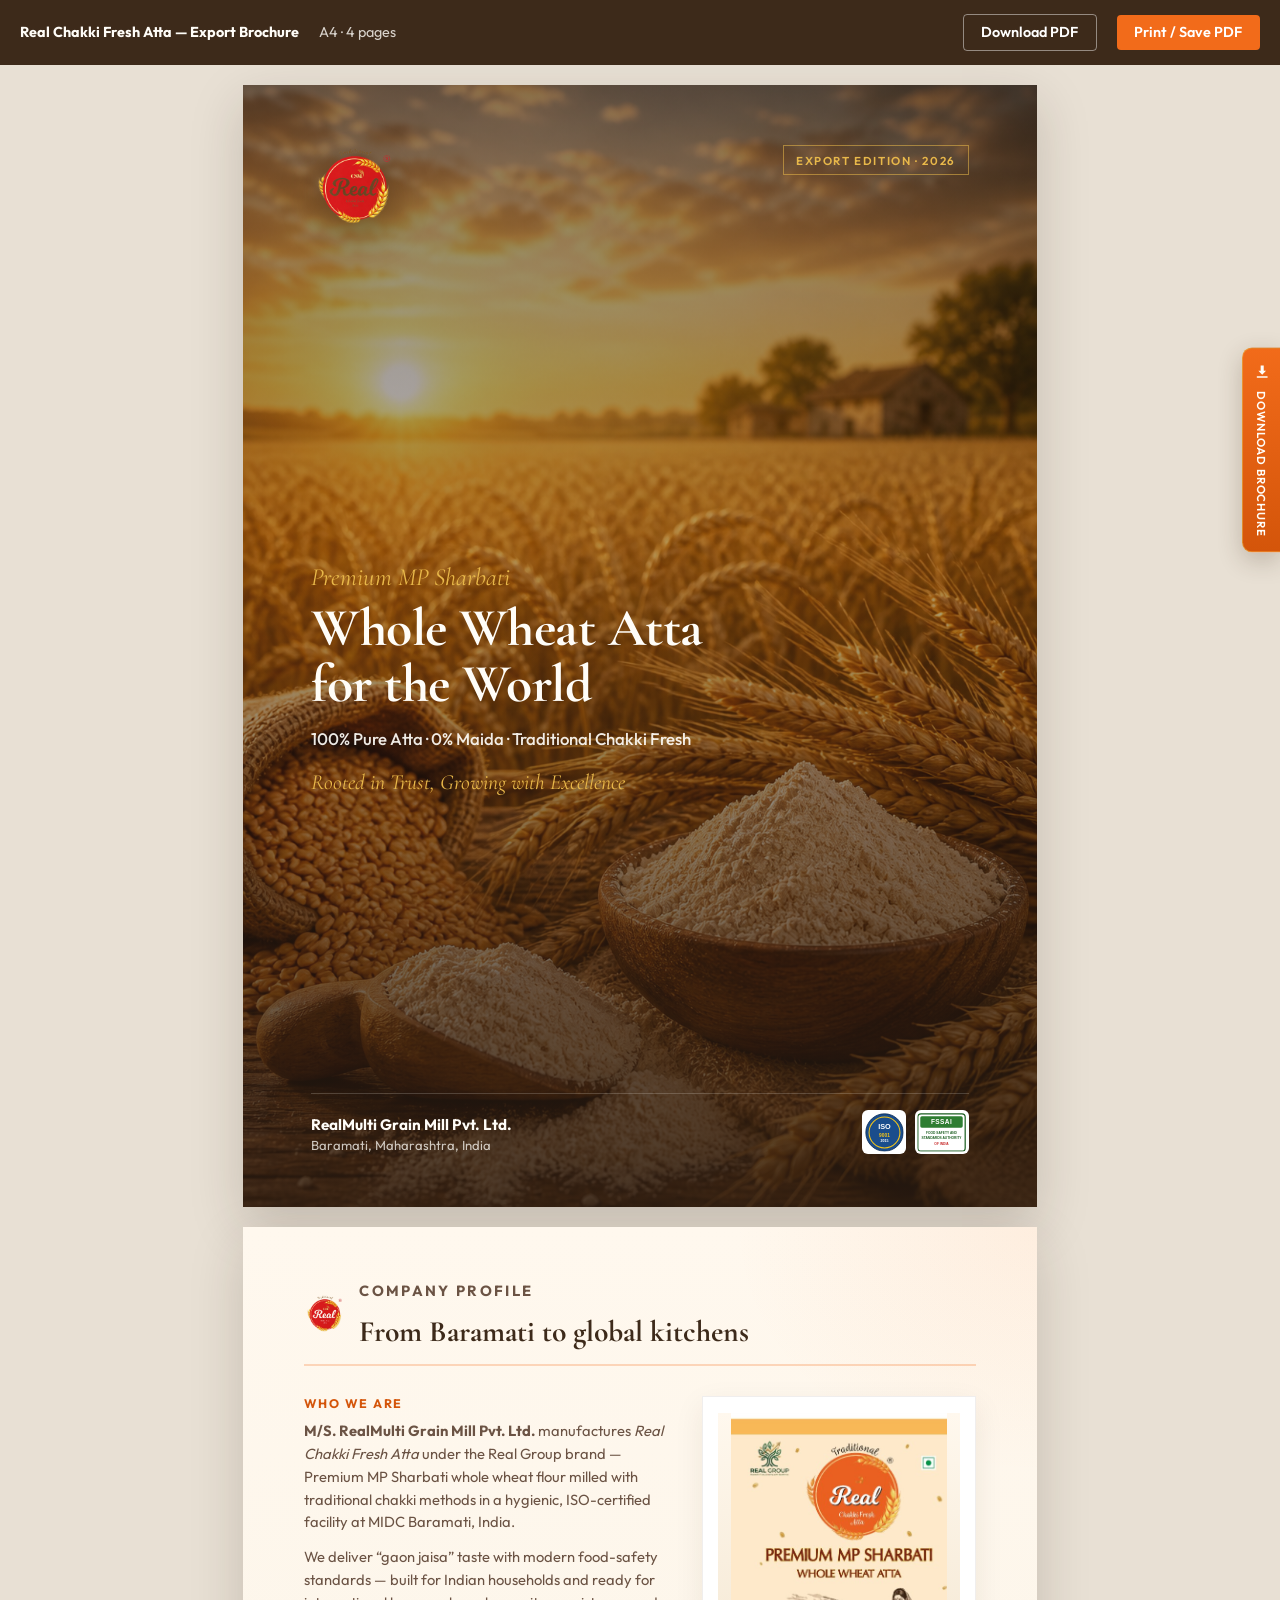
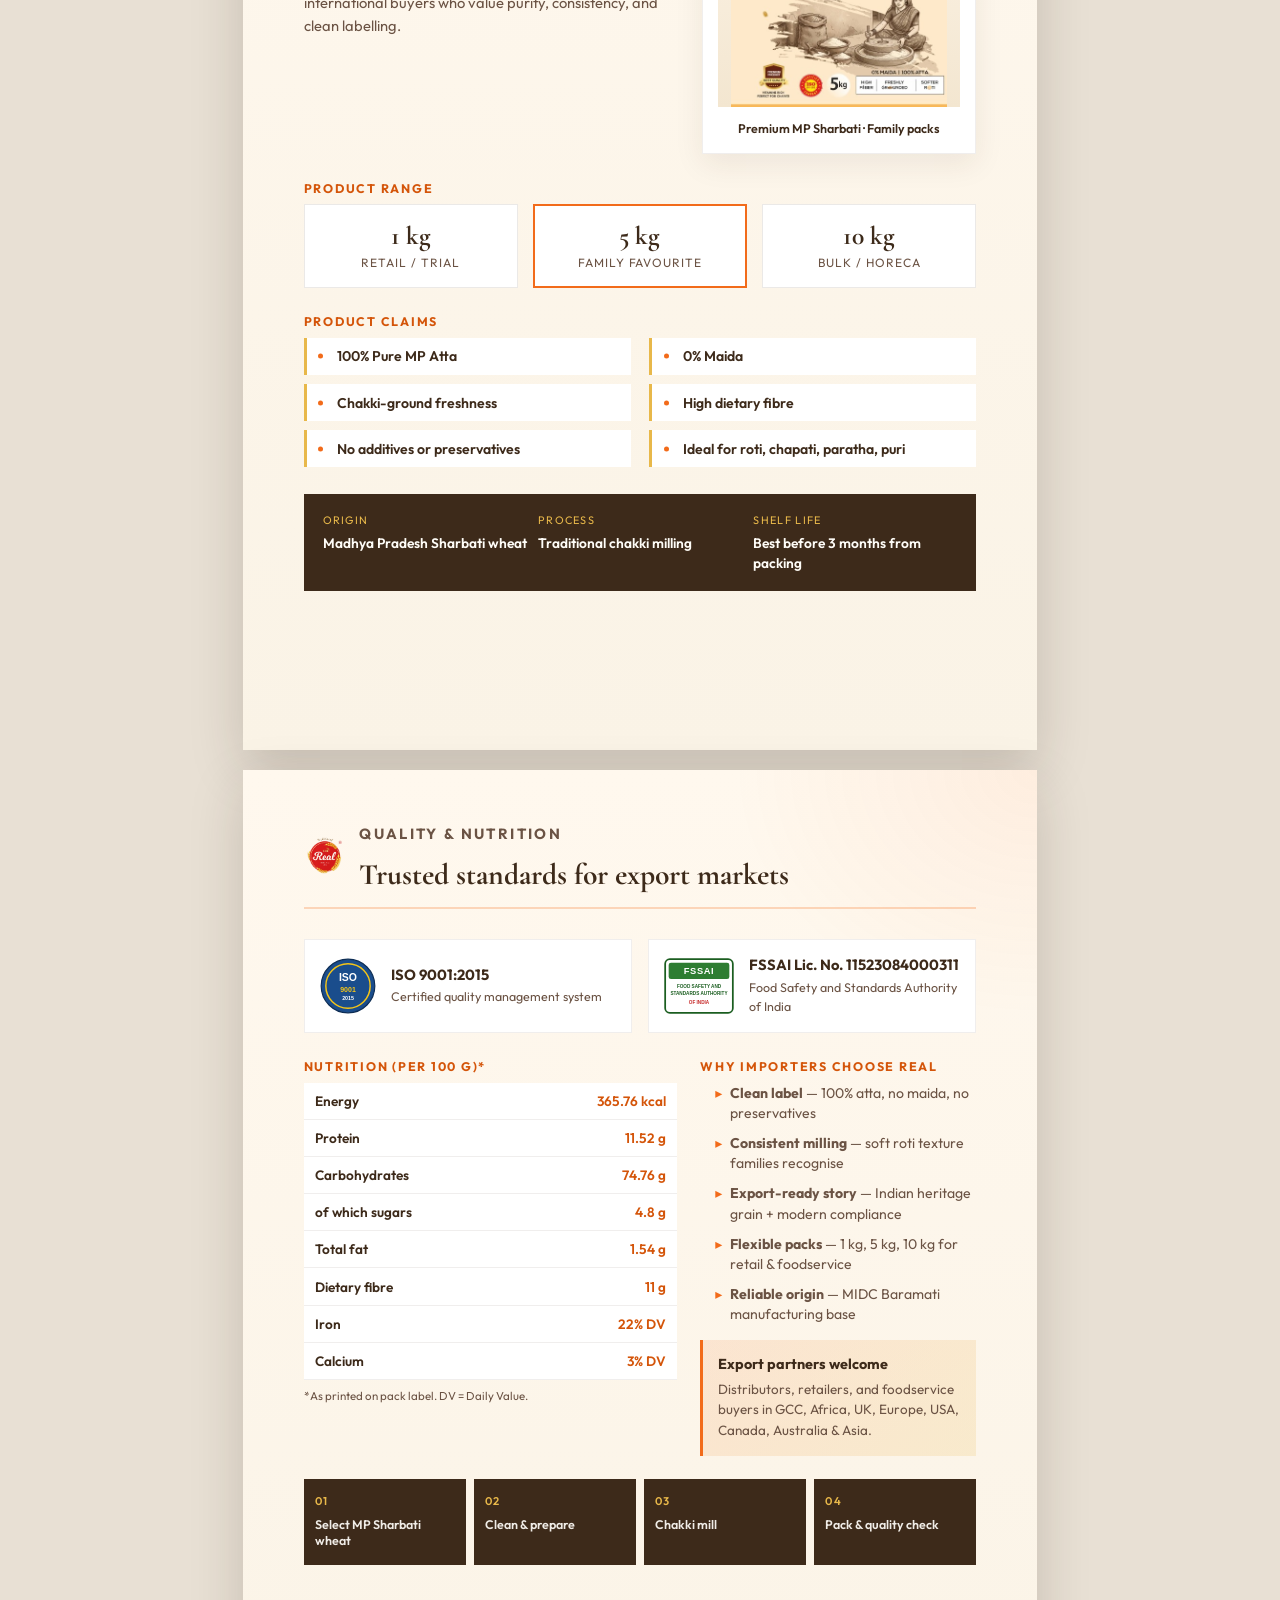
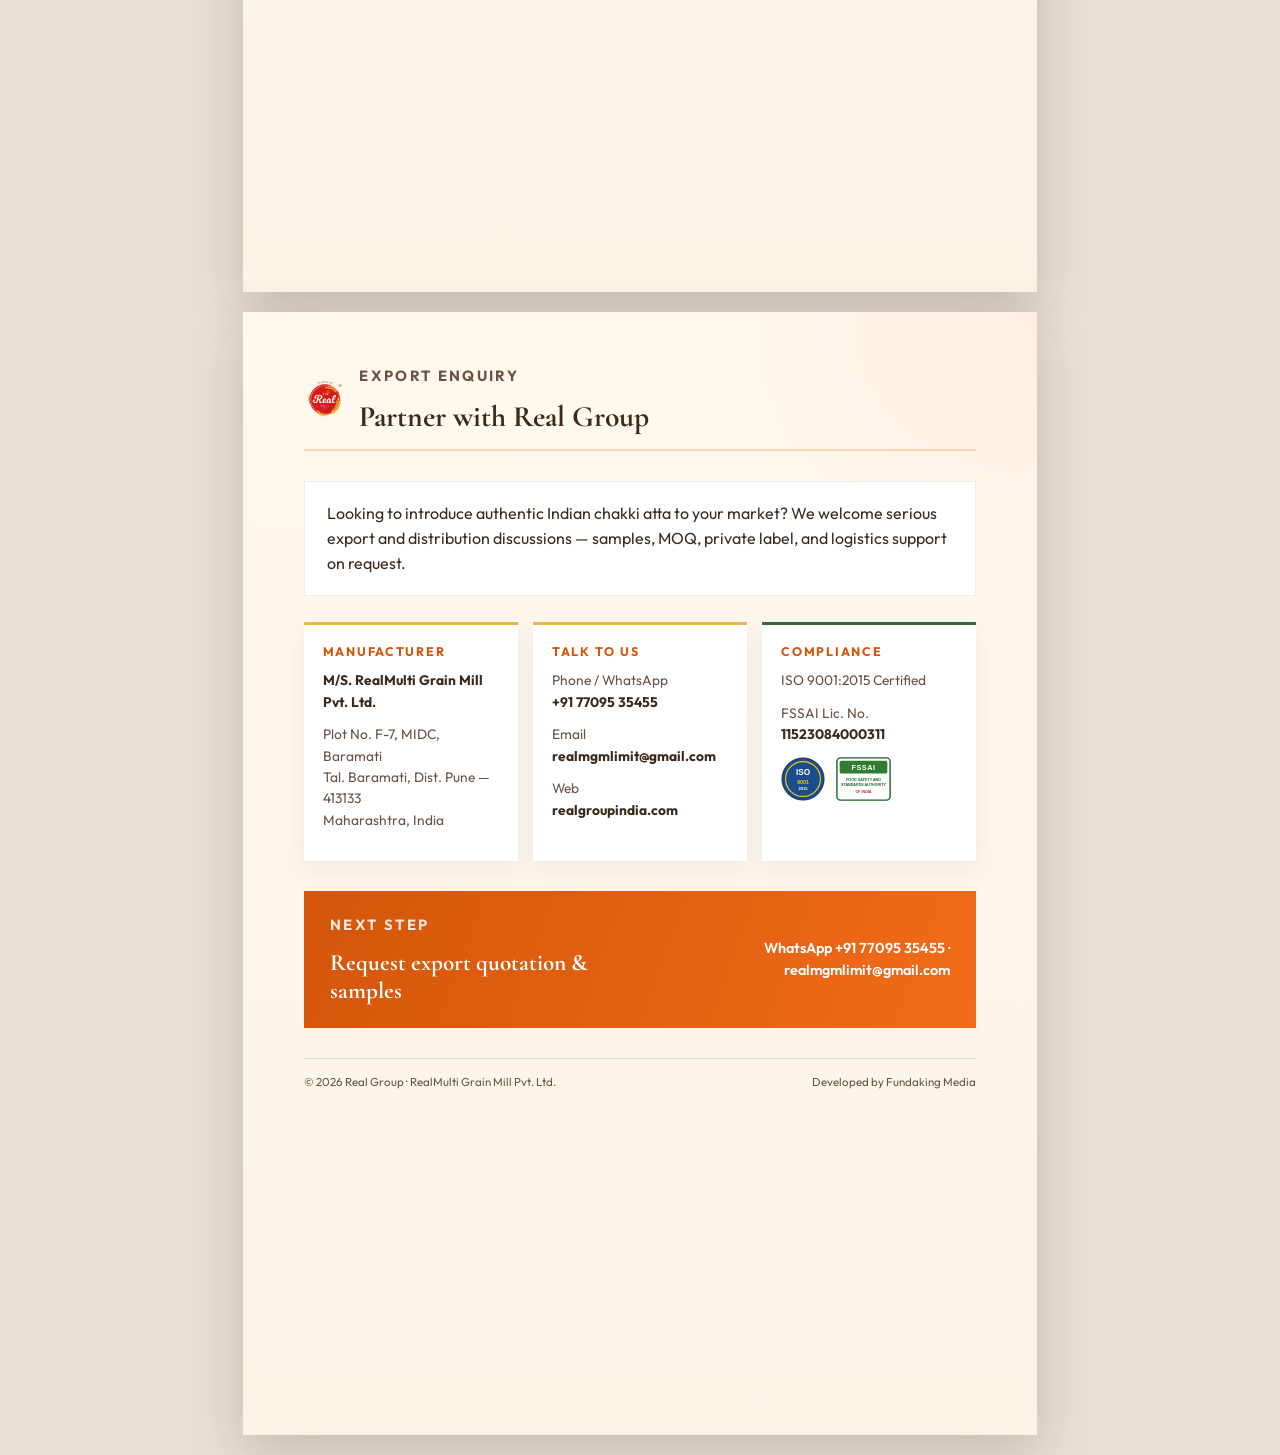
==== brochure/index.html @ 1d9d0958 "Use vertical text on the desktop brochure floater. Rotate the side-tab label so Download brochure re" ====
﻿<!DOCTYPE html>
<html lang="en">
<head>
  <meta charset="UTF-8" />
  <meta name="viewport" content="width=device-width, initial-scale=1" />
  <title>Real Chakki Fresh Atta — Export Brochure</title>
  <link rel="preconnect" href="https://fonts.googleapis.com" />
  <link rel="preconnect" href="https://fonts.gstatic.com" crossorigin />
  <link href="https://fonts.googleapis.com/css2?family=Cormorant+Garamond:ital,wght@0,600;0,700;1,500&family=Outfit:wght@400;500;600;700&display=swap" rel="stylesheet" />
  <link rel="stylesheet" href="brochure.css" />
</head>
<body>
  <div class="print-bar no-print">
    <strong>Real Chakki Fresh Atta — Export Brochure</strong>
    <span>A4 · 4 pages</span>
    <a class="print-bar__download js-brochure-download" href="#" data-brochure-pdf="Real-Chakki-Fresh-Atta-Export-Brochure.pdf">Download PDF</a>
    <button type="button" onclick="window.print()">Print / Save PDF</button>
  </div>

  <!-- PAGE 1 — COVER -->
  <section class="page page-cover">
    <div class="cover-bg" aria-hidden="true"></div>
    <div class="cover-scrim"></div>
    <header class="cover-top">
      <img class="cover-logo" src="../assets/logo-site.png" alt="Real Chakki Fresh Atta" width="88" height="88" />
      <p class="cover-badge">Export Edition · 2026</p>
    </header>
    <div class="cover-center">
      <p class="cover-eyebrow">Premium MP Sharbati</p>
      <h1>Whole Wheat Atta<br />for the World</h1>
      <p class="cover-lead">100% Pure Atta · 0% Maida · Traditional Chakki Fresh</p>
      <p class="cover-tag">Rooted in Trust, Growing with Excellence</p>
    </div>
    <footer class="cover-foot">
      <div>
        <strong>RealMulti Grain Mill Pvt. Ltd.</strong>
        <span>Baramati, Maharashtra, India</span>
      </div>
      <div class="cover-certs">
        <img src="../assets/badge-iso-9001.svg" alt="ISO 9001:2015" width="44" height="44" />
        <img src="../assets/badge-fssai.svg" alt="FSSAI" width="56" height="44" />
      </div>
    </footer>
  </section>

  <!-- PAGE 2 — COMPANY & PRODUCT -->
  <section class="page page-inner">
    <header class="page-head">
      <img src="../assets/logo-site.png" alt="" width="42" height="42" />
      <div>
        <p class="eyebrow">Company Profile</p>
        <h2>From Baramati to global kitchens</h2>
      </div>
    </header>

    <div class="grid-2">
      <article class="card">
        <h3>Who we are</h3>
        <p>
          <strong>M/S. RealMulti Grain Mill Pvt. Ltd.</strong> manufactures
          <em>Real Chakki Fresh Atta</em> under the Real Group brand — Premium MP Sharbati
          whole wheat flour milled with traditional chakki methods in a hygienic,
          ISO-certified facility at MIDC Baramati, India.
        </p>
        <p>
          We deliver “gaon jaisa” taste with modern food-safety standards — built for
          Indian households and ready for international buyers who value purity,
          consistency, and clean labelling.
        </p>
      </article>
      <aside class="pack-panel">
        <img src="../assets/pack-front.png" alt="Real Chakki Fresh Atta pack" />
        <p>Premium MP Sharbati · Family packs</p>
      </aside>
    </div>

    <h3 class="section-label">Product range</h3>
    <div class="pack-row">
      <div class="pack-chip"><strong>1 kg</strong><span>Retail / trial</span></div>
      <div class="pack-chip featured"><strong>5 kg</strong><span>Family favourite</span></div>
      <div class="pack-chip"><strong>10 kg</strong><span>Bulk / HORECA</span></div>
    </div>

    <h3 class="section-label">Product claims</h3>
    <ul class="claim-grid">
      <li>100% Pure MP Atta</li>
      <li>0% Maida</li>
      <li>Chakki-ground freshness</li>
      <li>High dietary fibre</li>
      <li>No additives or preservatives</li>
      <li>Ideal for roti, chapati, paratha, puri</li>
    </ul>

    <div class="spec-bar">
      <div><span>Origin</span><strong>Madhya Pradesh Sharbati wheat</strong></div>
      <div><span>Process</span><strong>Traditional chakki milling</strong></div>
      <div><span>Shelf life</span><strong>Best before 3 months from packing</strong></div>
    </div>
  </section>

  <!-- PAGE 3 — QUALITY, NUTRITION, EXPORT -->
  <section class="page page-inner">
    <header class="page-head">
      <img src="../assets/logo-site.png" alt="" width="42" height="42" />
      <div>
        <p class="eyebrow">Quality &amp; Nutrition</p>
        <h2>Trusted standards for export markets</h2>
      </div>
    </header>

    <div class="cert-banner">
      <div class="cert-item">
        <img src="../assets/badge-iso-9001.svg" alt="ISO 9001:2015" width="64" height="64" />
        <div>
          <strong>ISO 9001:2015</strong>
          <p>Certified quality management system</p>
        </div>
      </div>
      <div class="cert-item">
        <img src="../assets/badge-fssai.svg" alt="FSSAI" width="80" height="64" />
        <div>
          <strong>FSSAI Lic. No. 11523084000311</strong>
          <p>Food Safety and Standards Authority of India</p>
        </div>
      </div>
    </div>

    <div class="grid-2 tight">
      <article>
        <h3>Nutrition (per 100 g)*</h3>
        <table class="nutri">
          <tr><th>Energy</th><td>365.76 kcal</td></tr>
          <tr><th>Protein</th><td>11.52 g</td></tr>
          <tr><th>Carbohydrates</th><td>74.76 g</td></tr>
          <tr><th>of which sugars</th><td>4.8 g</td></tr>
          <tr><th>Total fat</th><td>1.54 g</td></tr>
          <tr><th>Dietary fibre</th><td>11 g</td></tr>
          <tr><th>Iron</th><td>22% DV</td></tr>
          <tr><th>Calcium</th><td>3% DV</td></tr>
        </table>
        <p class="fine">*As printed on pack label. DV = Daily Value.</p>
      </article>
      <article>
        <h3>Why importers choose Real</h3>
        <ul class="bullet-list">
          <li><strong>Clean label</strong> — 100% atta, no maida, no preservatives</li>
          <li><strong>Consistent milling</strong> — soft roti texture families recognise</li>
          <li><strong>Export-ready story</strong> — Indian heritage grain + modern compliance</li>
          <li><strong>Flexible packs</strong> — 1 kg, 5 kg, 10 kg for retail &amp; foodservice</li>
          <li><strong>Reliable origin</strong> — MIDC Baramati manufacturing base</li>
        </ul>
        <div class="callout">
          <strong>Export partners welcome</strong>
          <p>Distributors, retailers, and foodservice buyers in GCC, Africa, UK, Europe, USA, Canada, Australia &amp; Asia.</p>
        </div>
      </article>
    </div>

    <div class="process-strip">
      <div><span>01</span>Select MP Sharbati wheat</div>
      <div><span>02</span>Clean &amp; prepare</div>
      <div><span>03</span>Chakki mill</div>
      <div><span>04</span>Pack &amp; quality check</div>
    </div>
  </section>

  <!-- PAGE 4 — CONTACT / EXPORT -->
  <section class="page page-inner page-contact">
    <header class="page-head">
      <img src="../assets/logo-site.png" alt="" width="42" height="42" />
      <div>
        <p class="eyebrow">Export Enquiry</p>
        <h2>Partner with Real Group</h2>
      </div>
    </header>

    <div class="hero-contact">
      <p>
        Looking to introduce authentic Indian chakki atta to your market?
        We welcome serious export and distribution discussions — samples,
        MOQ, private label, and logistics support on request.
      </p>
    </div>

    <div class="contact-grid">
      <div class="contact-card">
        <h3>Manufacturer</h3>
        <p><strong>M/S. RealMulti Grain Mill Pvt. Ltd.</strong></p>
        <p>Plot No. F-7, MIDC, Baramati<br />
        Tal. Baramati, Dist. Pune — 413133<br />
        Maharashtra, India</p>
      </div>
      <div class="contact-card">
        <h3>Talk to us</h3>
        <p>Phone / WhatsApp<br /><strong>+91 77095 35455</strong></p>
        <p>Email<br /><strong>realmgmlimit@gmail.com</strong></p>
        <p>Web<br /><strong>realgroupindia.com</strong></p>
      </div>
      <div class="contact-card accent">
        <h3>Compliance</h3>
        <p>ISO 9001:2015 Certified</p>
        <p>FSSAI Lic. No.<br /><strong>11523084000311</strong></p>
        <div class="mini-certs">
          <img src="../assets/badge-iso-9001.svg" alt="" width="48" height="48" />
          <img src="../assets/badge-fssai.svg" alt="" width="60" height="48" />
        </div>
      </div>
    </div>

    <div class="cta-band">
      <div>
        <p class="eyebrow">Next step</p>
        <h3>Request export quotation &amp; samples</h3>
      </div>
      <p class="cta-note">WhatsApp +91 77095 35455 · realmgmlimit@gmail.com</p>
    </div>

    <footer class="brochure-footer">
      <span>© 2026 Real Group · RealMulti Grain Mill Pvt. Ltd.</span>
      <span>Developed by Fundaking Media</span>
    </footer>
  </section>
  <script src="../js/brochure-modal.js?v=5"></script>
</body>
</html>
---- brochure/brochure.css ----
/* Real Chakki Fresh Atta — A4 Export Brochure (print to PDF) */
:root {
  --orange: #f26b1a;
  --orange-deep: #d4550a;
  --gold: #e8b84a;
  --brown: #3d2a1a;
  --brown-mid: #6b5344;
  --paper: #faf3e6;
  --cream: #fff8ee;
  --white: #fffdf8;
  --ink: #2a1c12;
  --green: #2f6b3a;
  --font: "Outfit", system-ui, sans-serif;
  --display: "Cormorant Garamond", Georgia, serif;
}

*,
*::before,
*::after {
  box-sizing: border-box;
}

html,
body {
  margin: 0;
  padding: 0;
  font-family: var(--font);
  color: var(--ink);
  background: #e8e0d4;
  -webkit-print-color-adjust: exact;
  print-color-adjust: exact;
}

img {
  max-width: 100%;
  display: block;
}

.print-bar {
  position: sticky;
  top: 0;
  z-index: 50;
  display: flex;
  flex-wrap: wrap;
  align-items: center;
  gap: 0.75rem 1.25rem;
  padding: 0.85rem 1.25rem;
  background: var(--brown);
  color: var(--white);
  font-size: 0.9rem;
}

.print-bar span {
  opacity: 0.8;
  flex: 1;
}

.print-bar button {
  border: 0;
  background: var(--orange);
  color: #fff;
  font: inherit;
  font-weight: 600;
  padding: 0.55rem 1.1rem;
  border-radius: 4px;
  cursor: pointer;
}

.print-bar button:hover {
  background: var(--orange-deep);
}

.print-bar__download {
  padding: 0.55rem 1.1rem;
  border: 1px solid rgba(255, 255, 255, 0.45);
  border-radius: 4px;
  color: #fff;
  font-weight: 600;
  text-decoration: none;
}

.print-bar__download:hover {
  background: rgba(255, 255, 255, 0.12);
}

.page {
  width: 210mm;
  min-height: 297mm;
  margin: 1.25rem auto;
  background: var(--cream);
  position: relative;
  overflow: hidden;
  box-shadow: 0 18px 50px rgba(42, 28, 18, 0.18);
}

/* ——— Cover ——— */
.page-cover {
  background: #2a1c12;
  color: var(--white);
  display: flex;
  flex-direction: column;
  justify-content: space-between;
  padding: 16mm 18mm 14mm;
}

.cover-bg {
  position: absolute;
  inset: 0;
  background:
    url("../assets/brochure-cover-bg.png") center / cover no-repeat,
    linear-gradient(160deg, #3d2a1a, #2a1c12);
}

.cover-scrim {
  position: absolute;
  inset: 0;
  background:
    linear-gradient(180deg, rgba(42, 28, 18, 0.55) 0%, rgba(42, 28, 18, 0.35) 40%, rgba(42, 28, 18, 0.82) 100%);
}

.cover-top,
.cover-center,
.cover-foot {
  position: relative;
  z-index: 2;
}

.cover-top {
  display: flex;
  justify-content: space-between;
  align-items: flex-start;
}

.cover-logo {
  width: 88px;
  height: 88px;
  filter: drop-shadow(0 8px 20px rgba(0, 0, 0, 0.35));
}

.cover-badge {
  margin: 0;
  padding: 0.4rem 0.75rem;
  border: 1px solid rgba(232, 184, 74, 0.55);
  color: var(--gold);
  font-size: 0.72rem;
  letter-spacing: 0.14em;
  text-transform: uppercase;
  font-weight: 600;
}

.cover-center {
  max-width: 150mm;
  margin: 28mm 0 20mm;
}

.cover-eyebrow {
  margin: 0 0 0.5rem;
  font-family: var(--display);
  font-style: italic;
  font-size: 1.55rem;
  color: var(--gold);
}

.cover-center h1 {
  margin: 0 0 1rem;
  font-family: var(--display);
  font-weight: 700;
  font-size: 3.35rem;
  line-height: 1.05;
  letter-spacing: -0.01em;
}

.cover-lead {
  margin: 0 0 1.25rem;
  font-size: 1.05rem;
  font-weight: 500;
  color: rgba(255, 253, 248, 0.92);
}

.cover-tag {
  margin: 0;
  font-family: var(--display);
  font-style: italic;
  font-size: 1.35rem;
  color: var(--gold);
}

.cover-foot {
  display: flex;
  justify-content: space-between;
  align-items: flex-end;
  gap: 1rem;
  border-top: 1px solid rgba(255, 253, 248, 0.18);
  padding-top: 1rem;
}

.cover-foot strong {
  display: block;
  font-size: 0.95rem;
}

.cover-foot span {
  font-size: 0.82rem;
  opacity: 0.75;
}

.cover-certs {
  display: flex;
  gap: 0.55rem;
  align-items: center;
}

.cover-certs img {
  height: 44px;
  width: auto;
  background: #fff;
  border-radius: 6px;
  padding: 0.15rem;
}

/* ——— Inner pages ——— */
.page-inner {
  padding: 14mm 16mm 16mm;
  background:
    radial-gradient(ellipse 70% 40% at 100% 0%, rgba(242, 107, 26, 0.07), transparent 55%),
    linear-gradient(180deg, var(--cream), var(--paper));
}

.page-head {
  display: flex;
  align-items: center;
  gap: 0.85rem;
  margin-bottom: 8mm;
  padding-bottom: 4mm;
  border-bottom: 2px solid rgba(242, 107, 26, 0.25);
}

.page-head img {
  width: 42px;
  height: 42px;
  flex-shrink: 0;
}

.eyebrow {
  margin: 0 0 0.15rem;
  font-size: 0.72rem;
  letter-spacing: 0.16em;
  text-transform: uppercase;
  font-weight: 700;
  color: var(--orange);
}

.page-head h2 {
  margin: 0;
  font-family: var(--display);
  font-size: 1.85rem;
  font-weight: 700;
  color: var(--brown);
  line-height: 1.15;
}

.grid-2 {
  display: grid;
  grid-template-columns: 1.15fr 0.85fr;
  gap: 7mm;
  margin-bottom: 7mm;
}

.grid-2.tight {
  gap: 6mm;
  margin-bottom: 6mm;
}

.card h3,
.page-inner h3,
.section-label {
  margin: 0 0 0.55rem;
  font-size: 0.78rem;
  letter-spacing: 0.14em;
  text-transform: uppercase;
  font-weight: 700;
  color: var(--orange-deep);
}

.card p,
.page-inner p {
  margin: 0 0 0.75rem;
  font-size: 0.92rem;
  line-height: 1.55;
  color: var(--brown-mid);
}

.pack-panel {
  background: #fff;
  border: 1px solid rgba(61, 42, 26, 0.08);
  box-shadow: 0 10px 28px rgba(61, 42, 26, 0.08);
  padding: 4mm;
  display: flex;
  flex-direction: column;
  justify-content: center;
}

.pack-panel img {
  width: 100%;
  height: 78mm;
  object-fit: contain;
  background: linear-gradient(180deg, #fff8ee, #f3e6d0);
}

.pack-panel p {
  margin: 3mm 0 0;
  text-align: center;
  font-size: 0.78rem;
  font-weight: 600;
  color: var(--brown);
}

.section-label {
  margin-top: 2mm;
}

.pack-row {
  display: grid;
  grid-template-columns: repeat(3, 1fr);
  gap: 4mm;
  margin: 0 0 7mm;
}

.pack-chip {
  background: #fff;
  border: 1px solid rgba(61, 42, 26, 0.1);
  padding: 4mm;
  text-align: center;
}

.pack-chip.featured {
  border-color: var(--orange);
  box-shadow: inset 0 0 0 1px var(--orange);
}

.pack-chip strong {
  display: block;
  font-family: var(--display);
  font-size: 1.6rem;
  color: var(--brown);
}

.pack-chip span {
  font-size: 0.75rem;
  color: var(--brown-mid);
  text-transform: uppercase;
  letter-spacing: 0.08em;
}

.claim-grid {
  list-style: none;
  margin: 0 0 7mm;
  padding: 0;
  display: grid;
  grid-template-columns: 1fr 1fr;
  gap: 2.5mm 5mm;
}

.claim-grid li {
  position: relative;
  padding: 2.5mm 3mm 2.5mm 8mm;
  background: #fff;
  border-left: 3px solid var(--gold);
  font-size: 0.88rem;
  font-weight: 600;
  color: var(--brown);
}

.claim-grid li::before {
  content: "";
  position: absolute;
  left: 3mm;
  top: 50%;
  width: 5px;
  height: 5px;
  border-radius: 50%;
  background: var(--orange);
  transform: translateY(-50%);
}

.spec-bar {
  display: grid;
  grid-template-columns: repeat(3, 1fr);
  gap: 3mm;
  background: var(--brown);
  color: var(--white);
  padding: 5mm;
}

.spec-bar span {
  display: block;
  font-size: 0.68rem;
  letter-spacing: 0.12em;
  text-transform: uppercase;
  color: var(--gold);
  margin-bottom: 1.5mm;
}

.spec-bar strong {
  font-size: 0.86rem;
  font-weight: 600;
}

/* Page 3 */
.cert-banner {
  display: grid;
  grid-template-columns: 1fr 1fr;
  gap: 4mm;
  margin-bottom: 7mm;
}

.cert-item {
  display: flex;
  gap: 4mm;
  align-items: center;
  background: #fff;
  border: 1px solid rgba(61, 42, 26, 0.08);
  padding: 4mm;
}

.cert-item img {
  height: 56px;
  width: auto;
  flex-shrink: 0;
}

.cert-item strong {
  display: block;
  font-size: 0.92rem;
  color: var(--brown);
  margin-bottom: 1mm;
}

.cert-item p {
  margin: 0;
  font-size: 0.78rem;
}

.nutri {
  width: 100%;
  border-collapse: collapse;
  background: #fff;
  font-size: 0.85rem;
}

.nutri th,
.nutri td {
  padding: 2.4mm 3mm;
  border-bottom: 1px solid rgba(61, 42, 26, 0.08);
  text-align: left;
}

.nutri th {
  color: var(--brown);
  font-weight: 600;
  width: 55%;
}

.nutri td {
  text-align: right;
  font-weight: 600;
  color: var(--orange-deep);
}

.fine {
  font-size: 0.72rem !important;
  margin-top: 2mm !important;
}

.bullet-list {
  margin: 0 0 4mm;
  padding: 0 0 0 4mm;
  list-style: none;
}

.bullet-list li {
  position: relative;
  margin-bottom: 2.5mm;
  padding-left: 4mm;
  font-size: 0.88rem;
  line-height: 1.45;
  color: var(--brown-mid);
}

.bullet-list li::before {
  content: "▸";
  position: absolute;
  left: 0;
  color: var(--orange);
  font-weight: 700;
}

.callout {
  background: linear-gradient(135deg, rgba(242, 107, 26, 0.12), rgba(232, 184, 74, 0.18));
  border-left: 3px solid var(--orange);
  padding: 4mm;
}

.callout strong {
  display: block;
  color: var(--brown);
  margin-bottom: 1.5mm;
  font-size: 0.9rem;
}

.callout p {
  margin: 0;
  font-size: 0.84rem;
}

.process-strip {
  display: grid;
  grid-template-columns: repeat(4, 1fr);
  gap: 2mm;
  margin-top: 2mm;
}

.process-strip div {
  background: var(--brown);
  color: rgba(255, 253, 248, 0.92);
  padding: 4mm 3mm;
  font-size: 0.78rem;
  font-weight: 600;
  line-height: 1.35;
}

.process-strip span {
  display: block;
  color: var(--gold);
  font-size: 0.7rem;
  letter-spacing: 0.12em;
  margin-bottom: 2mm;
}

/* Page 4 */
.hero-contact {
  background: #fff;
  border: 1px solid rgba(61, 42, 26, 0.08);
  padding: 5mm 6mm;
  margin-bottom: 7mm;
}

.hero-contact p {
  margin: 0;
  font-size: 1rem;
  line-height: 1.55;
  color: var(--brown);
}

.contact-grid {
  display: grid;
  grid-template-columns: repeat(3, 1fr);
  gap: 4mm;
  margin-bottom: 8mm;
}

.contact-card {
  background: #fff;
  border-top: 3px solid var(--gold);
  padding: 5mm;
  box-shadow: 0 8px 22px rgba(61, 42, 26, 0.06);
}

.contact-card.accent {
  border-top-color: var(--green);
}

.contact-card h3 {
  margin-bottom: 3mm;
}

.contact-card p {
  margin-bottom: 3mm;
  font-size: 0.86rem;
}

.contact-card strong {
  color: var(--brown);
}

.mini-certs {
  display: flex;
  gap: 3mm;
  margin-top: 3mm;
}

.mini-certs img {
  height: 44px;
  width: auto;
  background: #fff;
}

.cta-band {
  display: flex;
  justify-content: space-between;
  align-items: center;
  gap: 5mm;
  background: linear-gradient(110deg, var(--orange-deep), var(--orange));
  color: #fff;
  padding: 6mm 7mm;
  margin-bottom: 8mm;
}

.cta-band .eyebrow {
  color: rgba(255, 255, 255, 0.85);
}

.cta-band h3 {
  margin: 0;
  color: #fff;
  font-family: var(--display);
  font-size: 1.45rem;
  letter-spacing: 0;
  text-transform: none;
  font-weight: 700;
}

.cta-note {
  margin: 0 !important;
  font-size: 0.9rem !important;
  font-weight: 600;
  color: #fff !important;
  text-align: right;
}

.brochure-footer {
  display: flex;
  justify-content: space-between;
  gap: 1rem;
  padding-top: 4mm;
  border-top: 1px solid rgba(61, 42, 26, 0.12);
  font-size: 0.72rem;
  color: var(--brown-mid);
}

/* Screen preview on small devices */
@media screen and (max-width: 900px) {
  .page {
    width: min(100% - 1.5rem, 210mm);
    min-height: auto;
    margin: 1rem auto;
  }

  .page-cover {
    min-height: 100vw;
  }

  .cover-center h1 {
    font-size: 2.4rem;
  }

  .grid-2,
  .cert-banner,
  .contact-grid,
  .process-strip,
  .pack-row,
  .spec-bar {
    grid-template-columns: 1fr;
  }

  .cta-band {
    flex-direction: column;
    align-items: flex-start;
  }

  .cta-note {
    text-align: left !important;
  }
}

@page {
  size: A4;
  margin: 0;
}

@media print {
  .no-print {
    display: none !important;
  }

  html,
  body {
    background: #fff;
  }

  .page {
    margin: 0;
    box-shadow: none;
    width: 210mm;
    height: 297mm;
    min-height: 297mm;
    page-break-after: always;
    break-after: page;
  }

  .page:last-child {
    page-break-after: auto;
    break-after: auto;
  }
}
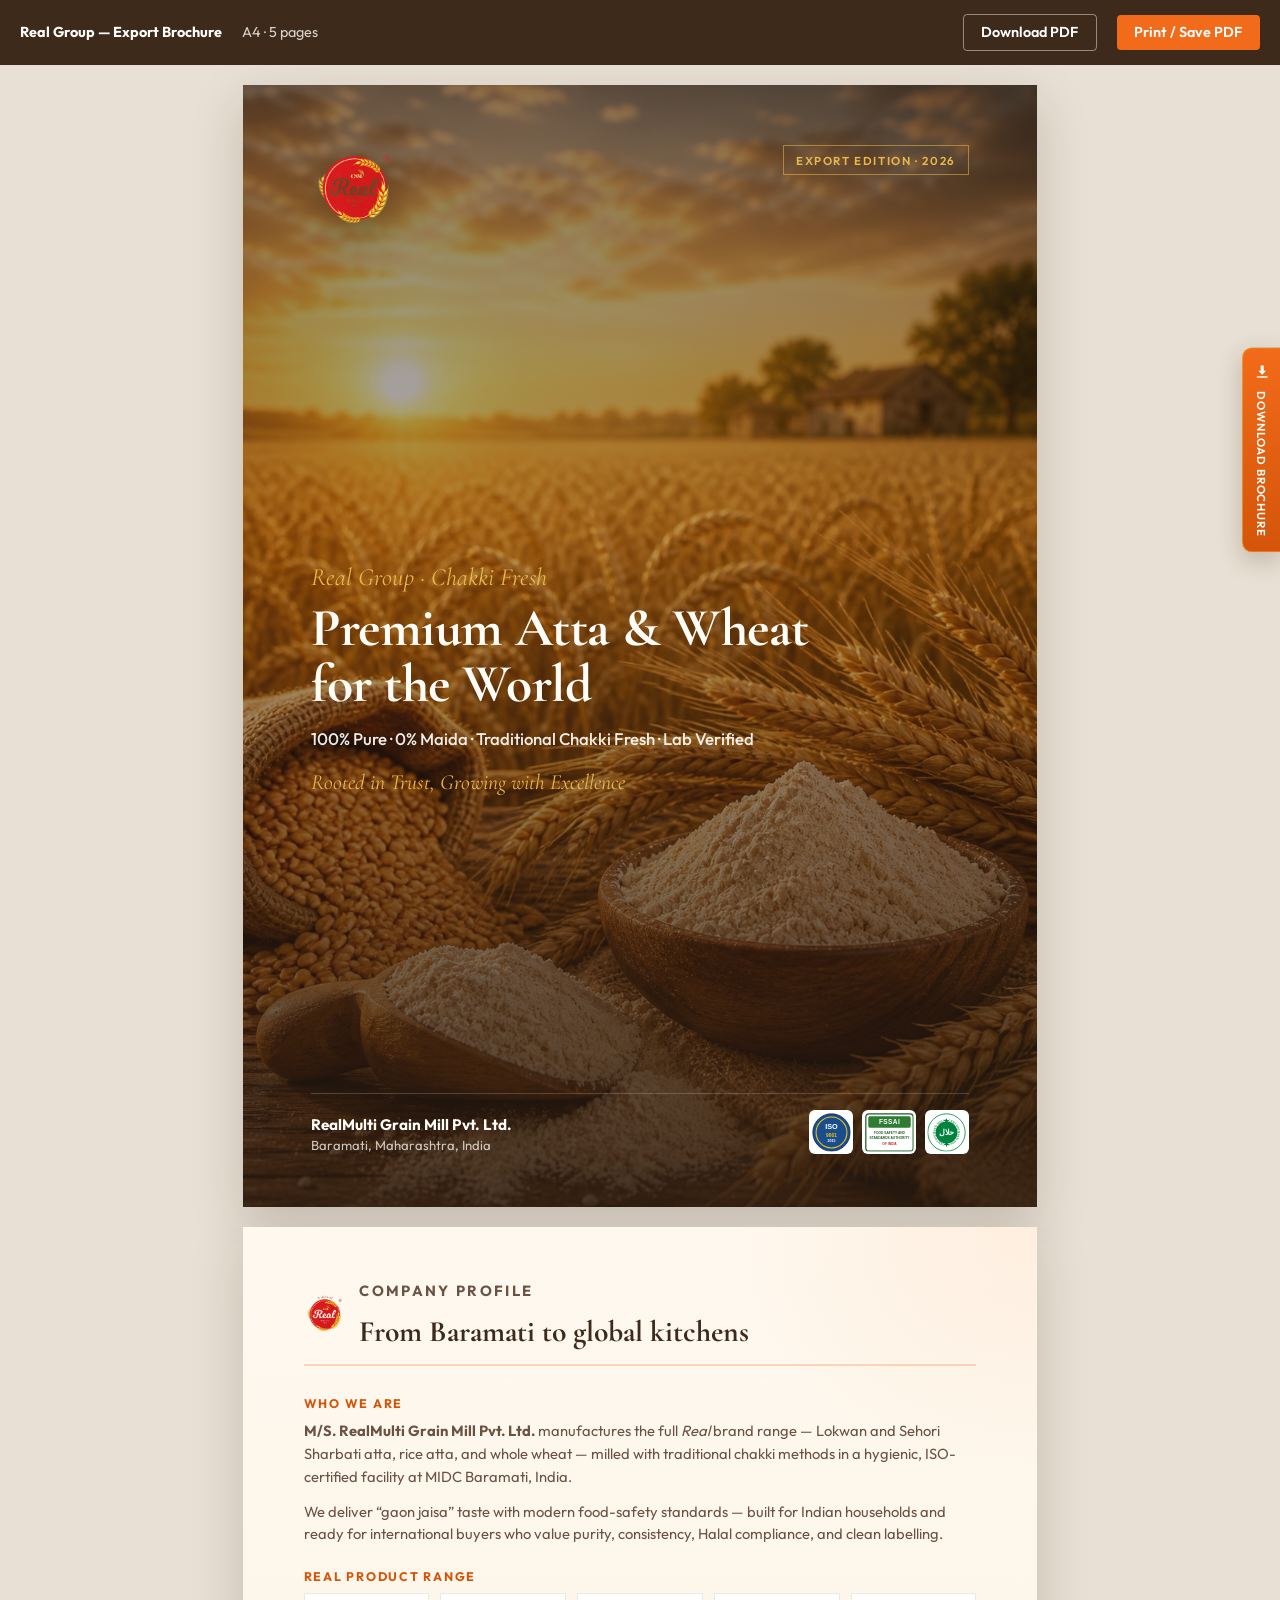
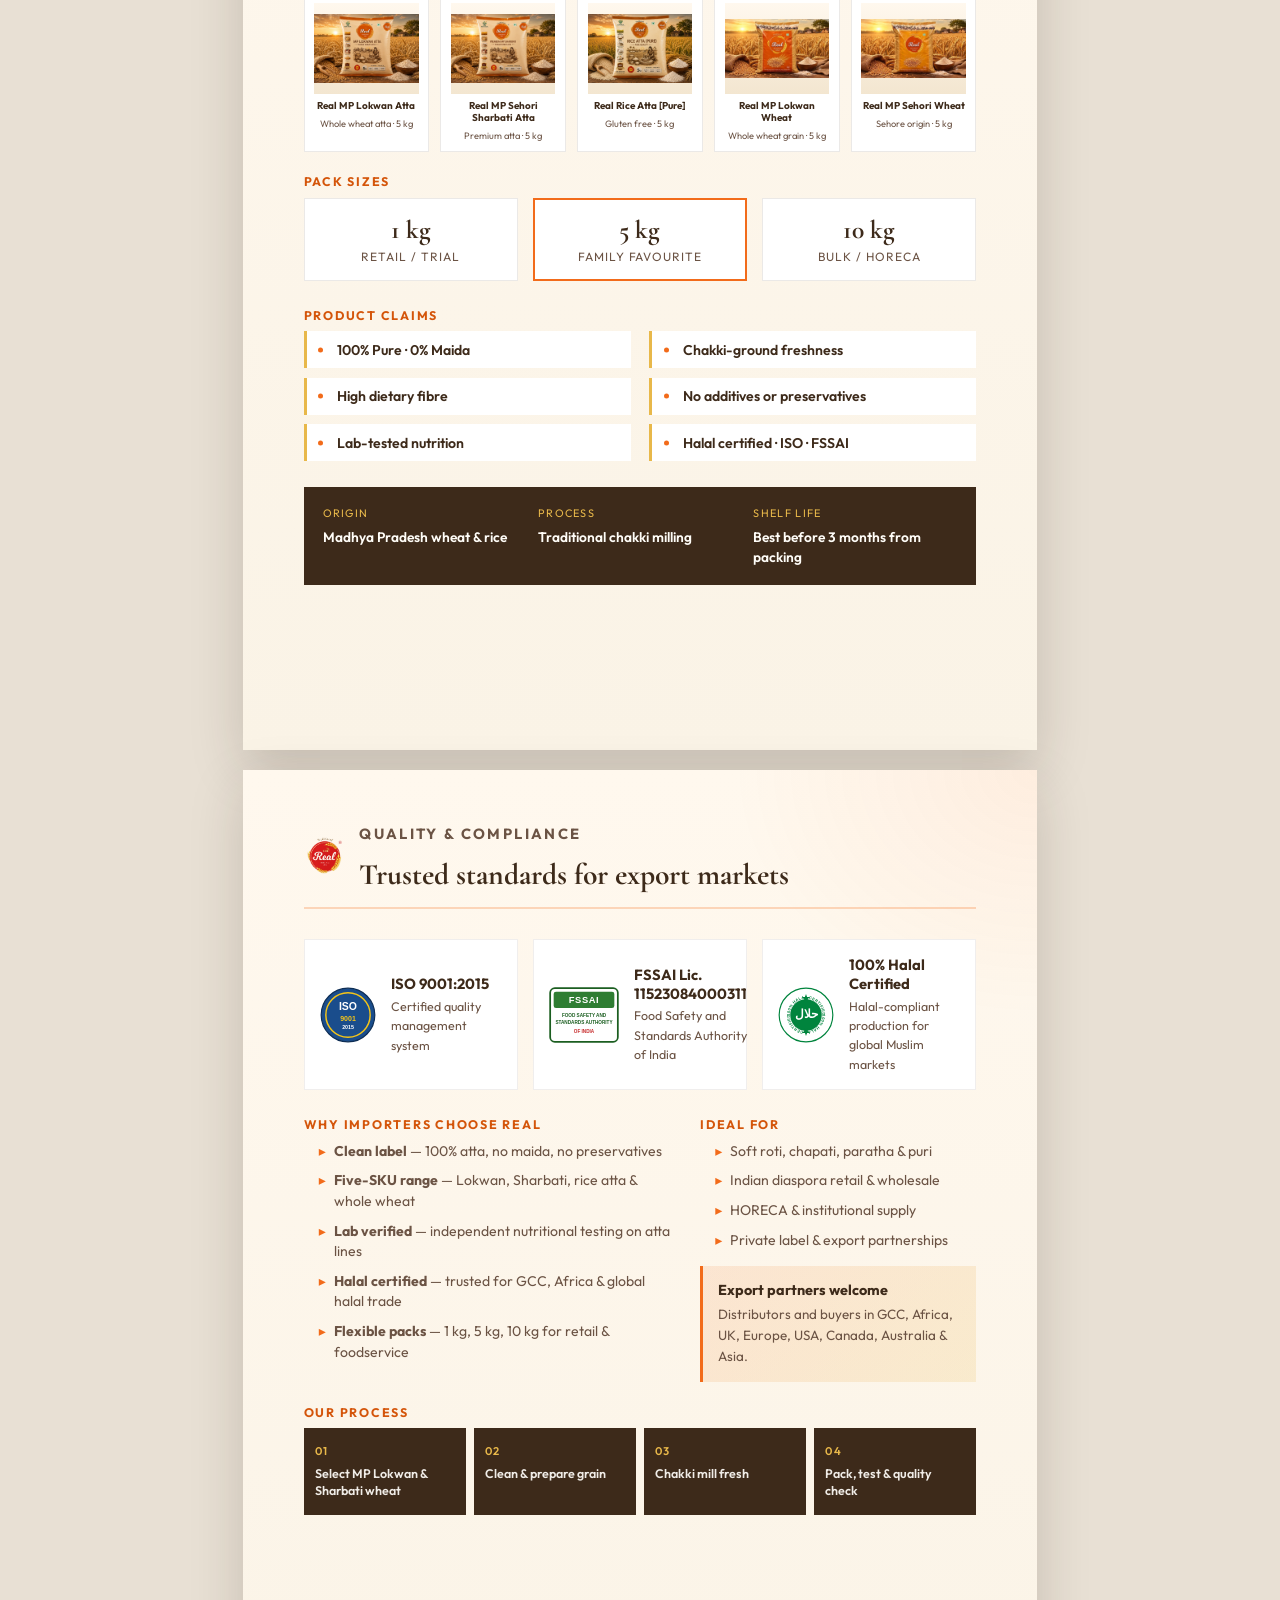
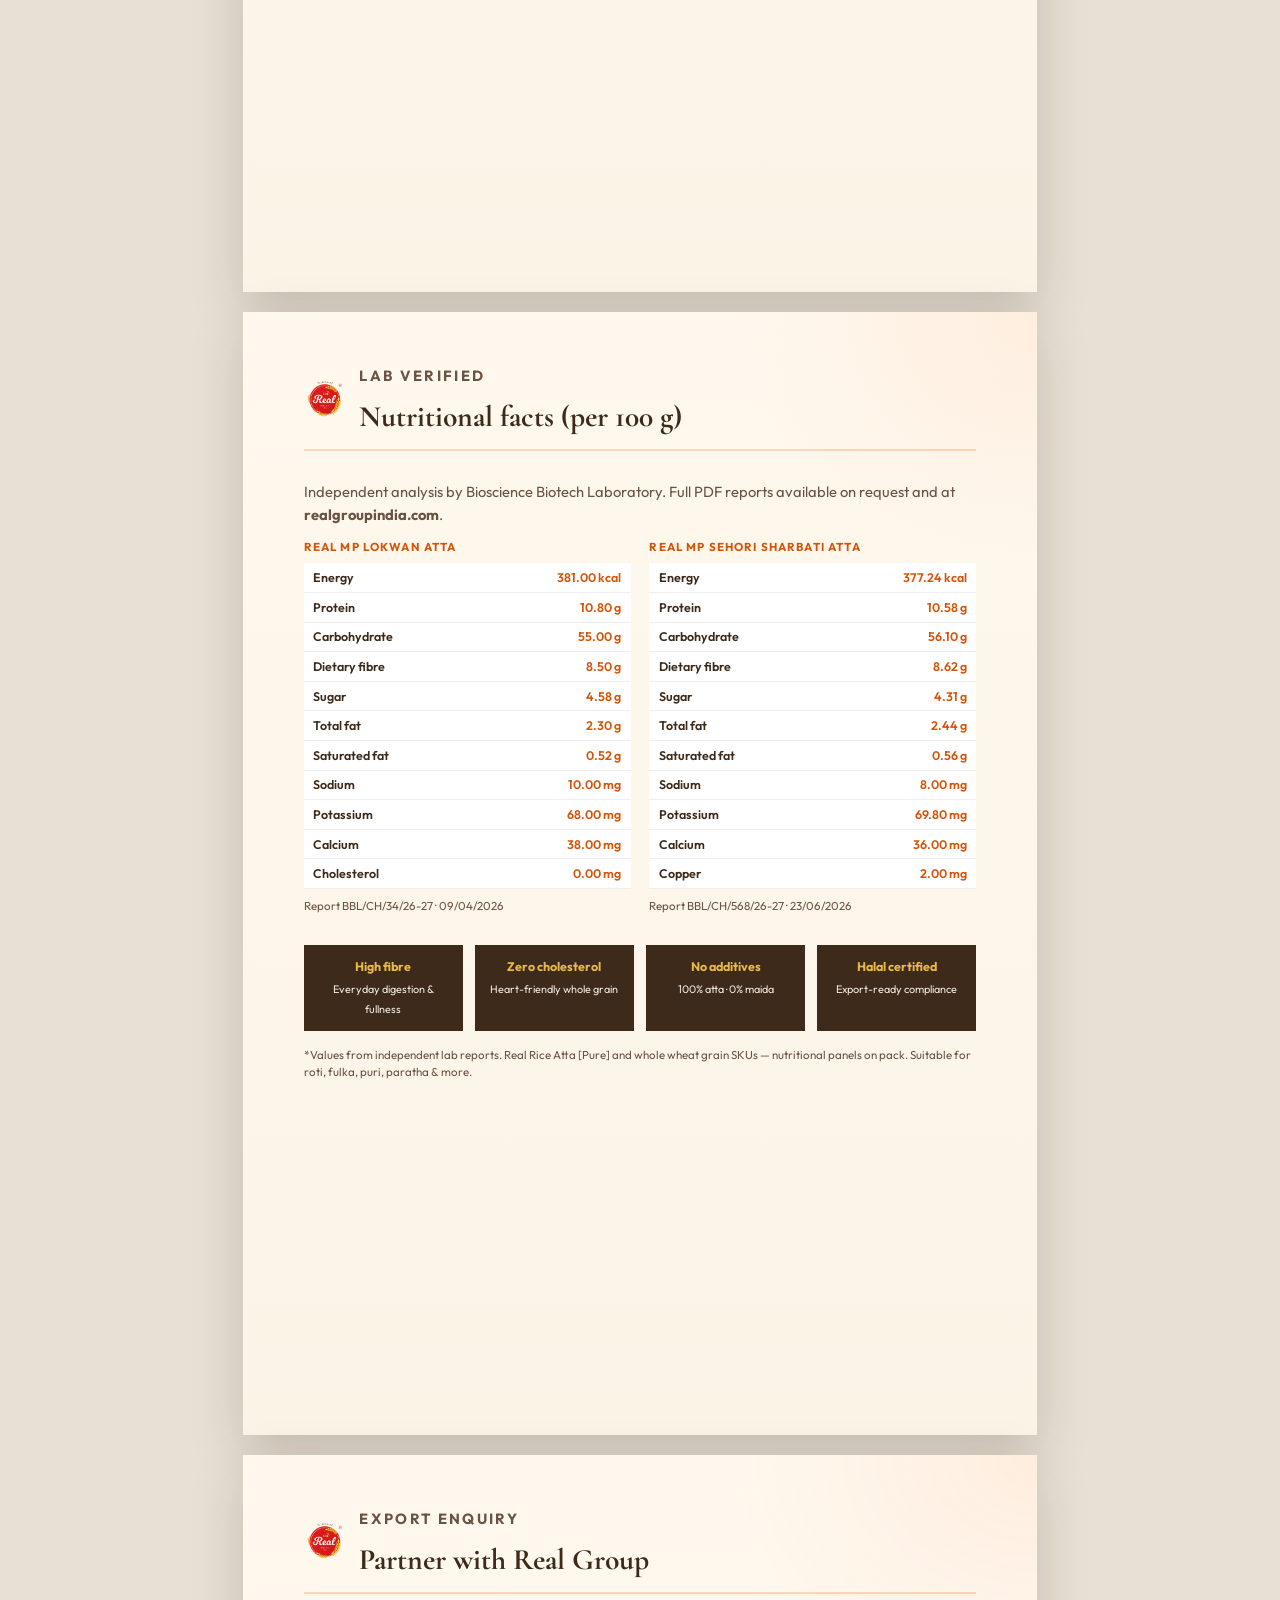
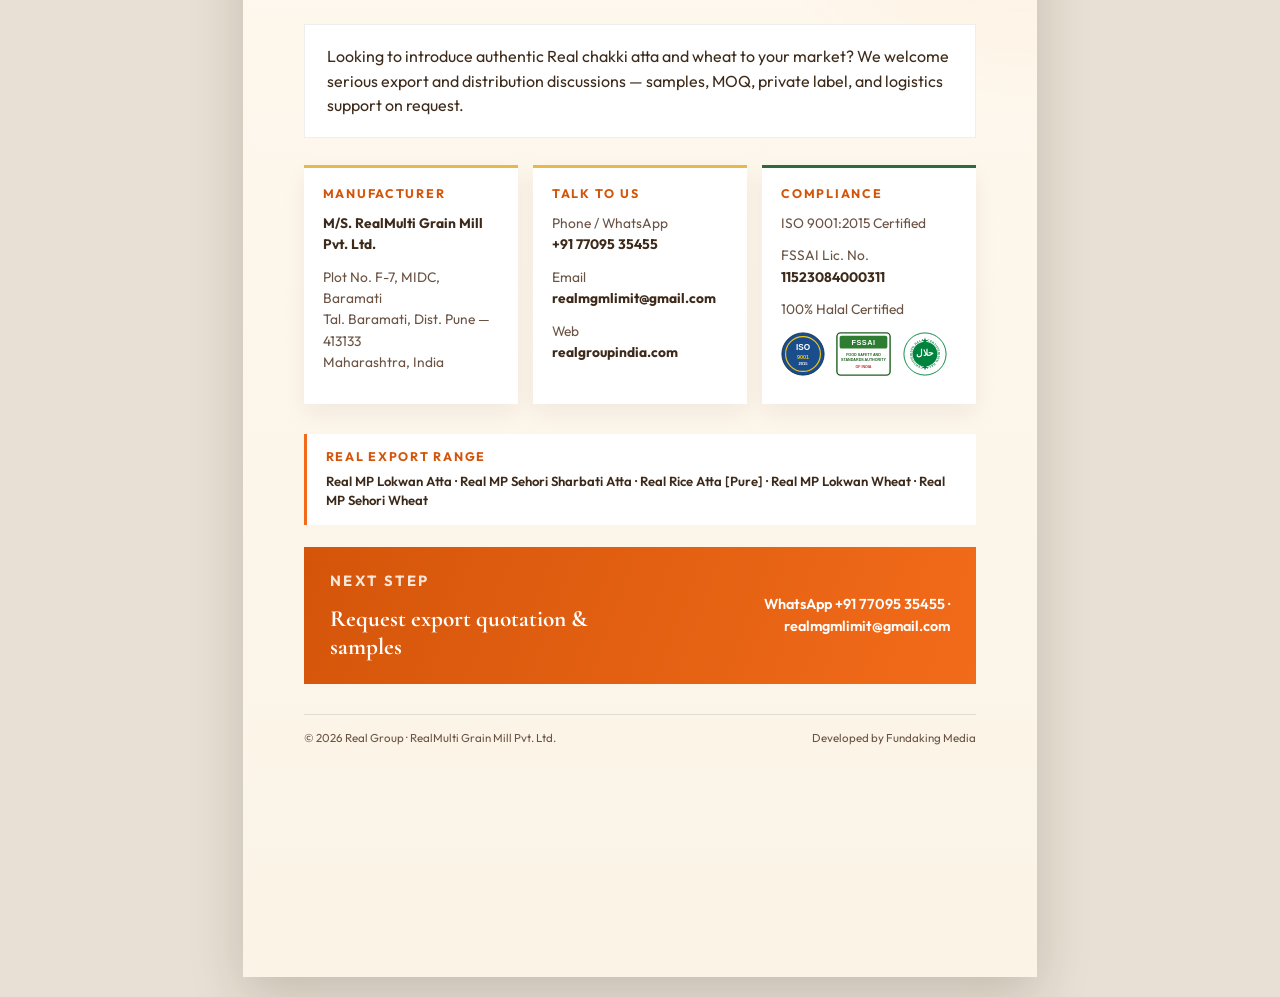
==== commit c66d9d1d: "Add Halal certification, Real product branding, and refresh export brochure. Introduce the Halal bad" ====
--- a/brochure/index.html
+++ b/brochure/index.html
@@ -3,16 +3,16 @@
 <head>
   <meta charset="UTF-8" />
   <meta name="viewport" content="width=device-width, initial-scale=1" />
-  <title>Real Chakki Fresh Atta — Export Brochure</title>
+  <title>Real Group — Export Brochure</title>
   <link rel="preconnect" href="https://fonts.googleapis.com" />
   <link rel="preconnect" href="https://fonts.gstatic.com" crossorigin />
   <link href="https://fonts.googleapis.com/css2?family=Cormorant+Garamond:ital,wght@0,600;0,700;1,500&family=Outfit:wght@400;500;600;700&display=swap" rel="stylesheet" />
-  <link rel="stylesheet" href="brochure.css" />
+  <link rel="stylesheet" href="brochure.css?v=2" />
 </head>
 <body>
   <div class="print-bar no-print">
-    <strong>Real Chakki Fresh Atta — Export Brochure</strong>
-    <span>A4 · 4 pages</span>
+    <strong>Real Group — Export Brochure</strong>
+    <span>A4 · 5 pages</span>
     <a class="print-bar__download js-brochure-download" href="#" data-brochure-pdf="Real-Chakki-Fresh-Atta-Export-Brochure.pdf">Download PDF</a>
     <button type="button" onclick="window.print()">Print / Save PDF</button>
   </div>
@@ -22,13 +22,13 @@
     <div class="cover-bg" aria-hidden="true"></div>
     <div class="cover-scrim"></div>
     <header class="cover-top">
-      <img class="cover-logo" src="../assets/logo-site.png" alt="Real Chakki Fresh Atta" width="88" height="88" />
+      <img class="cover-logo" src="../assets/logo-site.png" alt="Real Group" width="88" height="88" />
       <p class="cover-badge">Export Edition · 2026</p>
     </header>
     <div class="cover-center">
-      <p class="cover-eyebrow">Premium MP Sharbati</p>
-      <h1>Whole Wheat Atta<br />for the World</h1>
-      <p class="cover-lead">100% Pure Atta · 0% Maida · Traditional Chakki Fresh</p>
+      <p class="cover-eyebrow">Real Group · Chakki Fresh</p>
+      <h1>Premium Atta &amp; Wheat<br />for the World</h1>
+      <p class="cover-lead">100% Pure · 0% Maida · Traditional Chakki Fresh · Lab Verified</p>
       <p class="cover-tag">Rooted in Trust, Growing with Excellence</p>
     </div>
     <footer class="cover-foot">
@@ -39,11 +39,12 @@
       <div class="cover-certs">
         <img src="../assets/badge-iso-9001.svg" alt="ISO 9001:2015" width="44" height="44" />
         <img src="../assets/badge-fssai.svg" alt="FSSAI" width="56" height="44" />
+        <img src="../assets/badge-halal.svg" alt="100% Halal Certified" width="44" height="44" />
       </div>
     </footer>
   </section>
 
-  <!-- PAGE 2 — COMPANY & PRODUCT -->
+  <!-- PAGE 2 — COMPANY & PRODUCTS -->
   <section class="page page-inner">
     <header class="page-head">
       <img src="../assets/logo-site.png" alt="" width="42" height="42" />
@@ -53,28 +54,51 @@
       </div>
     </header>
 
-    <div class="grid-2">
-      <article class="card">
-        <h3>Who we are</h3>
-        <p>
-          <strong>M/S. RealMulti Grain Mill Pvt. Ltd.</strong> manufactures
-          <em>Real Chakki Fresh Atta</em> under the Real Group brand — Premium MP Sharbati
-          whole wheat flour milled with traditional chakki methods in a hygienic,
-          ISO-certified facility at MIDC Baramati, India.
-        </p>
-        <p>
-          We deliver “gaon jaisa” taste with modern food-safety standards — built for
-          Indian households and ready for international buyers who value purity,
-          consistency, and clean labelling.
-        </p>
-      </article>
-      <aside class="pack-panel">
-        <img src="../assets/pack-front.png" alt="Real Chakki Fresh Atta pack" />
-        <p>Premium MP Sharbati · Family packs</p>
-      </aside>
-    </div>
-
-    <h3 class="section-label">Product range</h3>
+    <article class="card card-intro">
+      <h3>Who we are</h3>
+      <p>
+        <strong>M/S. RealMulti Grain Mill Pvt. Ltd.</strong> manufactures the full
+        <em>Real</em> brand range — Lokwan and Sehori Sharbati atta, rice atta, and whole
+        wheat — milled with traditional chakki methods in a hygienic, ISO-certified
+        facility at MIDC Baramati, India.
+      </p>
+      <p>
+        We deliver “gaon jaisa” taste with modern food-safety standards — built for
+        Indian households and ready for international buyers who value purity,
+        consistency, Halal compliance, and clean labelling.
+      </p>
+    </article>
+
+    <h3 class="section-label">Real product range</h3>
+    <div class="product-grid">
+      <article class="product-mini">
+        <img src="../assets/products/mp-lokwan-atta.png?v=3" alt="Real MP Lokwan Atta" />
+        <strong>Real MP Lokwan Atta</strong>
+        <span>Whole wheat atta · 5 kg</span>
+      </article>
+      <article class="product-mini">
+        <img src="../assets/products/mp-sehori-sharbati-atta.png?v=3" alt="Real MP Sehori Sharbati Atta" />
+        <strong>Real MP Sehori Sharbati Atta</strong>
+        <span>Premium atta · 5 kg</span>
+      </article>
+      <article class="product-mini">
+        <img src="../assets/products/rice-atta-pure.png?v=3" alt="Real Rice Atta Pure" />
+        <strong>Real Rice Atta [Pure]</strong>
+        <span>Gluten free · 5 kg</span>
+      </article>
+      <article class="product-mini">
+        <img src="../assets/products/mp-lokwan-wheat.png?v=3" alt="Real MP Lokwan Wheat" />
+        <strong>Real MP Lokwan Wheat</strong>
+        <span>Whole wheat grain · 5 kg</span>
+      </article>
+      <article class="product-mini">
+        <img src="../assets/products/mp-sehori-wheat.png?v=3" alt="Real MP Sehori Wheat" />
+        <strong>Real MP Sehori Wheat</strong>
+        <span>Sehore origin · 5 kg</span>
+      </article>
+    </div>
+
+    <h3 class="section-label">Pack sizes</h3>
     <div class="pack-row">
       <div class="pack-chip"><strong>1 kg</strong><span>Retail / trial</span></div>
       <div class="pack-chip featured"><strong>5 kg</strong><span>Family favourite</span></div>
@@ -83,88 +107,156 @@
 
     <h3 class="section-label">Product claims</h3>
     <ul class="claim-grid">
-      <li>100% Pure MP Atta</li>
-      <li>0% Maida</li>
+      <li>100% Pure · 0% Maida</li>
       <li>Chakki-ground freshness</li>
       <li>High dietary fibre</li>
       <li>No additives or preservatives</li>
-      <li>Ideal for roti, chapati, paratha, puri</li>
+      <li>Lab-tested nutrition</li>
+      <li>Halal certified · ISO · FSSAI</li>
     </ul>
 
     <div class="spec-bar">
-      <div><span>Origin</span><strong>Madhya Pradesh Sharbati wheat</strong></div>
+      <div><span>Origin</span><strong>Madhya Pradesh wheat &amp; rice</strong></div>
       <div><span>Process</span><strong>Traditional chakki milling</strong></div>
       <div><span>Shelf life</span><strong>Best before 3 months from packing</strong></div>
     </div>
   </section>
 
-  <!-- PAGE 3 — QUALITY, NUTRITION, EXPORT -->
+  <!-- PAGE 3 — CERTIFICATIONS & QUALITY -->
   <section class="page page-inner">
     <header class="page-head">
       <img src="../assets/logo-site.png" alt="" width="42" height="42" />
       <div>
-        <p class="eyebrow">Quality &amp; Nutrition</p>
+        <p class="eyebrow">Quality &amp; Compliance</p>
         <h2>Trusted standards for export markets</h2>
       </div>
     </header>
 
-    <div class="cert-banner">
+    <div class="cert-banner cert-banner--3">
       <div class="cert-item">
-        <img src="../assets/badge-iso-9001.svg" alt="ISO 9001:2015" width="64" height="64" />
+        <img src="../assets/badge-iso-9001.svg" alt="ISO 9001:2015" width="56" height="56" />
         <div>
           <strong>ISO 9001:2015</strong>
           <p>Certified quality management system</p>
         </div>
       </div>
       <div class="cert-item">
-        <img src="../assets/badge-fssai.svg" alt="FSSAI" width="80" height="64" />
+        <img src="../assets/badge-fssai.svg" alt="FSSAI" width="70" height="56" />
         <div>
-          <strong>FSSAI Lic. No. 11523084000311</strong>
+          <strong>FSSAI Lic. 11523084000311</strong>
           <p>Food Safety and Standards Authority of India</p>
         </div>
       </div>
+      <div class="cert-item cert-item--halal">
+        <img src="../assets/badge-halal.svg" alt="100% Halal Certified" width="56" height="56" />
+        <div>
+          <strong>100% Halal Certified</strong>
+          <p>Halal-compliant production for global Muslim markets</p>
+        </div>
+      </div>
     </div>
 
     <div class="grid-2 tight">
-      <article>
-        <h3>Nutrition (per 100 g)*</h3>
-        <table class="nutri">
-          <tr><th>Energy</th><td>365.76 kcal</td></tr>
-          <tr><th>Protein</th><td>11.52 g</td></tr>
-          <tr><th>Carbohydrates</th><td>74.76 g</td></tr>
-          <tr><th>of which sugars</th><td>4.8 g</td></tr>
-          <tr><th>Total fat</th><td>1.54 g</td></tr>
-          <tr><th>Dietary fibre</th><td>11 g</td></tr>
-          <tr><th>Iron</th><td>22% DV</td></tr>
-          <tr><th>Calcium</th><td>3% DV</td></tr>
-        </table>
-        <p class="fine">*As printed on pack label. DV = Daily Value.</p>
-      </article>
       <article>
         <h3>Why importers choose Real</h3>
         <ul class="bullet-list">
           <li><strong>Clean label</strong> — 100% atta, no maida, no preservatives</li>
-          <li><strong>Consistent milling</strong> — soft roti texture families recognise</li>
-          <li><strong>Export-ready story</strong> — Indian heritage grain + modern compliance</li>
+          <li><strong>Five-SKU range</strong> — Lokwan, Sharbati, rice atta &amp; whole wheat</li>
+          <li><strong>Lab verified</strong> — independent nutritional testing on atta lines</li>
+          <li><strong>Halal certified</strong> — trusted for GCC, Africa &amp; global halal trade</li>
           <li><strong>Flexible packs</strong> — 1 kg, 5 kg, 10 kg for retail &amp; foodservice</li>
-          <li><strong>Reliable origin</strong> — MIDC Baramati manufacturing base</li>
+        </ul>
+      </article>
+      <article>
+        <h3>Ideal for</h3>
+        <ul class="bullet-list">
+          <li>Soft roti, chapati, paratha &amp; puri</li>
+          <li>Indian diaspora retail &amp; wholesale</li>
+          <li>HORECA &amp; institutional supply</li>
+          <li>Private label &amp; export partnerships</li>
         </ul>
         <div class="callout">
           <strong>Export partners welcome</strong>
-          <p>Distributors, retailers, and foodservice buyers in GCC, Africa, UK, Europe, USA, Canada, Australia &amp; Asia.</p>
-        </div>
-      </article>
-    </div>
-
+          <p>Distributors and buyers in GCC, Africa, UK, Europe, USA, Canada, Australia &amp; Asia.</p>
+        </div>
+      </article>
+    </div>
+
+    <h3 class="section-label">Our process</h3>
     <div class="process-strip">
-      <div><span>01</span>Select MP Sharbati wheat</div>
-      <div><span>02</span>Clean &amp; prepare</div>
-      <div><span>03</span>Chakki mill</div>
-      <div><span>04</span>Pack &amp; quality check</div>
-    </div>
-  </section>
-
-  <!-- PAGE 4 — CONTACT / EXPORT -->
+      <div><span>01</span>Select MP Lokwan &amp; Sharbati wheat</div>
+      <div><span>02</span>Clean &amp; prepare grain</div>
+      <div><span>03</span>Chakki mill fresh</div>
+      <div><span>04</span>Pack, test &amp; quality check</div>
+    </div>
+  </section>
+
+  <!-- PAGE 4 — LAB-VERIFIED NUTRITION -->
+  <section class="page page-inner">
+    <header class="page-head">
+      <img src="../assets/logo-site.png" alt="" width="42" height="42" />
+      <div>
+        <p class="eyebrow">Lab Verified</p>
+        <h2>Nutritional facts (per 100 g)</h2>
+      </div>
+    </header>
+
+    <p class="nutri-intro">
+      Independent analysis by Bioscience Biotech Laboratory. Full PDF reports available on request
+      and at <strong>realgroupindia.com</strong>.
+    </p>
+
+    <div class="nutri-grid">
+      <article>
+        <h3 class="nutri-title">Real MP Lokwan Atta</h3>
+        <table class="nutri nutri-compact">
+          <tr><th>Energy</th><td>381.00 kcal</td></tr>
+          <tr><th>Protein</th><td>10.80 g</td></tr>
+          <tr><th>Carbohydrate</th><td>55.00 g</td></tr>
+          <tr><th>Dietary fibre</th><td>8.50 g</td></tr>
+          <tr><th>Sugar</th><td>4.58 g</td></tr>
+          <tr><th>Total fat</th><td>2.30 g</td></tr>
+          <tr><th>Saturated fat</th><td>0.52 g</td></tr>
+          <tr><th>Sodium</th><td>10.00 mg</td></tr>
+          <tr><th>Potassium</th><td>68.00 mg</td></tr>
+          <tr><th>Calcium</th><td>38.00 mg</td></tr>
+          <tr><th>Cholesterol</th><td>0.00 mg</td></tr>
+        </table>
+        <p class="fine">Report BBL/CH/34/26-27 · 09/04/2026</p>
+      </article>
+      <article>
+        <h3 class="nutri-title">Real MP Sehori Sharbati Atta</h3>
+        <table class="nutri nutri-compact">
+          <tr><th>Energy</th><td>377.24 kcal</td></tr>
+          <tr><th>Protein</th><td>10.58 g</td></tr>
+          <tr><th>Carbohydrate</th><td>56.10 g</td></tr>
+          <tr><th>Dietary fibre</th><td>8.62 g</td></tr>
+          <tr><th>Sugar</th><td>4.31 g</td></tr>
+          <tr><th>Total fat</th><td>2.44 g</td></tr>
+          <tr><th>Saturated fat</th><td>0.56 g</td></tr>
+          <tr><th>Sodium</th><td>8.00 mg</td></tr>
+          <tr><th>Potassium</th><td>69.80 mg</td></tr>
+          <tr><th>Calcium</th><td>36.00 mg</td></tr>
+          <tr><th>Copper</th><td>2.00 mg</td></tr>
+        </table>
+        <p class="fine">Report BBL/CH/568/26-27 · 23/06/2026</p>
+      </article>
+    </div>
+
+    <div class="benefits-strip">
+      <div><strong>High fibre</strong><span>Everyday digestion &amp; fullness</span></div>
+      <div><strong>Zero cholesterol</strong><span>Heart-friendly whole grain</span></div>
+      <div><strong>No additives</strong><span>100% atta · 0% maida</span></div>
+      <div><strong>Halal certified</strong><span>Export-ready compliance</span></div>
+    </div>
+
+    <p class="fine nutri-footnote">
+      *Values from independent lab reports. Real Rice Atta [Pure] and whole wheat grain SKUs —
+      nutritional panels on pack. Suitable for roti, fulka, puri, paratha &amp; more.
+    </p>
+  </section>
+
+  <!-- PAGE 5 — CONTACT / EXPORT -->
   <section class="page page-inner page-contact">
     <header class="page-head">
       <img src="../assets/logo-site.png" alt="" width="42" height="42" />
@@ -176,7 +268,7 @@
 
     <div class="hero-contact">
       <p>
-        Looking to introduce authentic Indian chakki atta to your market?
+        Looking to introduce authentic Real chakki atta and wheat to your market?
         We welcome serious export and distribution discussions — samples,
         MOQ, private label, and logistics support on request.
       </p>
@@ -200,11 +292,18 @@
         <h3>Compliance</h3>
         <p>ISO 9001:2015 Certified</p>
         <p>FSSAI Lic. No.<br /><strong>11523084000311</strong></p>
+        <p>100% Halal Certified</p>
         <div class="mini-certs">
           <img src="../assets/badge-iso-9001.svg" alt="" width="48" height="48" />
           <img src="../assets/badge-fssai.svg" alt="" width="60" height="48" />
-        </div>
-      </div>
+          <img src="../assets/badge-halal.svg" alt="" width="48" height="48" />
+        </div>
+      </div>
+    </div>
+
+    <div class="product-recap">
+      <h3>Real export range</h3>
+      <p>Real MP Lokwan Atta · Real MP Sehori Sharbati Atta · Real Rice Atta [Pure] · Real MP Lokwan Wheat · Real MP Sehori Wheat</p>
     </div>
 
     <div class="cta-band">
--- a/brochure/brochure.css
+++ b/brochure/brochure.css
@@ -414,6 +414,14 @@
   margin-bottom: 7mm;
 }
 
+.cert-banner--3 {
+  grid-template-columns: repeat(3, 1fr);
+}
+
+.cert-item--halal {
+  border-color: rgba(0, 132, 61, 0.2);
+}
+
 .cert-item {
   display: flex;
   gap: 4mm;
@@ -638,6 +646,124 @@
   color: var(--brown-mid);
 }
 
+.card-intro {
+  margin-bottom: 6mm;
+}
+
+.product-grid {
+  display: grid;
+  grid-template-columns: repeat(5, 1fr);
+  gap: 3mm;
+  margin: 0 0 6mm;
+}
+
+.product-mini {
+  background: #fff;
+  border: 1px solid rgba(61, 42, 26, 0.1);
+  padding: 2.5mm;
+  text-align: center;
+  display: flex;
+  flex-direction: column;
+  align-items: center;
+  gap: 1.5mm;
+}
+
+.product-mini img {
+  width: 100%;
+  height: 24mm;
+  object-fit: contain;
+  background: linear-gradient(180deg, #fff8ee, #f3e6d0);
+}
+
+.product-mini strong {
+  font-size: 0.62rem;
+  line-height: 1.25;
+  color: var(--brown);
+  font-weight: 700;
+}
+
+.product-mini span {
+  font-size: 0.58rem;
+  color: var(--brown-mid);
+  line-height: 1.2;
+}
+
+.nutri-intro {
+  margin: 0 0 5mm;
+  font-size: 0.88rem;
+  line-height: 1.5;
+  color: var(--brown-mid);
+}
+
+.nutri-grid {
+  display: grid;
+  grid-template-columns: 1fr 1fr;
+  gap: 5mm;
+  margin-bottom: 5mm;
+}
+
+.nutri-title {
+  margin: 0 0 2.5mm !important;
+  font-size: 0.72rem !important;
+  letter-spacing: 0.1em !important;
+}
+
+.nutri-compact th,
+.nutri-compact td {
+  padding: 1.8mm 2.5mm;
+  font-size: 0.78rem;
+}
+
+.benefits-strip {
+  display: grid;
+  grid-template-columns: repeat(4, 1fr);
+  gap: 3mm;
+  margin-bottom: 4mm;
+}
+
+.benefits-strip div {
+  background: var(--brown);
+  color: var(--white);
+  padding: 3.5mm;
+  text-align: center;
+}
+
+.benefits-strip strong {
+  display: block;
+  font-size: 0.78rem;
+  color: var(--gold);
+  margin-bottom: 1mm;
+}
+
+.benefits-strip span {
+  font-size: 0.68rem;
+  line-height: 1.35;
+  opacity: 0.9;
+}
+
+.nutri-footnote {
+  margin: 0 !important;
+}
+
+.product-recap {
+  background: #fff;
+  border-left: 3px solid var(--orange);
+  padding: 4mm 5mm;
+  margin-bottom: 6mm;
+}
+
+.product-recap h3 {
+  margin-bottom: 2mm !important;
+}
+
+.product-recap p {
+  margin: 0;
+  font-size: 0.82rem;
+  line-height: 1.45;
+  color: var(--brown);
+  font-weight: 600;
+}
+
 /* Screen preview on small devices */
 @media screen and (max-width: 900px) {
   .page {
@@ -659,7 +785,14 @@
   .contact-grid,
   .process-strip,
   .pack-row,
-  .spec-bar {
+  .spec-bar,
+  .product-grid,
+  .nutri-grid,
+  .benefits-strip {
+    grid-template-columns: 1fr;
+  }
+
+  .cert-banner--3 {
     grid-template-columns: 1fr;
   }
 
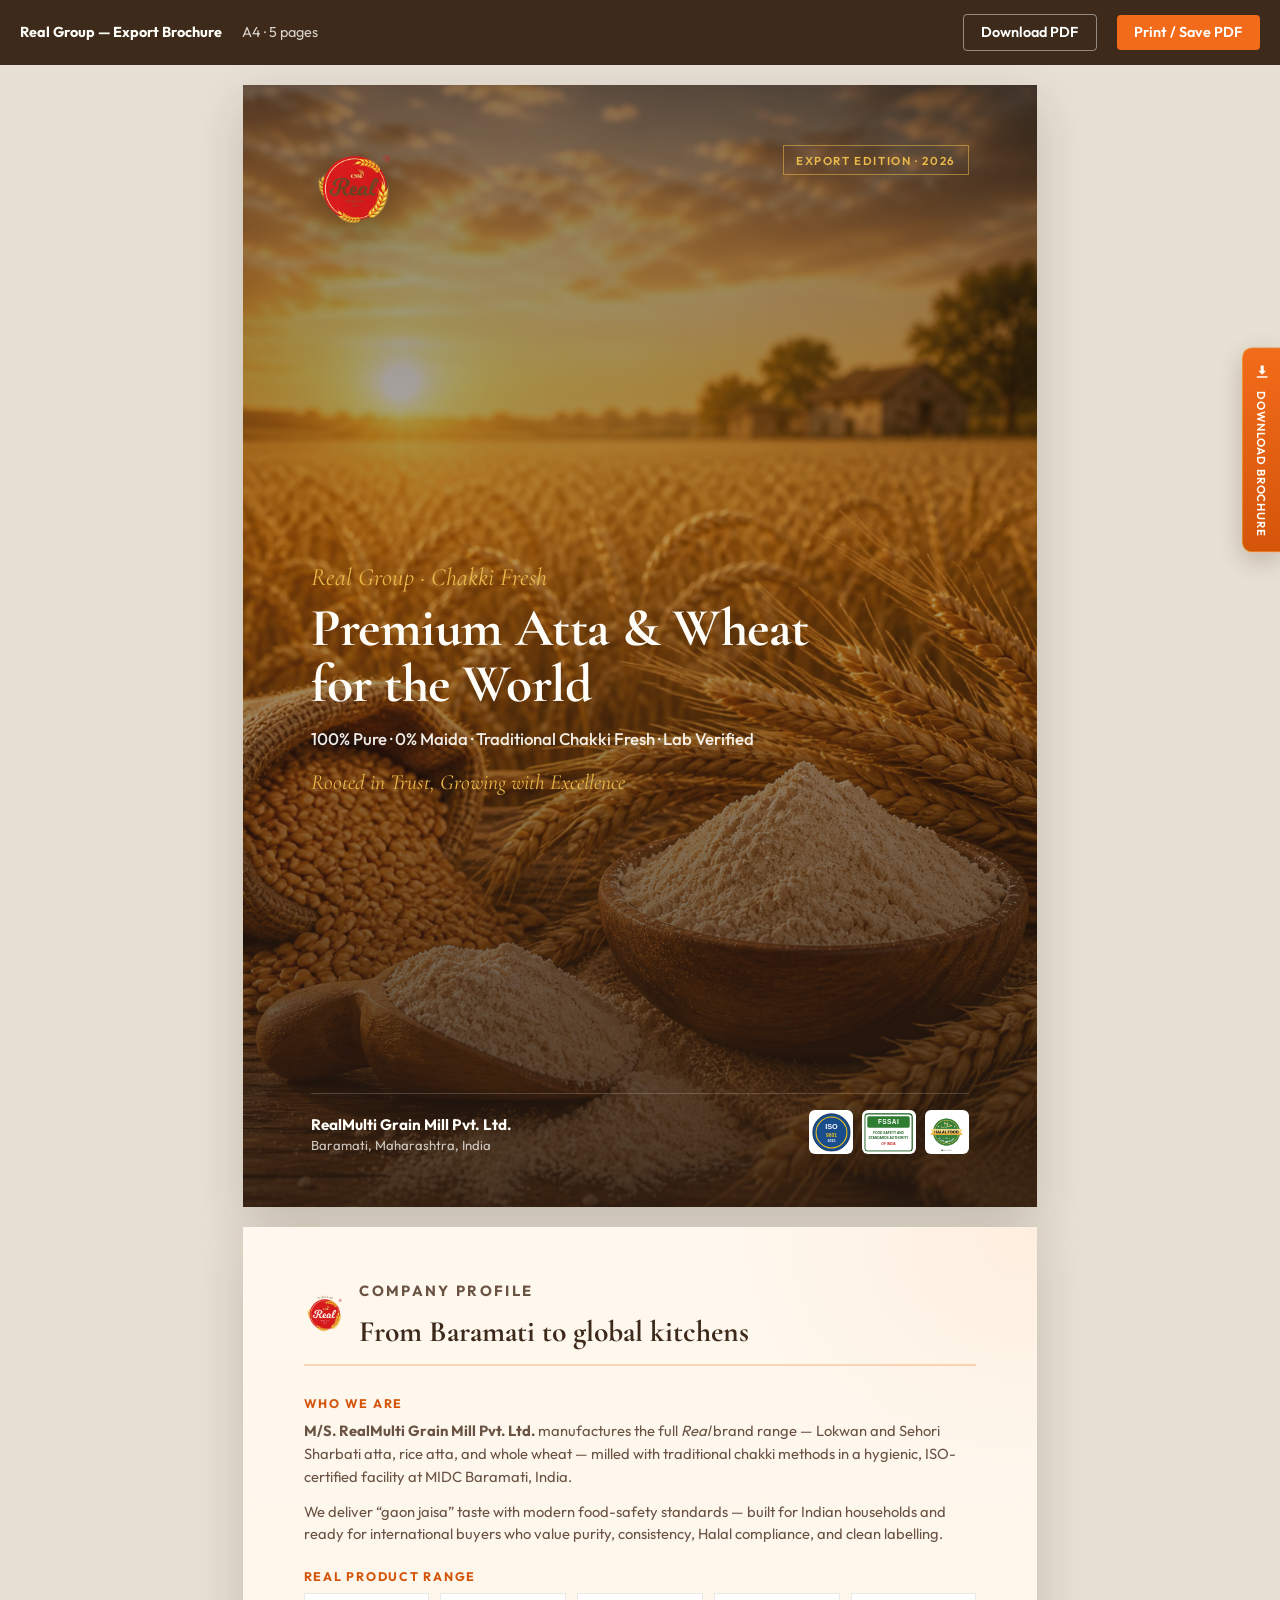
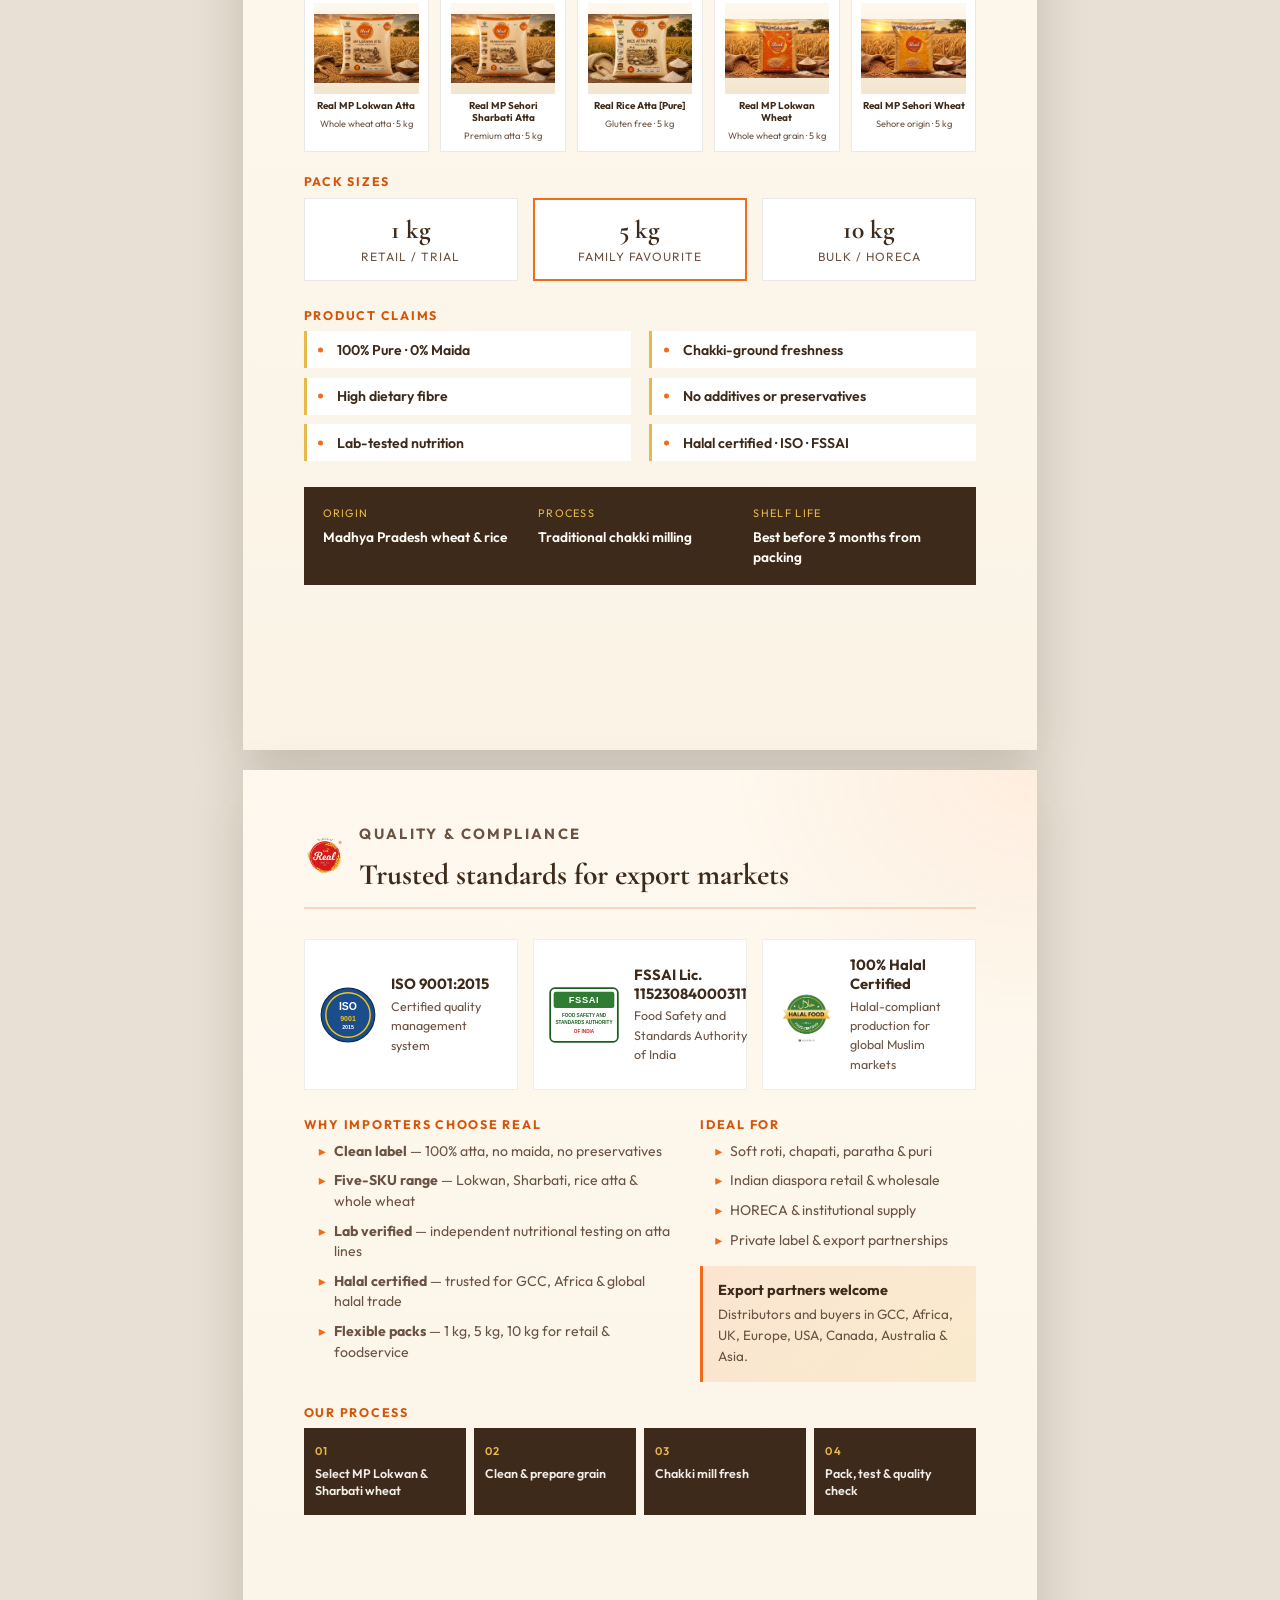
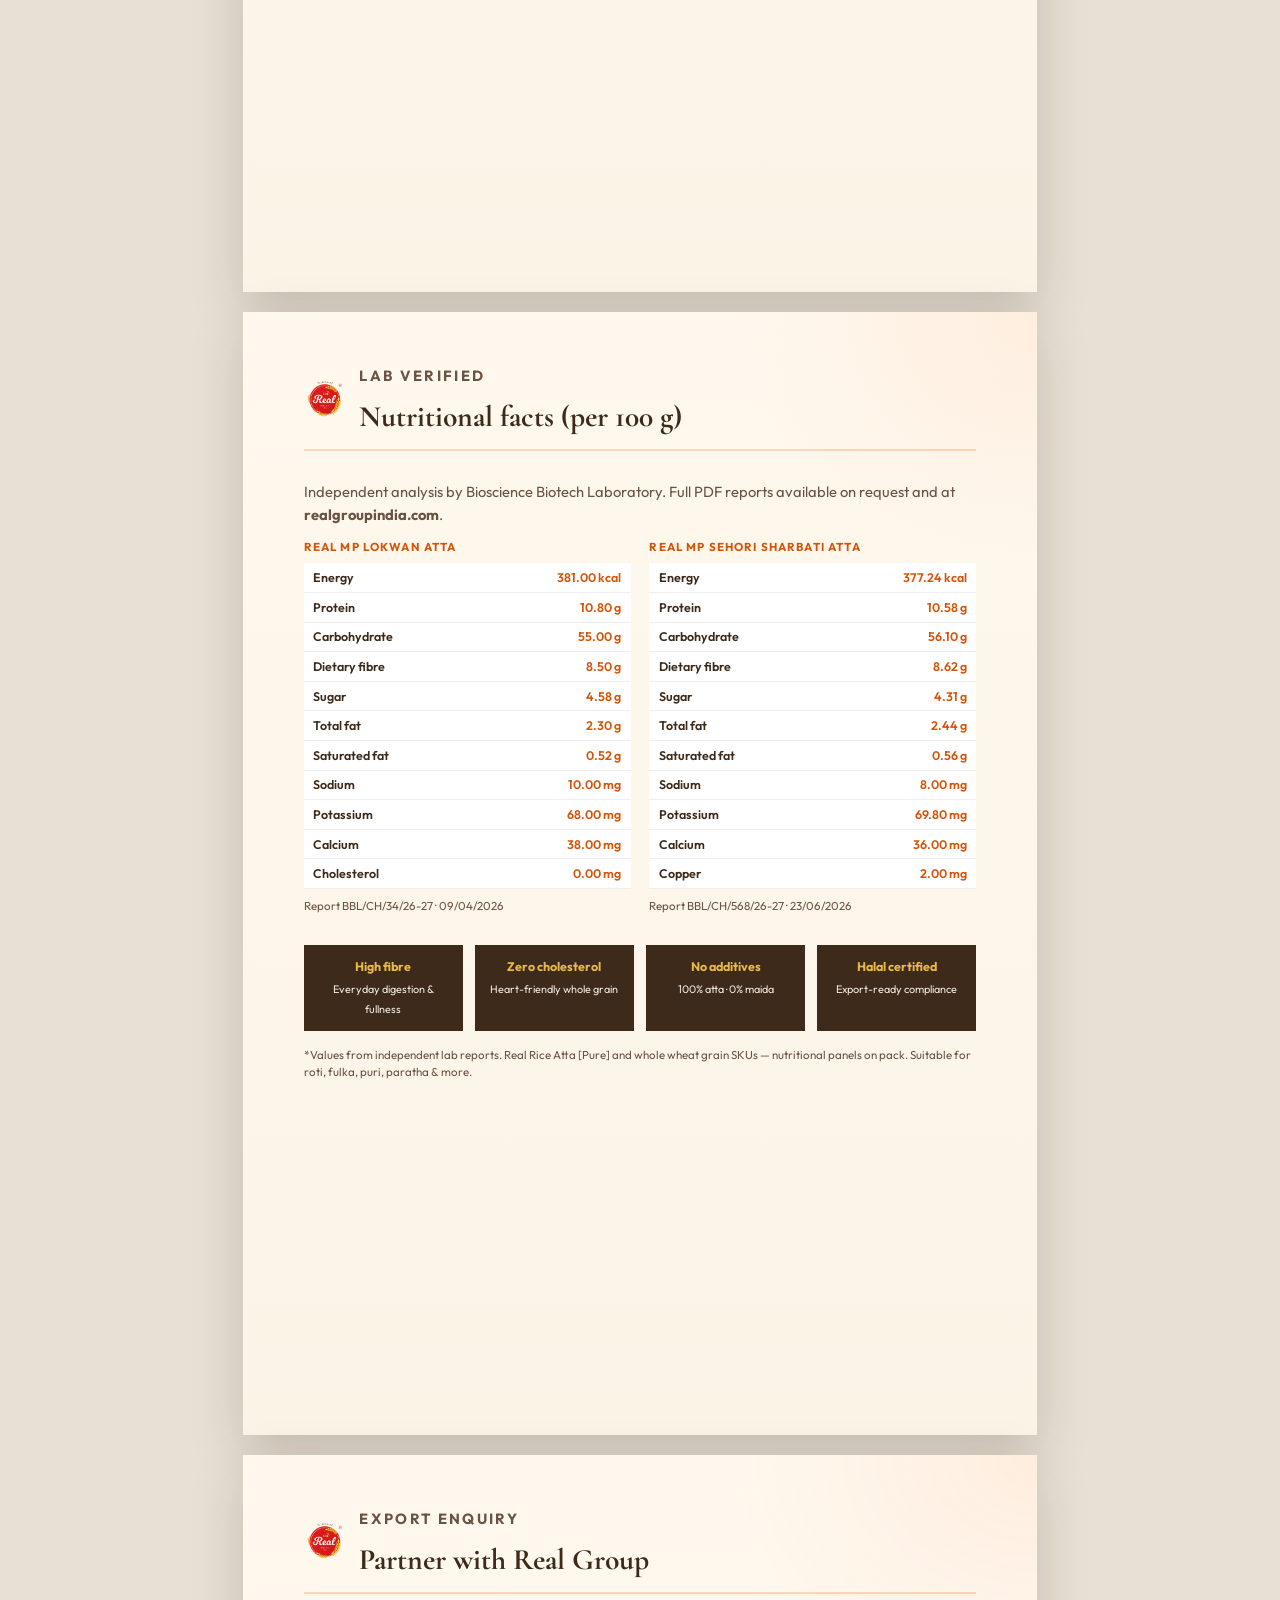
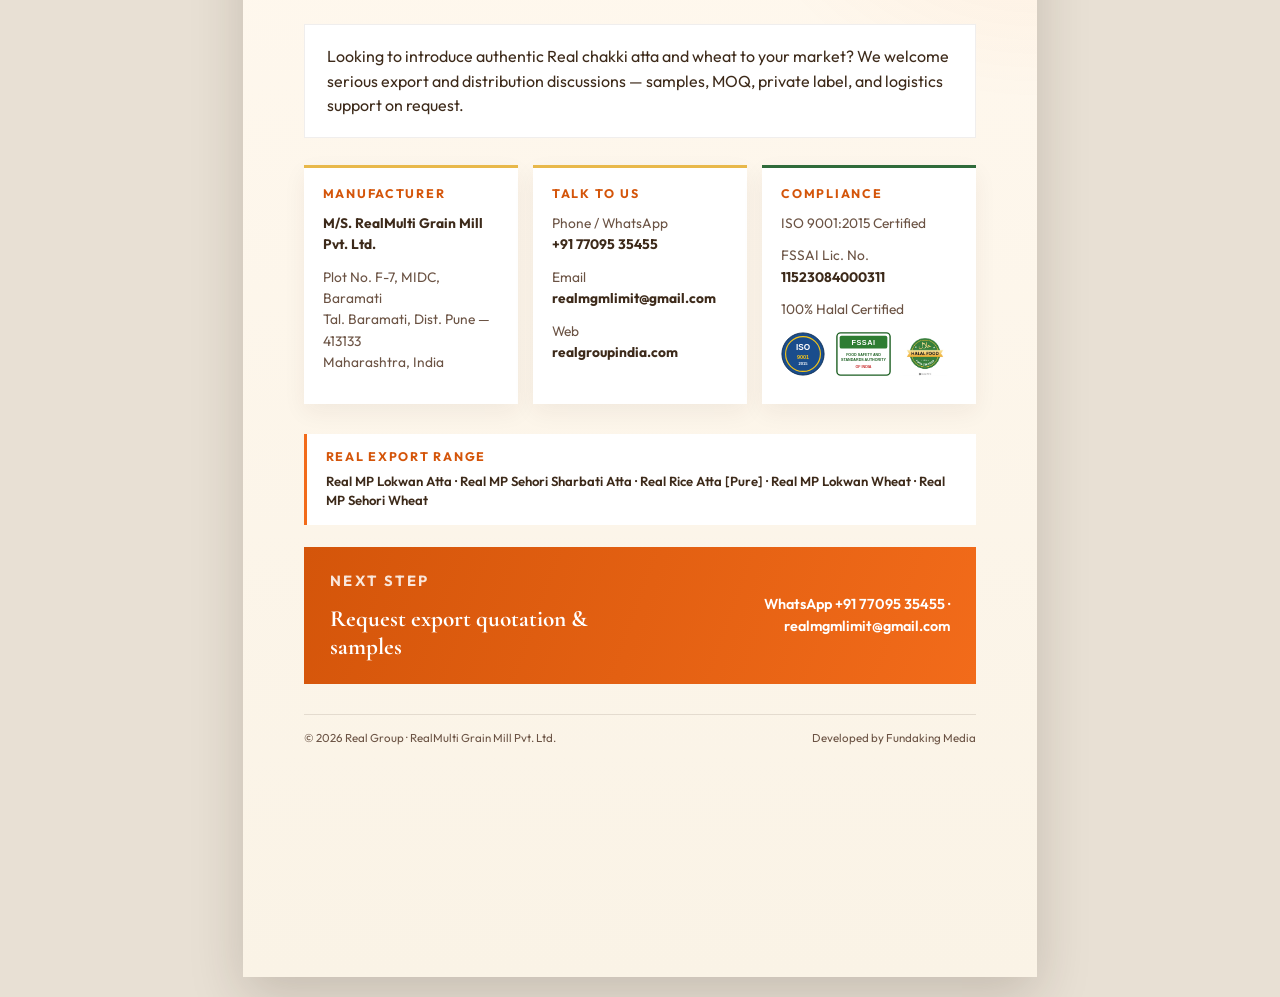
==== commit 09644278: "Replace custom Halal SVG with the Halal Food badge image. Co-authored-by: Cursor <cursoragent@cursor" ====
--- a/brochure/index.html
+++ b/brochure/index.html
@@ -39,7 +39,7 @@
       <div class="cover-certs">
         <img src="../assets/badge-iso-9001.svg" alt="ISO 9001:2015" width="44" height="44" />
         <img src="../assets/badge-fssai.svg" alt="FSSAI" width="56" height="44" />
-        <img src="../assets/badge-halal.svg" alt="100% Halal Certified" width="44" height="44" />
+        <img src="../assets/badge-halal.png" alt="100% Halal Certified" width="44" height="44" />
       </div>
     </footer>
   </section>
@@ -148,7 +148,7 @@
         </div>
       </div>
       <div class="cert-item cert-item--halal">
-        <img src="../assets/badge-halal.svg" alt="100% Halal Certified" width="56" height="56" />
+        <img src="../assets/badge-halal.png" alt="100% Halal Certified" width="56" height="56" />
         <div>
           <strong>100% Halal Certified</strong>
           <p>Halal-compliant production for global Muslim markets</p>
@@ -296,7 +296,7 @@
         <div class="mini-certs">
           <img src="../assets/badge-iso-9001.svg" alt="" width="48" height="48" />
           <img src="../assets/badge-fssai.svg" alt="" width="60" height="48" />
-          <img src="../assets/badge-halal.svg" alt="" width="48" height="48" />
+          <img src="../assets/badge-halal.png" alt="" width="48" height="48" />
         </div>
       </div>
     </div>
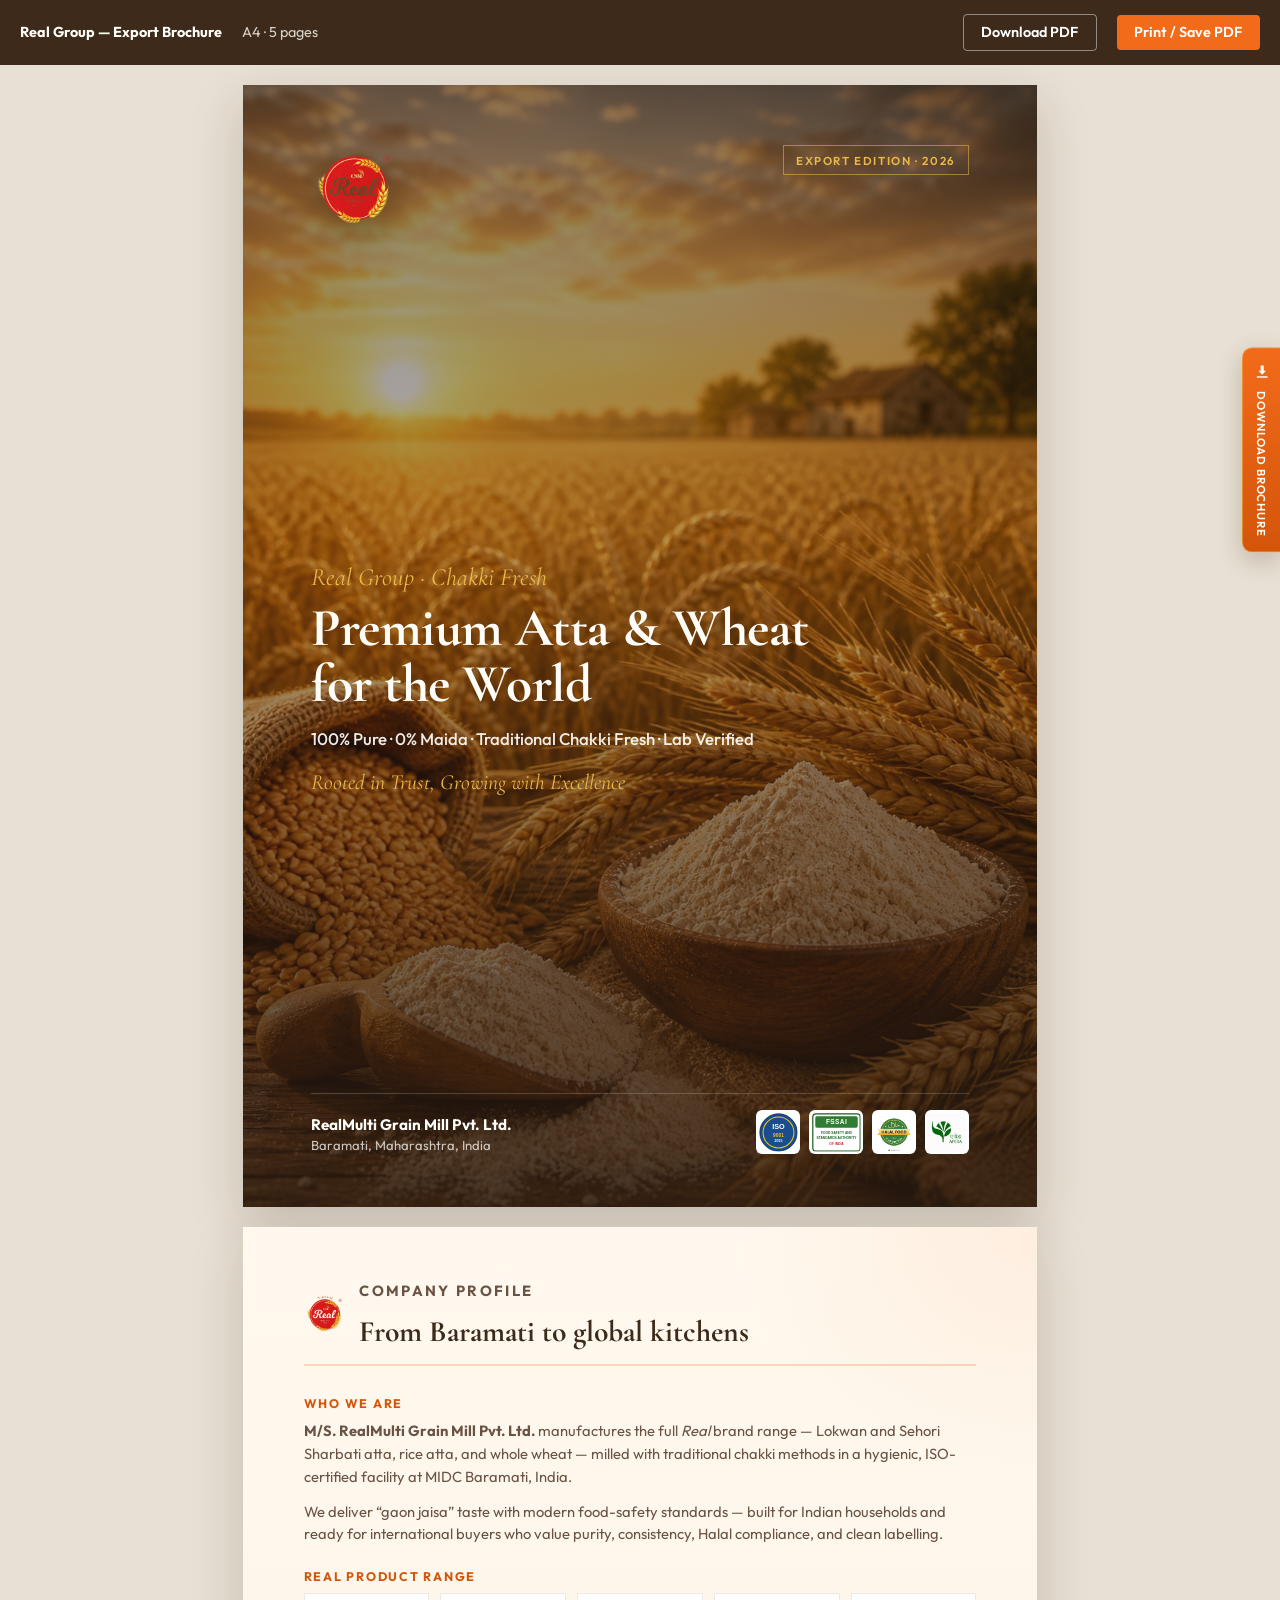
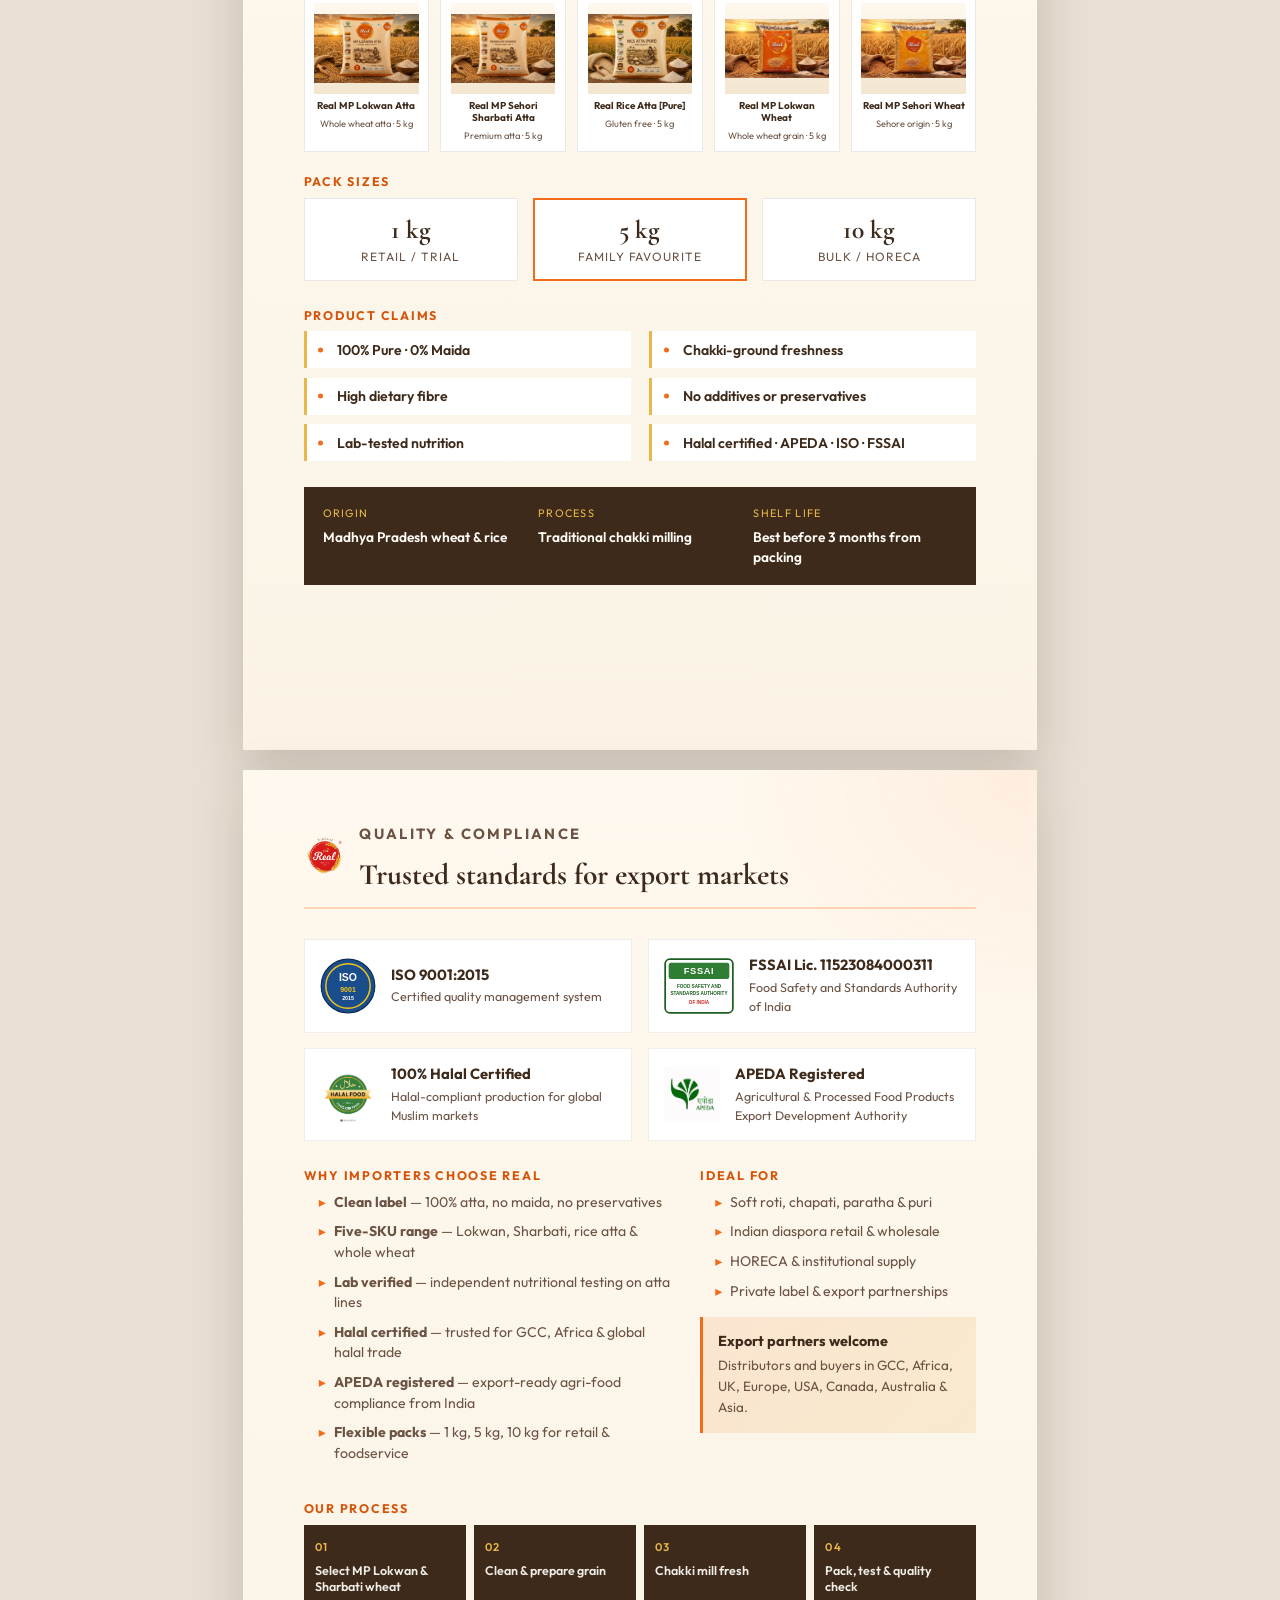
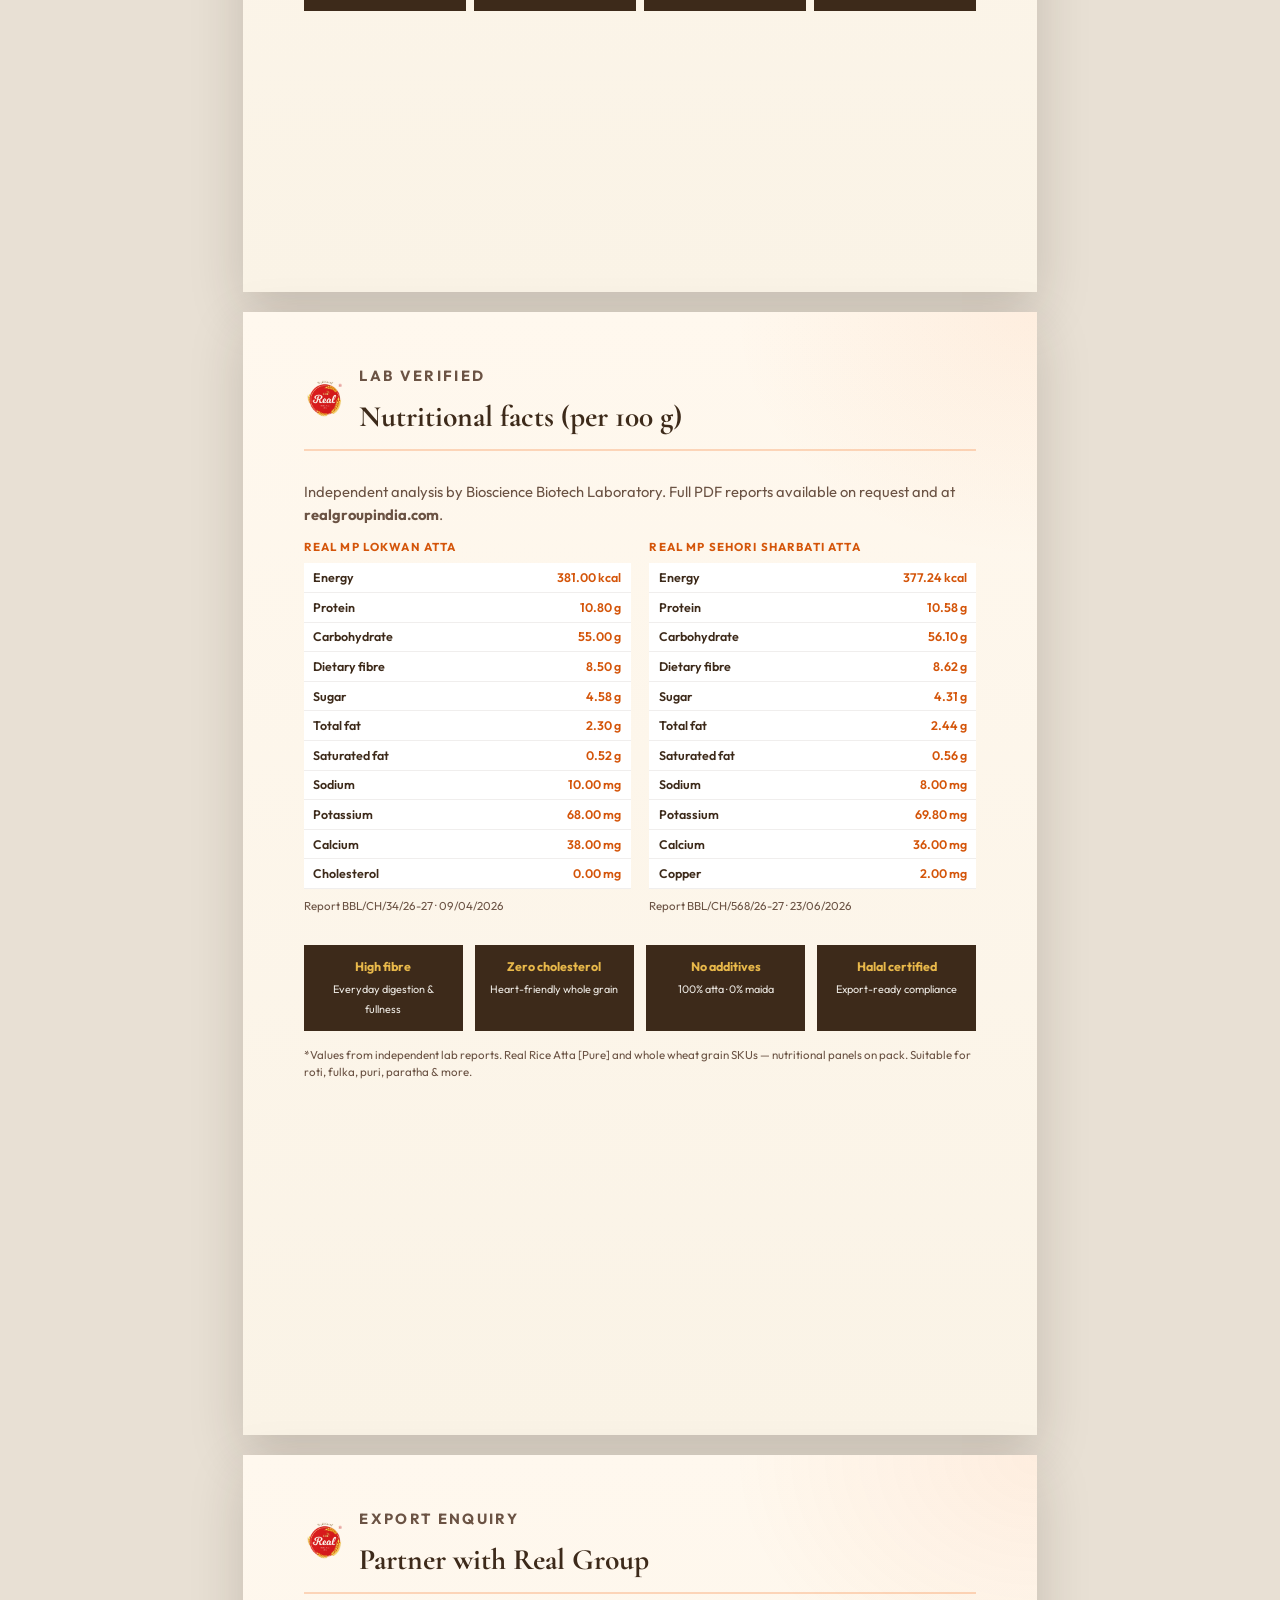
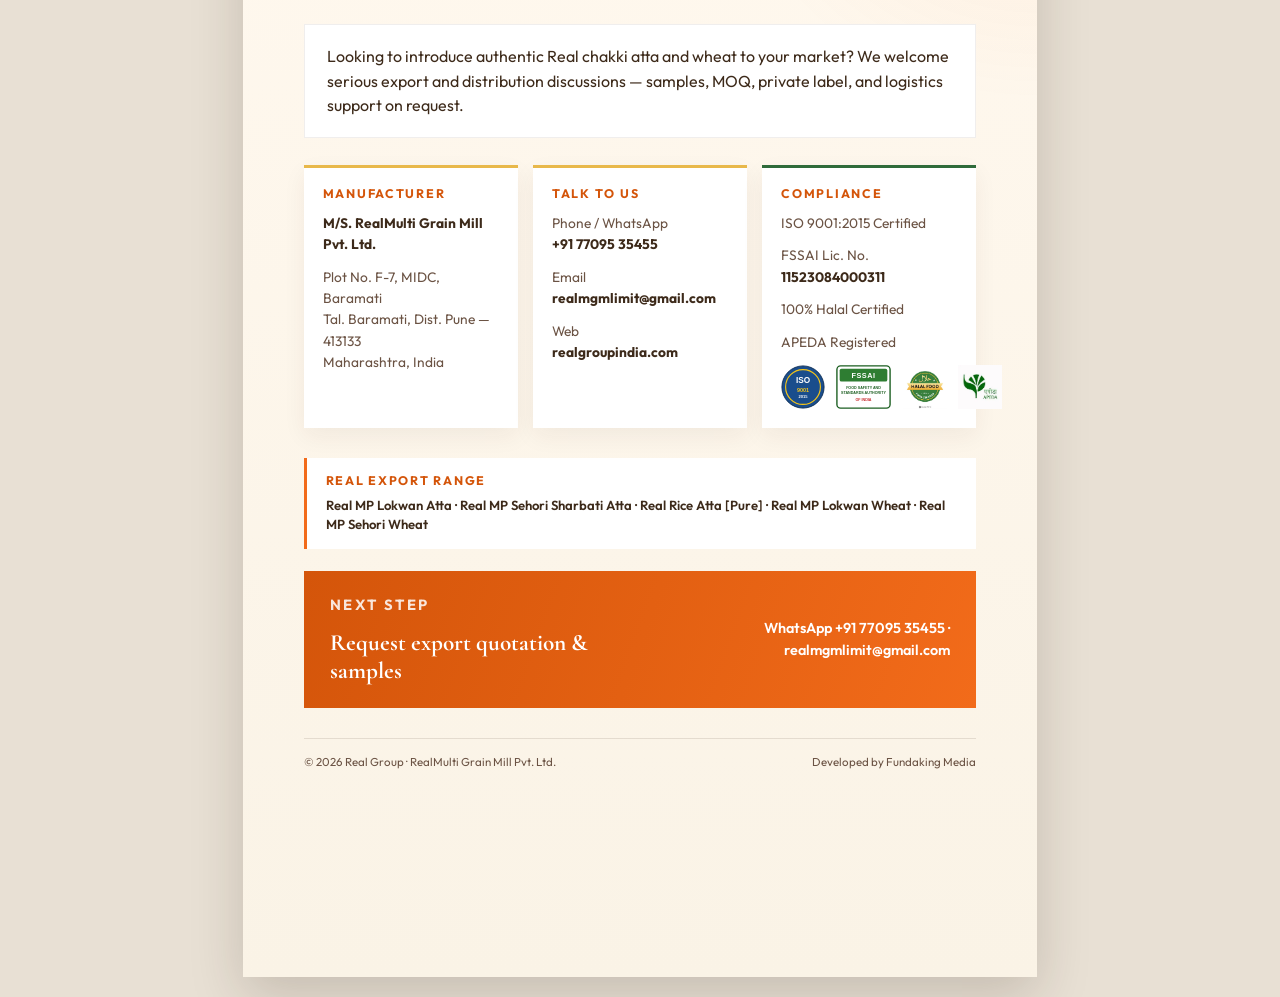
==== commit a45f6b29: "Add APEDA registration and a wheat-exporter homepage section. Co-authored-by: Cursor <cursoragent@cu" ====
--- a/brochure/index.html
+++ b/brochure/index.html
@@ -40,6 +40,7 @@
         <img src="../assets/badge-iso-9001.svg" alt="ISO 9001:2015" width="44" height="44" />
         <img src="../assets/badge-fssai.svg" alt="FSSAI" width="56" height="44" />
         <img src="../assets/badge-halal.png" alt="100% Halal Certified" width="44" height="44" />
+        <img src="../assets/badge-apeda.png" alt="APEDA - Agricultural and Processed Food Products Export Development Authority" width="64" height="44" />
       </div>
     </footer>
   </section>
@@ -112,7 +113,7 @@
       <li>High dietary fibre</li>
       <li>No additives or preservatives</li>
       <li>Lab-tested nutrition</li>
-      <li>Halal certified · ISO · FSSAI</li>
+      <li>Halal certified · APEDA · ISO · FSSAI</li>
     </ul>
 
     <div class="spec-bar">
@@ -132,7 +133,7 @@
       </div>
     </header>
 
-    <div class="cert-banner cert-banner--3">
+    <div class="cert-banner cert-banner--4">
       <div class="cert-item">
         <img src="../assets/badge-iso-9001.svg" alt="ISO 9001:2015" width="56" height="56" />
         <div>
@@ -152,6 +153,13 @@
         <div>
           <strong>100% Halal Certified</strong>
           <p>Halal-compliant production for global Muslim markets</p>
+        </div>
+      </div>
+      <div class="cert-item">
+        <img src="../assets/badge-apeda.png" alt="APEDA - Agricultural and Processed Food Products Export Development Authority" width="72" height="56" />
+        <div>
+          <strong>APEDA Registered</strong>
+          <p>Agricultural &amp; Processed Food Products Export Development Authority</p>
         </div>
       </div>
     </div>
@@ -164,6 +172,7 @@
           <li><strong>Five-SKU range</strong> — Lokwan, Sharbati, rice atta &amp; whole wheat</li>
           <li><strong>Lab verified</strong> — independent nutritional testing on atta lines</li>
           <li><strong>Halal certified</strong> — trusted for GCC, Africa &amp; global halal trade</li>
+          <li><strong>APEDA registered</strong> — export-ready agri-food compliance from India</li>
           <li><strong>Flexible packs</strong> — 1 kg, 5 kg, 10 kg for retail &amp; foodservice</li>
         </ul>
       </article>
@@ -293,10 +302,12 @@
         <p>ISO 9001:2015 Certified</p>
         <p>FSSAI Lic. No.<br /><strong>11523084000311</strong></p>
         <p>100% Halal Certified</p>
+        <p>APEDA Registered</p>
         <div class="mini-certs">
           <img src="../assets/badge-iso-9001.svg" alt="" width="48" height="48" />
           <img src="../assets/badge-fssai.svg" alt="" width="60" height="48" />
           <img src="../assets/badge-halal.png" alt="" width="48" height="48" />
+          <img src="../assets/badge-apeda.png" alt="" width="64" height="48" />
         </div>
       </div>
     </div>
--- a/brochure/brochure.css
+++ b/brochure/brochure.css
@@ -414,8 +414,9 @@
   margin-bottom: 7mm;
 }
 
-.cert-banner--3 {
-  grid-template-columns: repeat(3, 1fr);
+.cert-banner--3,
+.cert-banner--4 {
+  grid-template-columns: 1fr 1fr;
 }
 
 .cert-item--halal {
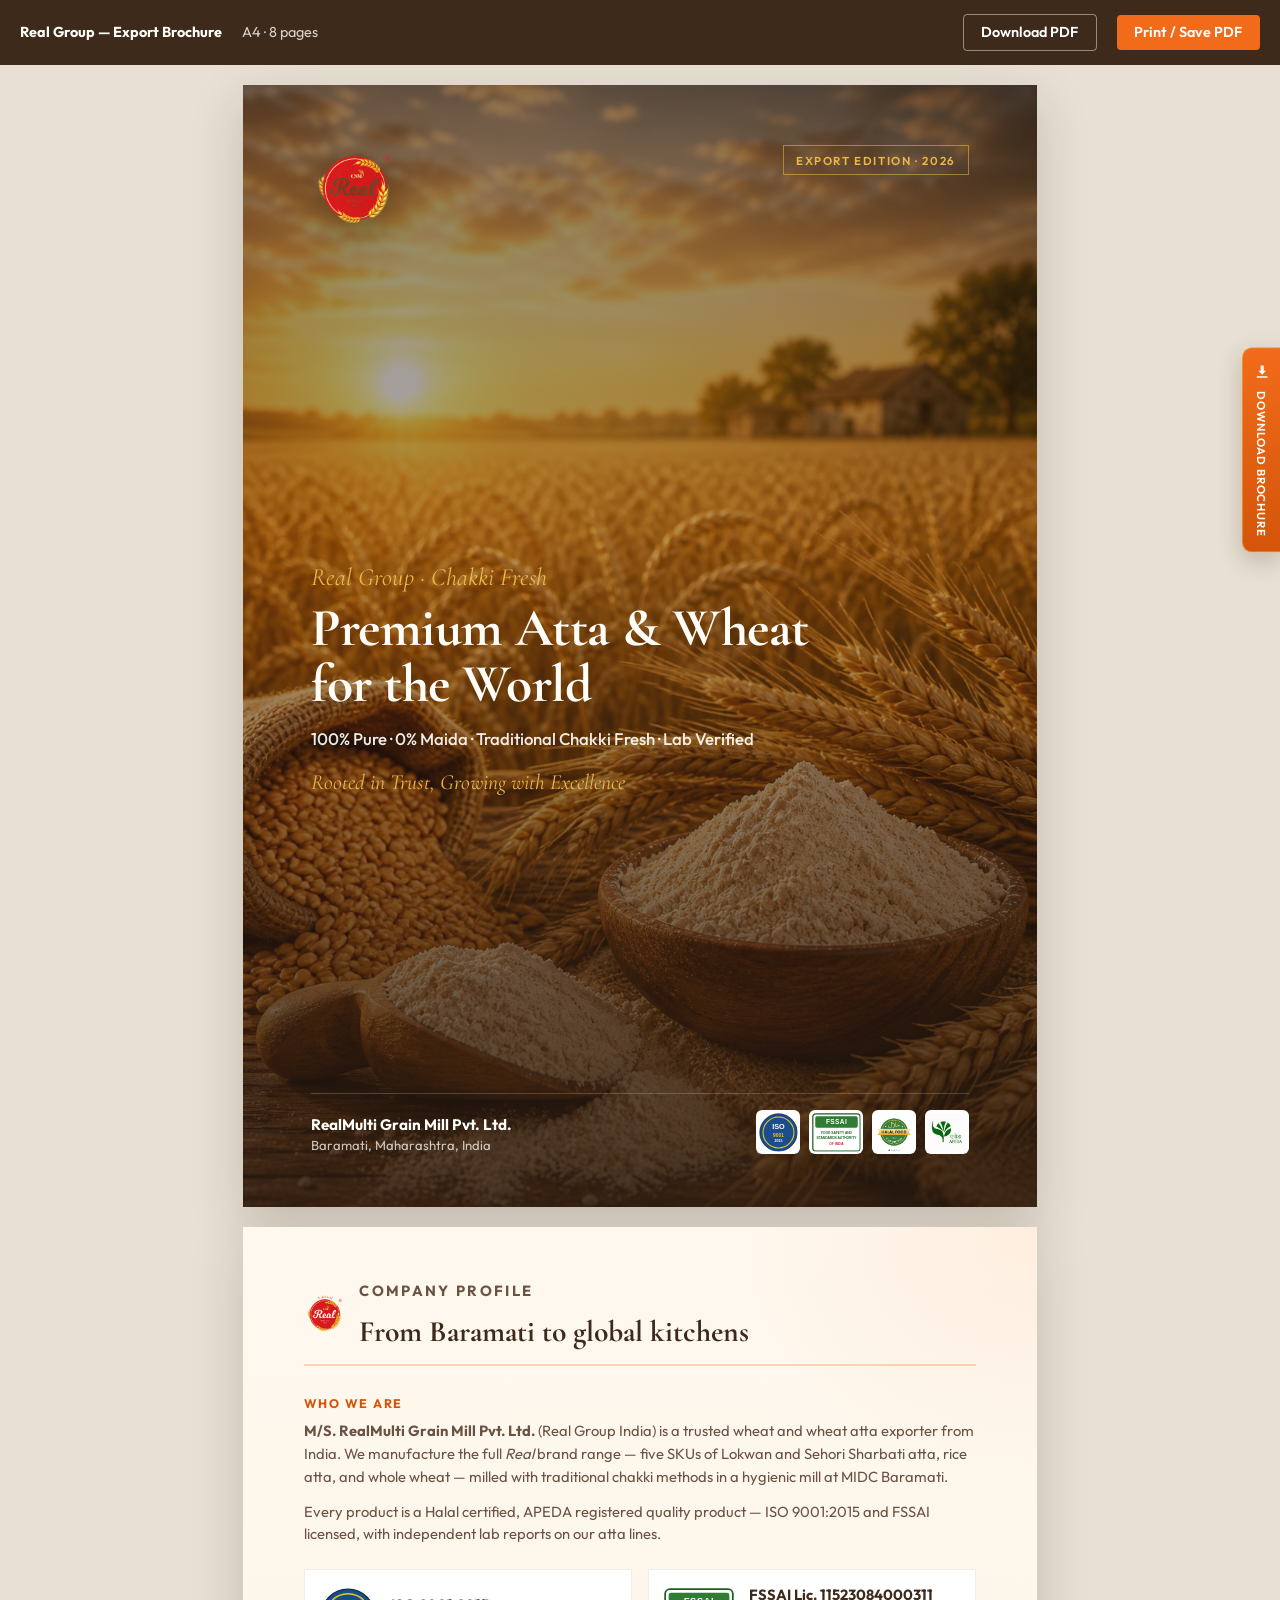
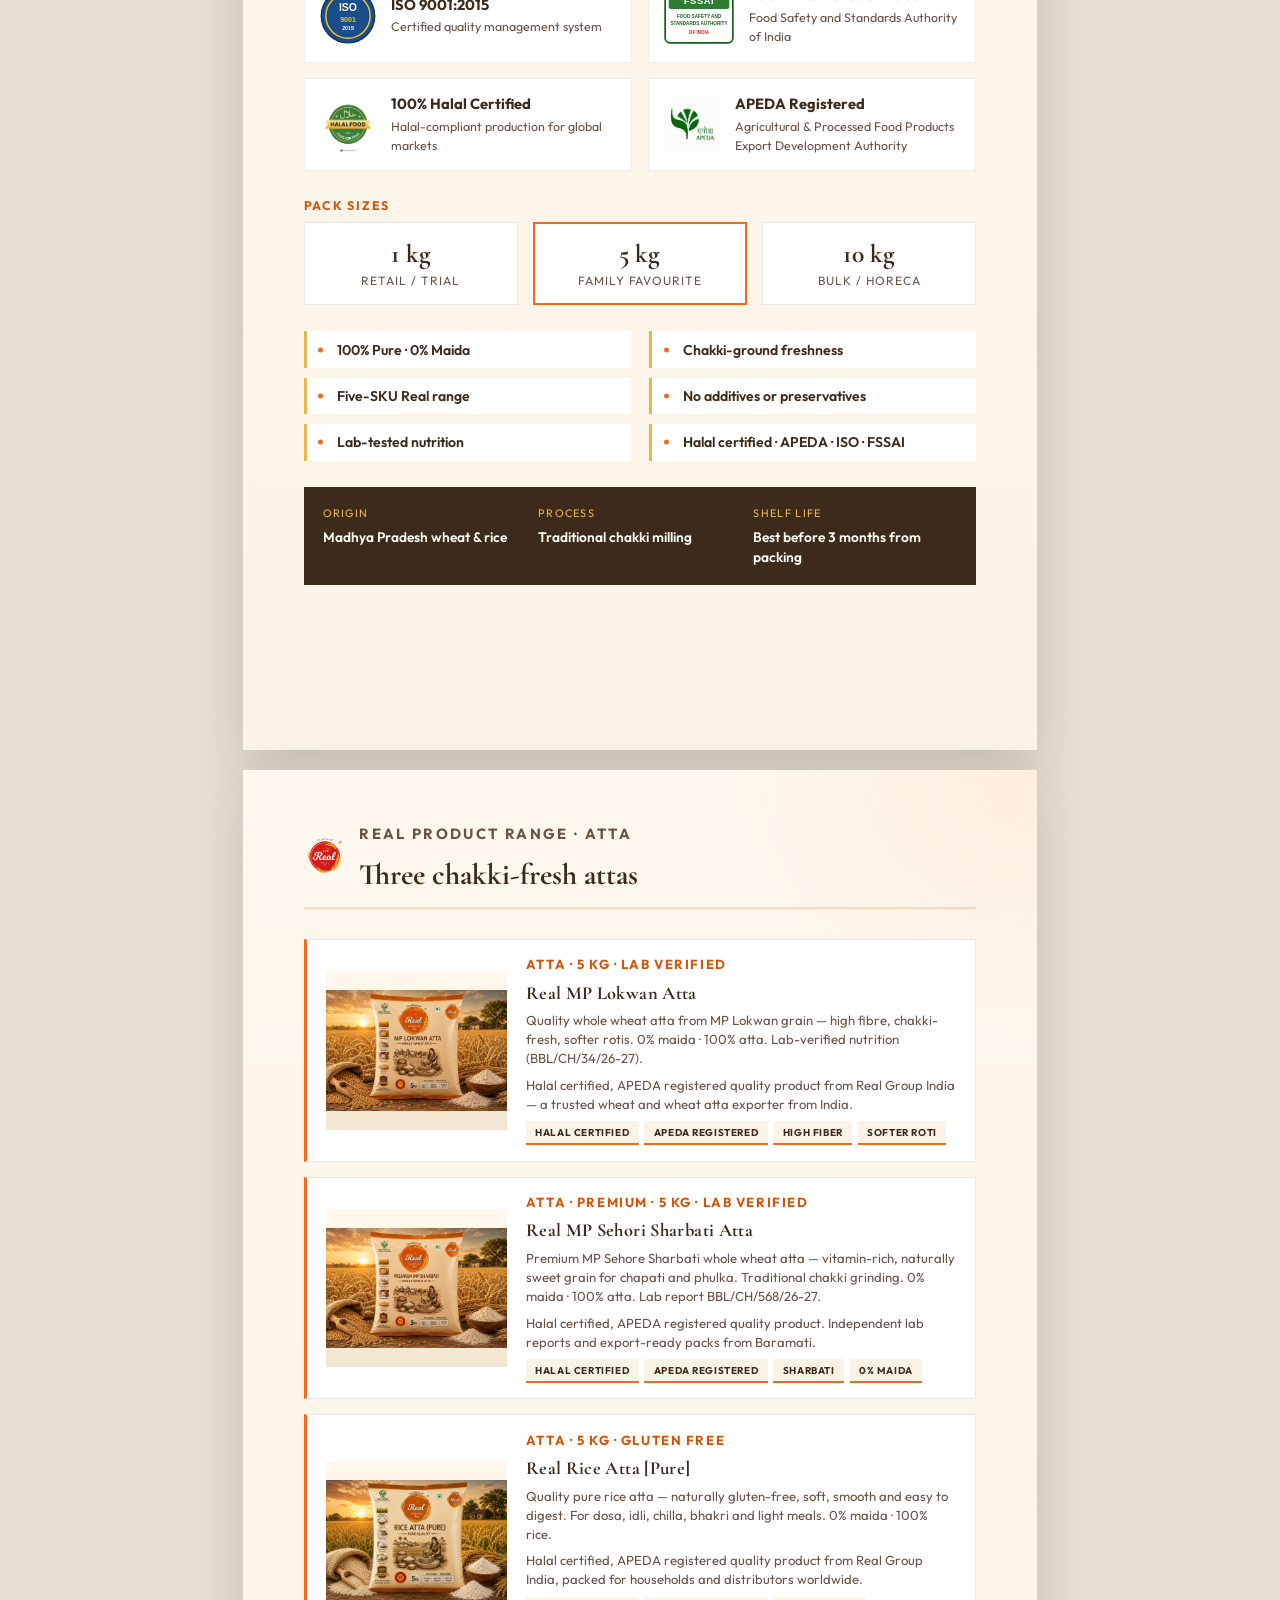
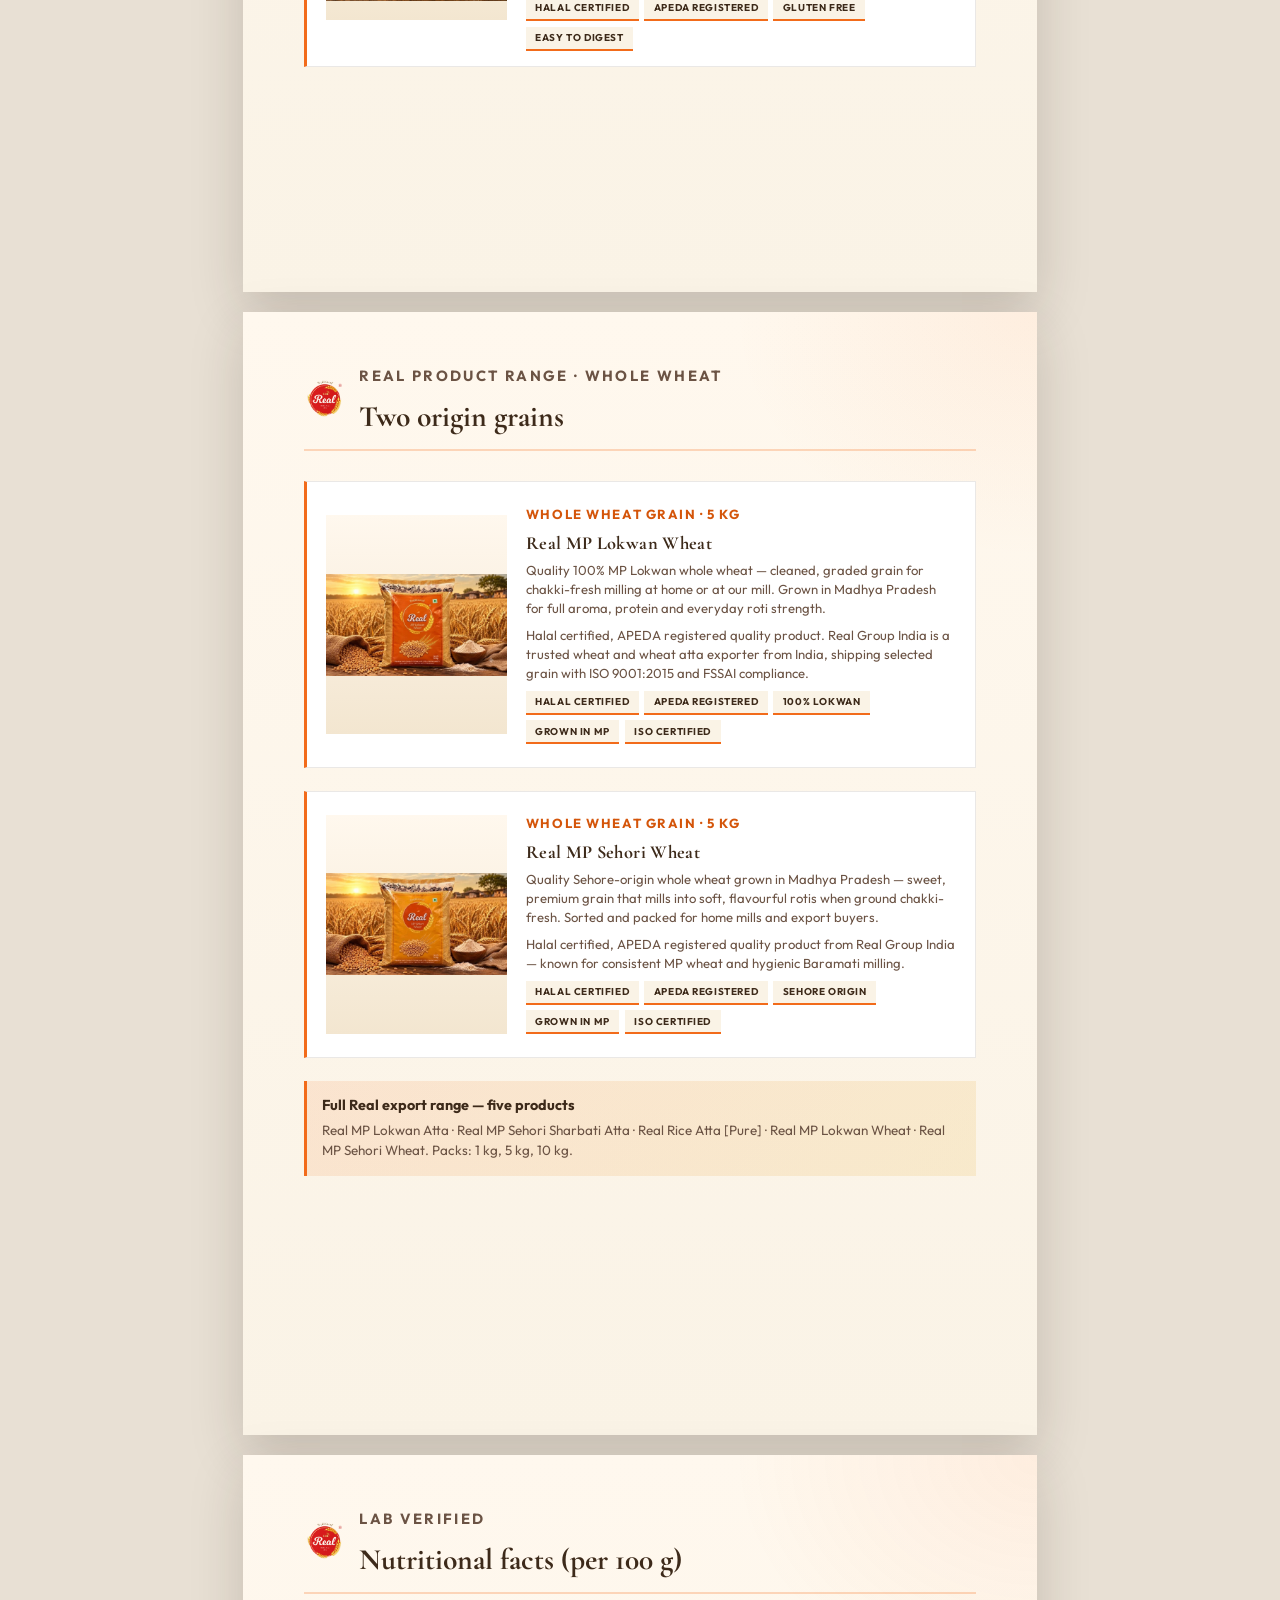
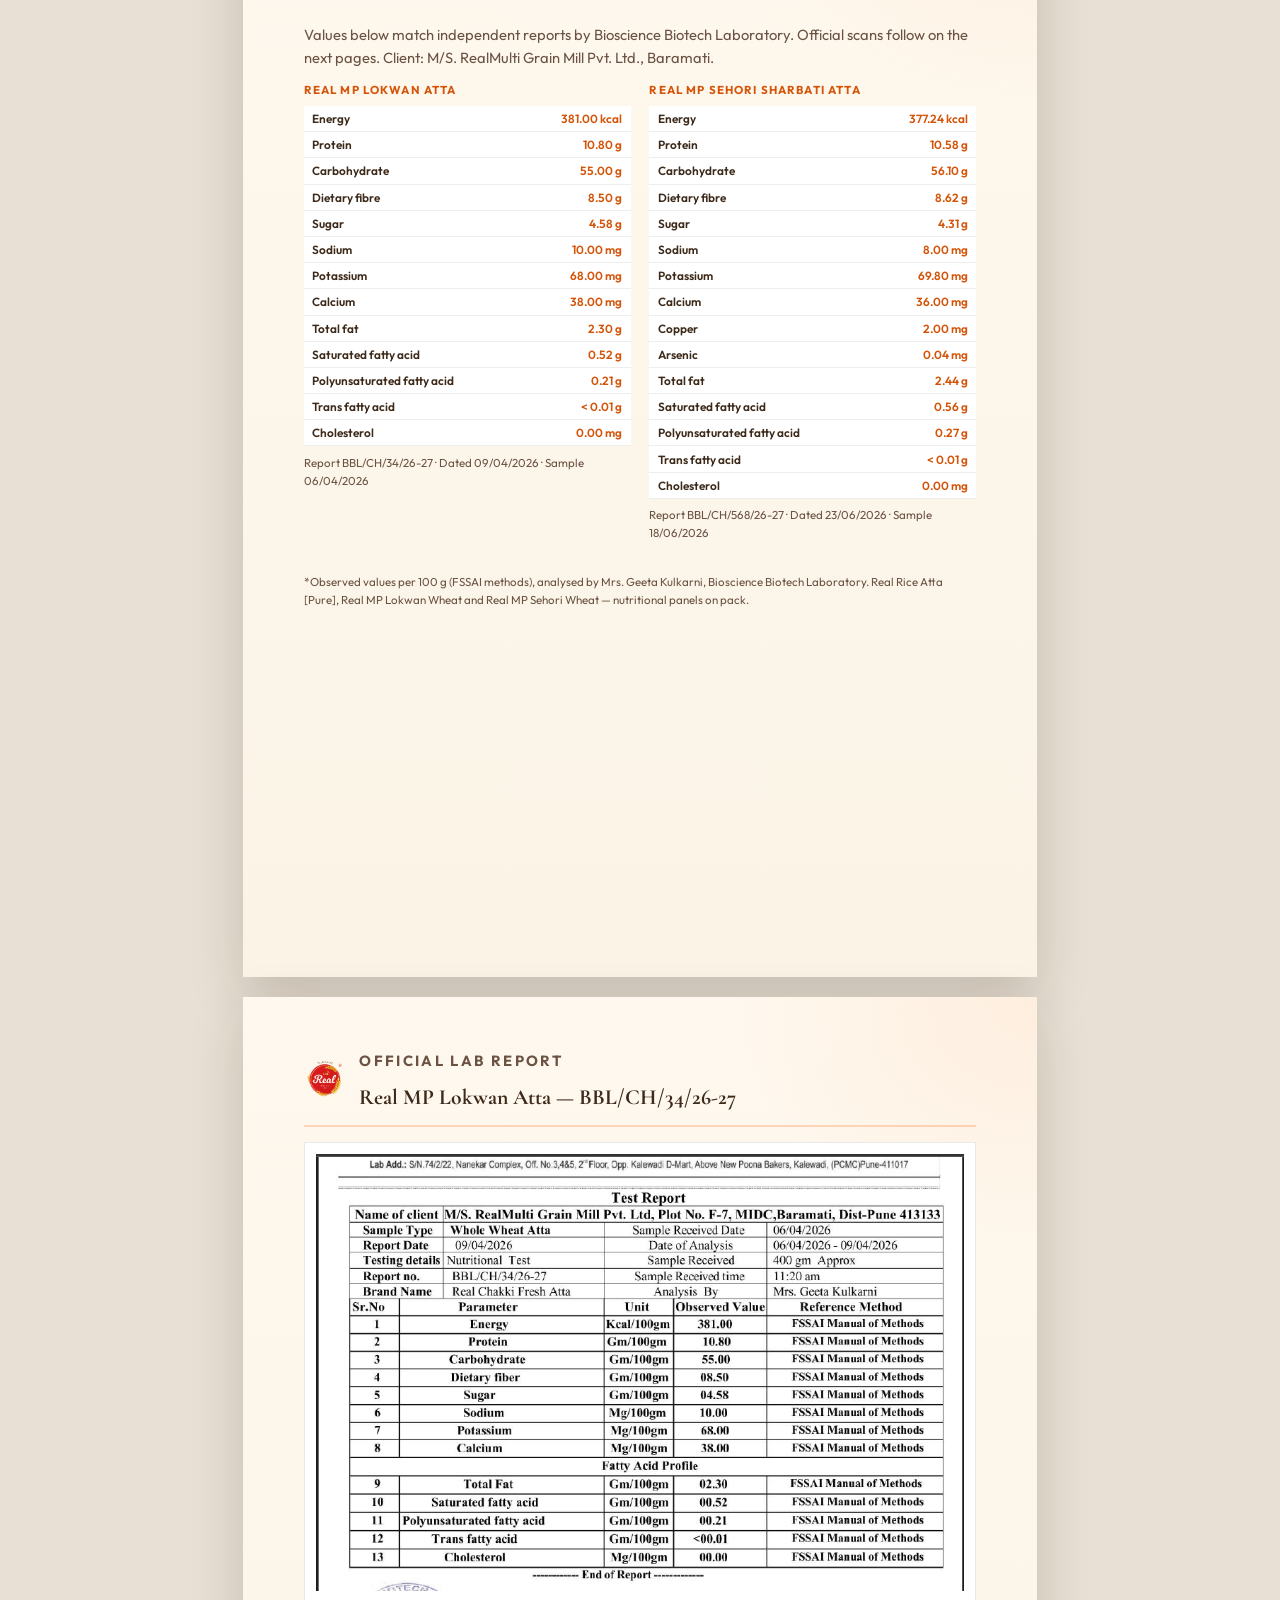
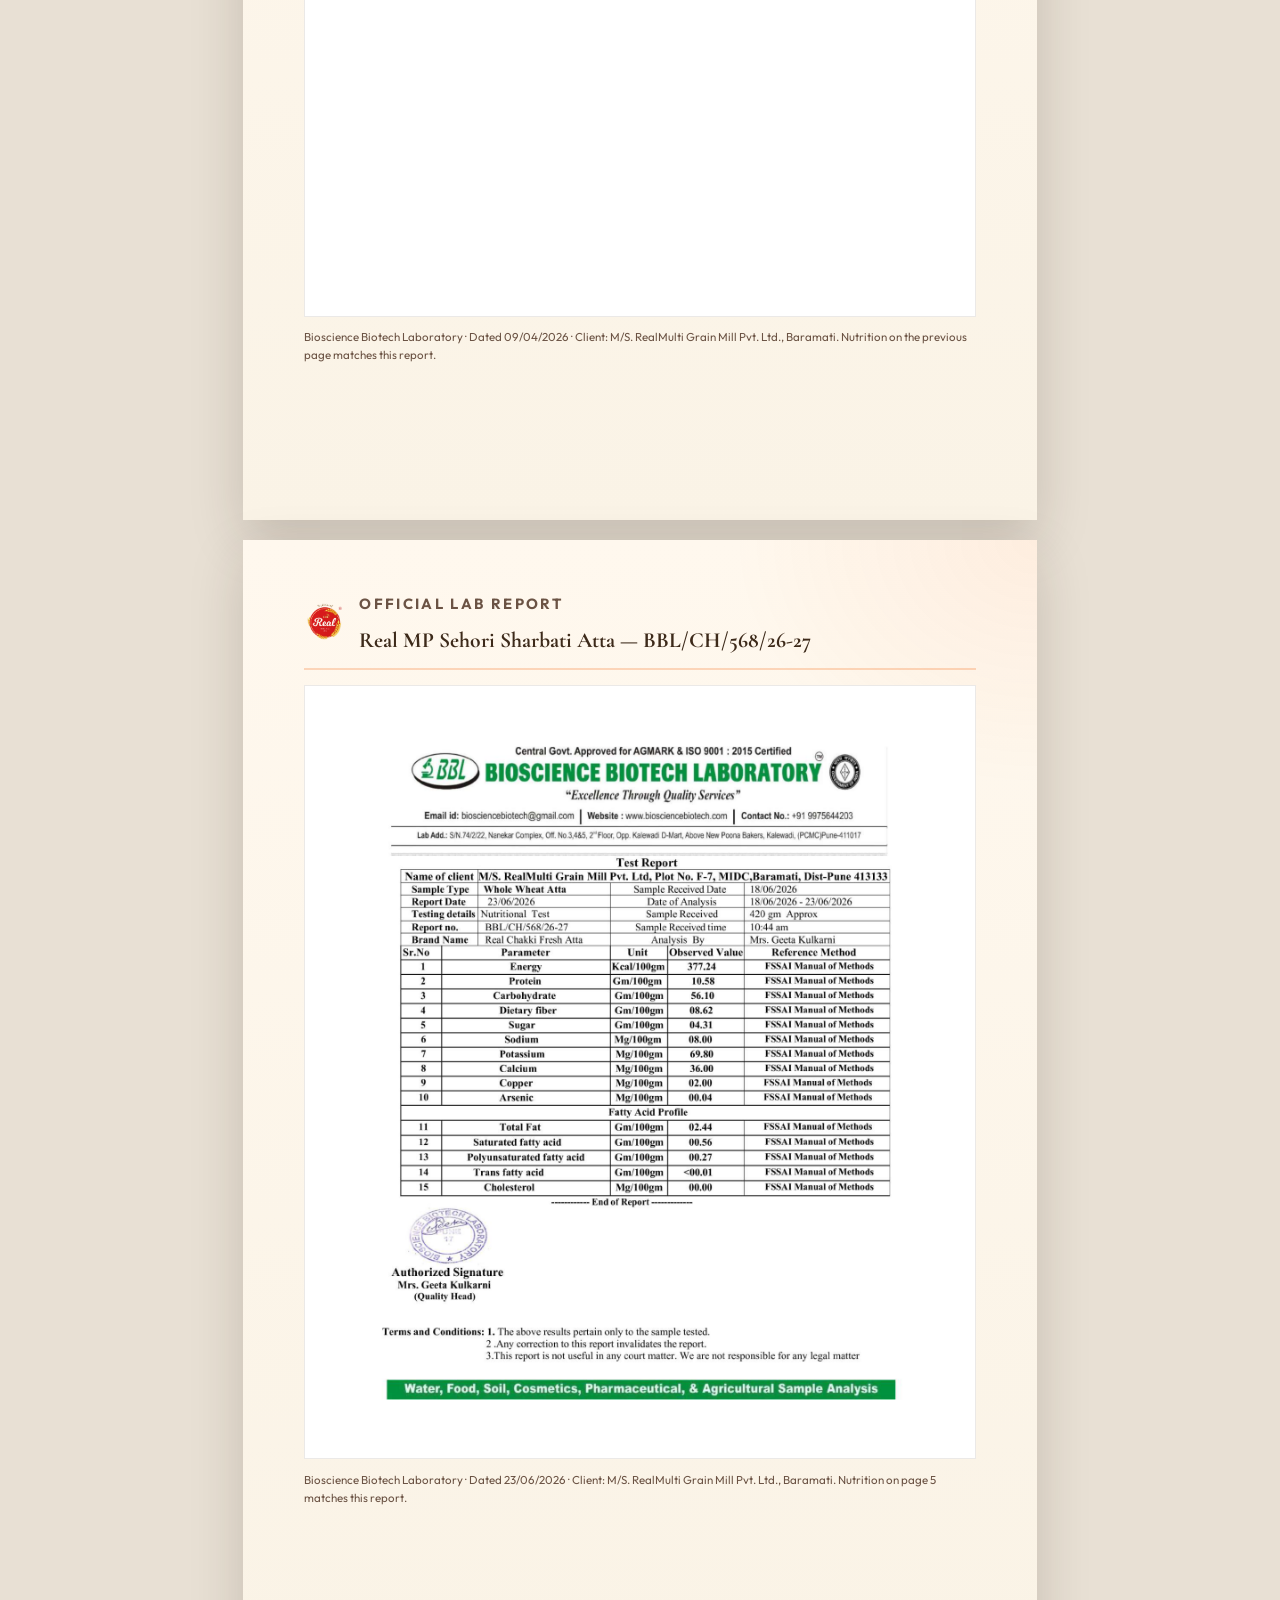
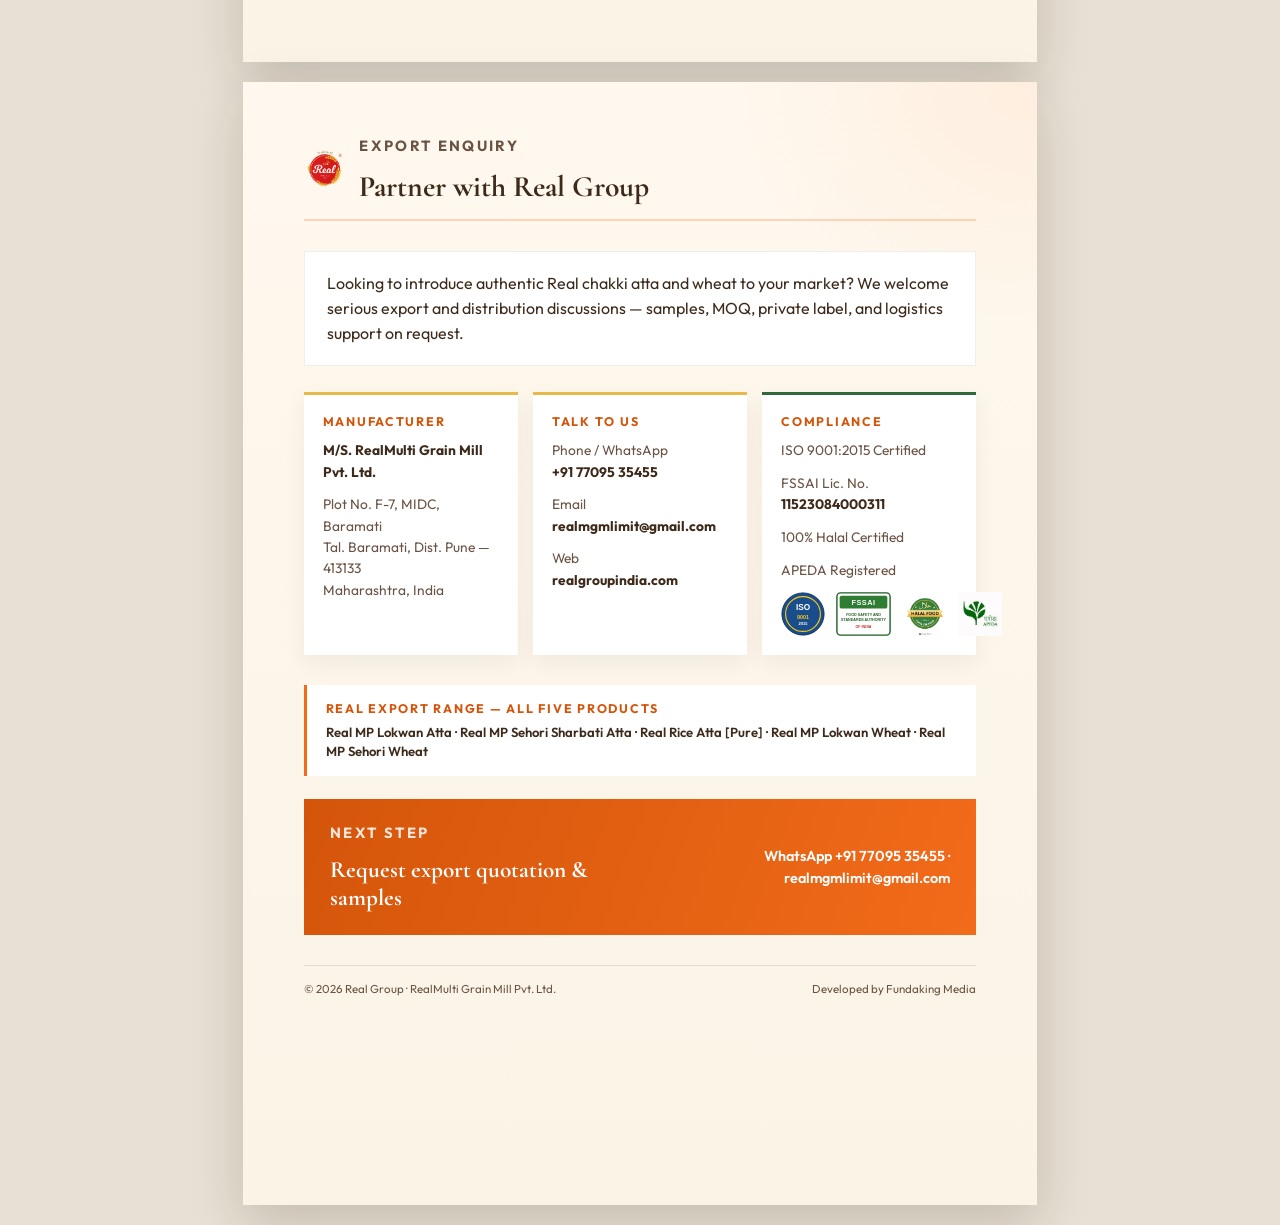
==== commit 0d8dc47e: "Rebuild brochure PDF with all five products, full nutrition, and lab reports. Co-authored-by: Cursor" ====
--- a/brochure/index.html
+++ b/brochure/index.html
@@ -7,12 +7,12 @@
   <link rel="preconnect" href="https://fonts.googleapis.com" />
   <link rel="preconnect" href="https://fonts.gstatic.com" crossorigin />
   <link href="https://fonts.googleapis.com/css2?family=Cormorant+Garamond:ital,wght@0,600;0,700;1,500&family=Outfit:wght@400;500;600;700&display=swap" rel="stylesheet" />
-  <link rel="stylesheet" href="brochure.css?v=2" />
+  <link rel="stylesheet" href="brochure.css?v=3" />
 </head>
 <body>
   <div class="print-bar no-print">
     <strong>Real Group — Export Brochure</strong>
-    <span>A4 · 5 pages</span>
+    <span>A4 · 8 pages</span>
     <a class="print-bar__download js-brochure-download" href="#" data-brochure-pdf="Real-Chakki-Fresh-Atta-Export-Brochure.pdf">Download PDF</a>
     <button type="button" onclick="window.print()">Print / Save PDF</button>
   </div>
@@ -45,7 +45,7 @@
     </footer>
   </section>
 
-  <!-- PAGE 2 — COMPANY & PRODUCTS -->
+  <!-- PAGE 2 — COMPANY & CERTS -->
   <section class="page page-inner">
     <header class="page-head">
       <img src="../assets/logo-site.png" alt="" width="42" height="42" />
@@ -58,80 +58,12 @@
     <article class="card card-intro">
       <h3>Who we are</h3>
       <p>
-        <strong>M/S. RealMulti Grain Mill Pvt. Ltd.</strong> manufactures the full
-        <em>Real</em> brand range — Lokwan and Sehori Sharbati atta, rice atta, and whole
-        wheat — milled with traditional chakki methods in a hygienic, ISO-certified
-        facility at MIDC Baramati, India.
+        <strong>M/S. RealMulti Grain Mill Pvt. Ltd.</strong> (Real Group India) is a trusted wheat and wheat atta exporter from India. We manufacture the full <em>Real</em> brand range — five SKUs of Lokwan and Sehori Sharbati atta, rice atta, and whole wheat — milled with traditional chakki methods in a hygienic mill at MIDC Baramati.
       </p>
       <p>
-        We deliver “gaon jaisa” taste with modern food-safety standards — built for
-        Indian households and ready for international buyers who value purity,
-        consistency, Halal compliance, and clean labelling.
+        Every product is a Halal certified, APEDA registered quality product — ISO 9001:2015 and FSSAI licensed, with independent lab reports on our atta lines.
       </p>
     </article>
-
-    <h3 class="section-label">Real product range</h3>
-    <div class="product-grid">
-      <article class="product-mini">
-        <img src="../assets/products/mp-lokwan-atta.png?v=3" alt="Real MP Lokwan Atta" />
-        <strong>Real MP Lokwan Atta</strong>
-        <span>Whole wheat atta · 5 kg</span>
-      </article>
-      <article class="product-mini">
-        <img src="../assets/products/mp-sehori-sharbati-atta.png?v=3" alt="Real MP Sehori Sharbati Atta" />
-        <strong>Real MP Sehori Sharbati Atta</strong>
-        <span>Premium atta · 5 kg</span>
-      </article>
-      <article class="product-mini">
-        <img src="../assets/products/rice-atta-pure.png?v=3" alt="Real Rice Atta Pure" />
-        <strong>Real Rice Atta [Pure]</strong>
-        <span>Gluten free · 5 kg</span>
-      </article>
-      <article class="product-mini">
-        <img src="../assets/products/mp-lokwan-wheat.png?v=3" alt="Real MP Lokwan Wheat" />
-        <strong>Real MP Lokwan Wheat</strong>
-        <span>Whole wheat grain · 5 kg</span>
-      </article>
-      <article class="product-mini">
-        <img src="../assets/products/mp-sehori-wheat.png?v=3" alt="Real MP Sehori Wheat" />
-        <strong>Real MP Sehori Wheat</strong>
-        <span>Sehore origin · 5 kg</span>
-      </article>
-    </div>
-
-    <h3 class="section-label">Pack sizes</h3>
-    <div class="pack-row">
-      <div class="pack-chip"><strong>1 kg</strong><span>Retail / trial</span></div>
-      <div class="pack-chip featured"><strong>5 kg</strong><span>Family favourite</span></div>
-      <div class="pack-chip"><strong>10 kg</strong><span>Bulk / HORECA</span></div>
-    </div>
-
-    <h3 class="section-label">Product claims</h3>
-    <ul class="claim-grid">
-      <li>100% Pure · 0% Maida</li>
-      <li>Chakki-ground freshness</li>
-      <li>High dietary fibre</li>
-      <li>No additives or preservatives</li>
-      <li>Lab-tested nutrition</li>
-      <li>Halal certified · APEDA · ISO · FSSAI</li>
-    </ul>
-
-    <div class="spec-bar">
-      <div><span>Origin</span><strong>Madhya Pradesh wheat &amp; rice</strong></div>
-      <div><span>Process</span><strong>Traditional chakki milling</strong></div>
-      <div><span>Shelf life</span><strong>Best before 3 months from packing</strong></div>
-    </div>
-  </section>
-
-  <!-- PAGE 3 — CERTIFICATIONS & QUALITY -->
-  <section class="page page-inner">
-    <header class="page-head">
-      <img src="../assets/logo-site.png" alt="" width="42" height="42" />
-      <div>
-        <p class="eyebrow">Quality &amp; Compliance</p>
-        <h2>Trusted standards for export markets</h2>
-      </div>
-    </header>
 
     <div class="cert-banner cert-banner--4">
       <div class="cert-item">
@@ -152,11 +84,11 @@
         <img src="../assets/badge-halal.png" alt="100% Halal Certified" width="56" height="56" />
         <div>
           <strong>100% Halal Certified</strong>
-          <p>Halal-compliant production for global Muslim markets</p>
+          <p>Halal-compliant production for global markets</p>
         </div>
       </div>
       <div class="cert-item">
-        <img src="../assets/badge-apeda.png" alt="APEDA - Agricultural and Processed Food Products Export Development Authority" width="72" height="56" />
+        <img src="../assets/badge-apeda.png" alt="APEDA" width="72" height="56" />
         <div>
           <strong>APEDA Registered</strong>
           <p>Agricultural &amp; Processed Food Products Export Development Authority</p>
@@ -164,43 +96,139 @@
       </div>
     </div>
 
-    <div class="grid-2 tight">
-      <article>
-        <h3>Why importers choose Real</h3>
-        <ul class="bullet-list">
-          <li><strong>Clean label</strong> — 100% atta, no maida, no preservatives</li>
-          <li><strong>Five-SKU range</strong> — Lokwan, Sharbati, rice atta &amp; whole wheat</li>
-          <li><strong>Lab verified</strong> — independent nutritional testing on atta lines</li>
-          <li><strong>Halal certified</strong> — trusted for GCC, Africa &amp; global halal trade</li>
-          <li><strong>APEDA registered</strong> — export-ready agri-food compliance from India</li>
-          <li><strong>Flexible packs</strong> — 1 kg, 5 kg, 10 kg for retail &amp; foodservice</li>
-        </ul>
-      </article>
-      <article>
-        <h3>Ideal for</h3>
-        <ul class="bullet-list">
-          <li>Soft roti, chapati, paratha &amp; puri</li>
-          <li>Indian diaspora retail &amp; wholesale</li>
-          <li>HORECA &amp; institutional supply</li>
-          <li>Private label &amp; export partnerships</li>
-        </ul>
-        <div class="callout">
-          <strong>Export partners welcome</strong>
-          <p>Distributors and buyers in GCC, Africa, UK, Europe, USA, Canada, Australia &amp; Asia.</p>
-        </div>
-      </article>
-    </div>
-
-    <h3 class="section-label">Our process</h3>
-    <div class="process-strip">
-      <div><span>01</span>Select MP Lokwan &amp; Sharbati wheat</div>
-      <div><span>02</span>Clean &amp; prepare grain</div>
-      <div><span>03</span>Chakki mill fresh</div>
-      <div><span>04</span>Pack, test &amp; quality check</div>
-    </div>
-  </section>
-
-  <!-- PAGE 4 — LAB-VERIFIED NUTRITION -->
+    <h3 class="section-label">Pack sizes</h3>
+    <div class="pack-row">
+      <div class="pack-chip"><strong>1 kg</strong><span>Retail / trial</span></div>
+      <div class="pack-chip featured"><strong>5 kg</strong><span>Family favourite</span></div>
+      <div class="pack-chip"><strong>10 kg</strong><span>Bulk / HORECA</span></div>
+    </div>
+
+    <ul class="claim-grid">
+      <li>100% Pure · 0% Maida</li>
+      <li>Chakki-ground freshness</li>
+      <li>Five-SKU Real range</li>
+      <li>No additives or preservatives</li>
+      <li>Lab-tested nutrition</li>
+      <li>Halal certified · APEDA · ISO · FSSAI</li>
+    </ul>
+
+    <div class="spec-bar">
+      <div><span>Origin</span><strong>Madhya Pradesh wheat &amp; rice</strong></div>
+      <div><span>Process</span><strong>Traditional chakki milling</strong></div>
+      <div><span>Shelf life</span><strong>Best before 3 months from packing</strong></div>
+    </div>
+  </section>
+
+  <!-- PAGE 3 — ATTA PRODUCTS -->
+  <section class="page page-inner">
+    <header class="page-head">
+      <img src="../assets/logo-site.png" alt="" width="42" height="42" />
+      <div>
+        <p class="eyebrow">Real Product Range · Atta</p>
+        <h2>Three chakki-fresh attas</h2>
+      </div>
+    </header>
+
+    <article class="product-sheet">
+      <img src="../assets/products/mp-lokwan-atta.png?v=3" alt="Real MP Lokwan Atta 5kg pack" />
+      <div>
+        <p class="product-sheet__tag">Atta · 5 kg · Lab verified</p>
+        <h3>Real MP Lokwan Atta</h3>
+        <p>Quality whole wheat atta from MP Lokwan grain — high fibre, chakki-fresh, softer rotis. 0% maida · 100% atta. Lab-verified nutrition (BBL/CH/34/26-27).</p>
+        <p>Halal certified, APEDA registered quality product from Real Group India — a trusted wheat and wheat atta exporter from India.</p>
+        <ul class="sheet-pills">
+          <li>Halal Certified</li>
+          <li>APEDA Registered</li>
+          <li>High Fiber</li>
+          <li>Softer Roti</li>
+        </ul>
+      </div>
+    </article>
+
+    <article class="product-sheet">
+      <img src="../assets/products/mp-sehori-sharbati-atta.png?v=3" alt="Real MP Sehori Sharbati Atta 5kg pack" />
+      <div>
+        <p class="product-sheet__tag">Atta · Premium · 5 kg · Lab verified</p>
+        <h3>Real MP Sehori Sharbati Atta</h3>
+        <p>Premium MP Sehore Sharbati whole wheat atta — vitamin-rich, naturally sweet grain for chapati and phulka. Traditional chakki grinding. 0% maida · 100% atta. Lab report BBL/CH/568/26-27.</p>
+        <p>Halal certified, APEDA registered quality product. Independent lab reports and export-ready packs from Baramati.</p>
+        <ul class="sheet-pills">
+          <li>Halal Certified</li>
+          <li>APEDA Registered</li>
+          <li>Sharbati</li>
+          <li>0% Maida</li>
+        </ul>
+      </div>
+    </article>
+
+    <article class="product-sheet">
+      <img src="../assets/products/rice-atta-pure.png?v=3" alt="Real Rice Atta Pure 5kg pack" />
+      <div>
+        <p class="product-sheet__tag">Atta · 5 kg · Gluten free</p>
+        <h3>Real Rice Atta [Pure]</h3>
+        <p>Quality pure rice atta — naturally gluten-free, soft, smooth and easy to digest. For dosa, idli, chilla, bhakri and light meals. 0% maida · 100% rice.</p>
+        <p>Halal certified, APEDA registered quality product from Real Group India, packed for households and distributors worldwide.</p>
+        <ul class="sheet-pills">
+          <li>Halal Certified</li>
+          <li>APEDA Registered</li>
+          <li>Gluten Free</li>
+          <li>Easy to Digest</li>
+        </ul>
+      </div>
+    </article>
+  </section>
+
+  <!-- PAGE 4 — WHEAT PRODUCTS -->
+  <section class="page page-inner">
+    <header class="page-head">
+      <img src="../assets/logo-site.png" alt="" width="42" height="42" />
+      <div>
+        <p class="eyebrow">Real Product Range · Whole wheat</p>
+        <h2>Two origin grains</h2>
+      </div>
+    </header>
+
+    <article class="product-sheet product-sheet--tall">
+      <img src="../assets/products/mp-lokwan-wheat.png?v=3" alt="Real MP Lokwan Wheat 5kg pack" />
+      <div>
+        <p class="product-sheet__tag">Whole wheat grain · 5 kg</p>
+        <h3>Real MP Lokwan Wheat</h3>
+        <p>Quality 100% MP Lokwan whole wheat — cleaned, graded grain for chakki-fresh milling at home or at our mill. Grown in Madhya Pradesh for full aroma, protein and everyday roti strength.</p>
+        <p>Halal certified, APEDA registered quality product. Real Group India is a trusted wheat and wheat atta exporter from India, shipping selected grain with ISO 9001:2015 and FSSAI compliance.</p>
+        <ul class="sheet-pills">
+          <li>Halal Certified</li>
+          <li>APEDA Registered</li>
+          <li>100% Lokwan</li>
+          <li>Grown in MP</li>
+          <li>ISO Certified</li>
+        </ul>
+      </div>
+    </article>
+
+    <article class="product-sheet product-sheet--tall">
+      <img src="../assets/products/mp-sehori-wheat.png?v=3" alt="Real MP Sehori Wheat 5kg pack" />
+      <div>
+        <p class="product-sheet__tag">Whole wheat grain · 5 kg</p>
+        <h3>Real MP Sehori Wheat</h3>
+        <p>Quality Sehore-origin whole wheat grown in Madhya Pradesh — sweet, premium grain that mills into soft, flavourful rotis when ground chakki-fresh. Sorted and packed for home mills and export buyers.</p>
+        <p>Halal certified, APEDA registered quality product from Real Group India — known for consistent MP wheat and hygienic Baramati milling.</p>
+        <ul class="sheet-pills">
+          <li>Halal Certified</li>
+          <li>APEDA Registered</li>
+          <li>Sehore Origin</li>
+          <li>Grown in MP</li>
+          <li>ISO Certified</li>
+        </ul>
+      </div>
+    </article>
+
+    <div class="callout">
+      <strong>Full Real export range — five products</strong>
+      <p>Real MP Lokwan Atta · Real MP Sehori Sharbati Atta · Real Rice Atta [Pure] · Real MP Lokwan Wheat · Real MP Sehori Wheat. Packs: 1 kg, 5 kg, 10 kg.</p>
+    </div>
+  </section>
+
+  <!-- PAGE 5 — NUTRITION MATCHING LAB REPORTS -->
   <section class="page page-inner">
     <header class="page-head">
       <img src="../assets/logo-site.png" alt="" width="42" height="42" />
@@ -211,8 +239,8 @@
     </header>
 
     <p class="nutri-intro">
-      Independent analysis by Bioscience Biotech Laboratory. Full PDF reports available on request
-      and at <strong>realgroupindia.com</strong>.
+      Values below match independent reports by Bioscience Biotech Laboratory. Official scans follow on the next pages.
+      Client: M/S. RealMulti Grain Mill Pvt. Ltd., Baramati.
     </p>
 
     <div class="nutri-grid">
@@ -224,14 +252,16 @@
           <tr><th>Carbohydrate</th><td>55.00 g</td></tr>
           <tr><th>Dietary fibre</th><td>8.50 g</td></tr>
           <tr><th>Sugar</th><td>4.58 g</td></tr>
-          <tr><th>Total fat</th><td>2.30 g</td></tr>
-          <tr><th>Saturated fat</th><td>0.52 g</td></tr>
           <tr><th>Sodium</th><td>10.00 mg</td></tr>
           <tr><th>Potassium</th><td>68.00 mg</td></tr>
           <tr><th>Calcium</th><td>38.00 mg</td></tr>
+          <tr><th>Total fat</th><td>2.30 g</td></tr>
+          <tr><th>Saturated fatty acid</th><td>0.52 g</td></tr>
+          <tr><th>Polyunsaturated fatty acid</th><td>0.21 g</td></tr>
+          <tr><th>Trans fatty acid</th><td>&lt; 0.01 g</td></tr>
           <tr><th>Cholesterol</th><td>0.00 mg</td></tr>
         </table>
-        <p class="fine">Report BBL/CH/34/26-27 · 09/04/2026</p>
+        <p class="fine">Report BBL/CH/34/26-27 · Dated 09/04/2026 · Sample 06/04/2026</p>
       </article>
       <article>
         <h3 class="nutri-title">Real MP Sehori Sharbati Atta</h3>
@@ -241,31 +271,58 @@
           <tr><th>Carbohydrate</th><td>56.10 g</td></tr>
           <tr><th>Dietary fibre</th><td>8.62 g</td></tr>
           <tr><th>Sugar</th><td>4.31 g</td></tr>
-          <tr><th>Total fat</th><td>2.44 g</td></tr>
-          <tr><th>Saturated fat</th><td>0.56 g</td></tr>
           <tr><th>Sodium</th><td>8.00 mg</td></tr>
           <tr><th>Potassium</th><td>69.80 mg</td></tr>
           <tr><th>Calcium</th><td>36.00 mg</td></tr>
           <tr><th>Copper</th><td>2.00 mg</td></tr>
+          <tr><th>Arsenic</th><td>0.04 mg</td></tr>
+          <tr><th>Total fat</th><td>2.44 g</td></tr>
+          <tr><th>Saturated fatty acid</th><td>0.56 g</td></tr>
+          <tr><th>Polyunsaturated fatty acid</th><td>0.27 g</td></tr>
+          <tr><th>Trans fatty acid</th><td>&lt; 0.01 g</td></tr>
+          <tr><th>Cholesterol</th><td>0.00 mg</td></tr>
         </table>
-        <p class="fine">Report BBL/CH/568/26-27 · 23/06/2026</p>
+        <p class="fine">Report BBL/CH/568/26-27 · Dated 23/06/2026 · Sample 18/06/2026</p>
       </article>
     </div>
 
-    <div class="benefits-strip">
-      <div><strong>High fibre</strong><span>Everyday digestion &amp; fullness</span></div>
-      <div><strong>Zero cholesterol</strong><span>Heart-friendly whole grain</span></div>
-      <div><strong>No additives</strong><span>100% atta · 0% maida</span></div>
-      <div><strong>Halal certified</strong><span>Export-ready compliance</span></div>
-    </div>
-
     <p class="fine nutri-footnote">
-      *Values from independent lab reports. Real Rice Atta [Pure] and whole wheat grain SKUs —
-      nutritional panels on pack. Suitable for roti, fulka, puri, paratha &amp; more.
+      *Observed values per 100 g (FSSAI methods), analysed by Mrs. Geeta Kulkarni, Bioscience Biotech Laboratory.
+      Real Rice Atta [Pure], Real MP Lokwan Wheat and Real MP Sehori Wheat — nutritional panels on pack.
     </p>
   </section>
 
-  <!-- PAGE 5 — CONTACT / EXPORT -->
+  <!-- PAGE 6 — LOKWAN LAB REPORT -->
+  <section class="page page-inner page-report">
+    <header class="page-head">
+      <img src="../assets/logo-site.png" alt="" width="42" height="42" />
+      <div>
+        <p class="eyebrow">Official lab report</p>
+        <h2>Real MP Lokwan Atta — BBL/CH/34/26-27</h2>
+      </div>
+    </header>
+    <figure class="report-frame">
+      <img src="../assets/reports/test-report-wheat-atta.png" alt="Lab test report for Real MP Lokwan Atta, report BBL/CH/34/26-27 dated 09 April 2026" />
+    </figure>
+    <p class="fine">Bioscience Biotech Laboratory · Dated 09/04/2026 · Client: M/S. RealMulti Grain Mill Pvt. Ltd., Baramati. Nutrition on the previous page matches this report.</p>
+  </section>
+
+  <!-- PAGE 7 — SHARBATI LAB REPORT -->
+  <section class="page page-inner page-report">
+    <header class="page-head">
+      <img src="../assets/logo-site.png" alt="" width="42" height="42" />
+      <div>
+        <p class="eyebrow">Official lab report</p>
+        <h2>Real MP Sehori Sharbati Atta — BBL/CH/568/26-27</h2>
+      </div>
+    </header>
+    <figure class="report-frame">
+      <img src="../assets/reports/test-report-sharbati-atta.png" alt="Lab test report for Real MP Sehori Sharbati Atta, report BBL/CH/568/26-27 dated 23 June 2026" />
+    </figure>
+    <p class="fine">Bioscience Biotech Laboratory · Dated 23/06/2026 · Client: M/S. RealMulti Grain Mill Pvt. Ltd., Baramati. Nutrition on page 5 matches this report.</p>
+  </section>
+
+  <!-- PAGE 8 — CONTACT -->
   <section class="page page-inner page-contact">
     <header class="page-head">
       <img src="../assets/logo-site.png" alt="" width="42" height="42" />
@@ -313,7 +370,7 @@
     </div>
 
     <div class="product-recap">
-      <h3>Real export range</h3>
+      <h3>Real export range — all five products</h3>
       <p>Real MP Lokwan Atta · Real MP Sehori Sharbati Atta · Real Rice Atta [Pure] · Real MP Lokwan Wheat · Real MP Sehori Wheat</p>
     </div>
 
--- a/brochure/brochure.css
+++ b/brochure/brochure.css
@@ -689,6 +689,105 @@
   line-height: 1.2;
 }
 
+.product-sheet {
+  display: grid;
+  grid-template-columns: 48mm 1fr;
+  gap: 5mm;
+  align-items: center;
+  background: #fff;
+  border: 1px solid rgba(61, 42, 26, 0.1);
+  border-left: 3px solid var(--orange);
+  padding: 4mm 5mm;
+  margin-bottom: 4mm;
+}
+
+.product-sheet--tall {
+  margin-bottom: 6mm;
+  padding: 6mm 5mm;
+}
+
+.product-sheet img {
+  width: 100%;
+  height: 42mm;
+  object-fit: contain;
+  background: linear-gradient(180deg, #fff8ee, #f3e6d0);
+}
+
+.product-sheet--tall img {
+  height: 58mm;
+}
+
+.product-sheet__tag {
+  margin: 0 0 1mm !important;
+  font-size: 0.68rem !important;
+  letter-spacing: 0.12em;
+  text-transform: uppercase;
+  font-weight: 700;
+  color: var(--orange-deep) !important;
+}
+
+.product-sheet h3 {
+  margin: 0 0 2mm !important;
+  font-family: var(--display);
+  font-size: 1.15rem !important;
+  letter-spacing: 0.02em !important;
+  text-transform: none !important;
+  color: var(--brown);
+}
+
+.product-sheet p {
+  margin: 0 0 2mm !important;
+  font-size: 0.82rem !important;
+  line-height: 1.45 !important;
+}
+
+.sheet-pills {
+  display: flex;
+  flex-wrap: wrap;
+  gap: 1.5mm;
+  list-style: none;
+  margin: 1mm 0 0;
+  padding: 0;
+}
+
+.sheet-pills li {
+  font-size: 0.62rem;
+  font-weight: 700;
+  letter-spacing: 0.06em;
+  text-transform: uppercase;
+  color: var(--brown);
+  background: var(--paper);
+  padding: 1.2mm 2.5mm;
+  border-bottom: 2px solid var(--orange);
+}
+
+.page-report .page-head {
+  margin-bottom: 4mm;
+}
+
+.page-report .page-head h2 {
+  font-size: 1.35rem;
+}
+
+.report-frame {
+  margin: 0 0 3mm;
+  background: #fff;
+  border: 1px solid rgba(61, 42, 26, 0.1);
+  padding: 3mm;
+  display: flex;
+  align-items: center;
+  justify-content: center;
+  height: 205mm;
+  overflow: hidden;
+}
+
+.report-frame img {
+  width: 100%;
+  height: 100%;
+  object-fit: contain;
+  object-position: top center;
+}
+
 .nutri-intro {
   margin: 0 0 5mm;
   font-size: 0.88rem;
@@ -711,8 +810,8 @@
 
 .nutri-compact th,
 .nutri-compact td {
-  padding: 1.8mm 2.5mm;
-  font-size: 0.78rem;
+  padding: 1.35mm 2.2mm;
+  font-size: 0.74rem;
 }
 
 .benefits-strip {
@@ -788,6 +887,7 @@
   .pack-row,
   .spec-bar,
   .product-grid,
+  .product-sheet,
   .nutri-grid,
   .benefits-strip {
     grid-template-columns: 1fr;
@@ -832,7 +932,7 @@
     break-after: page;
   }
 
-  .page:last-child {
+  .page:last-of-type {
     page-break-after: auto;
     break-after: auto;
   }
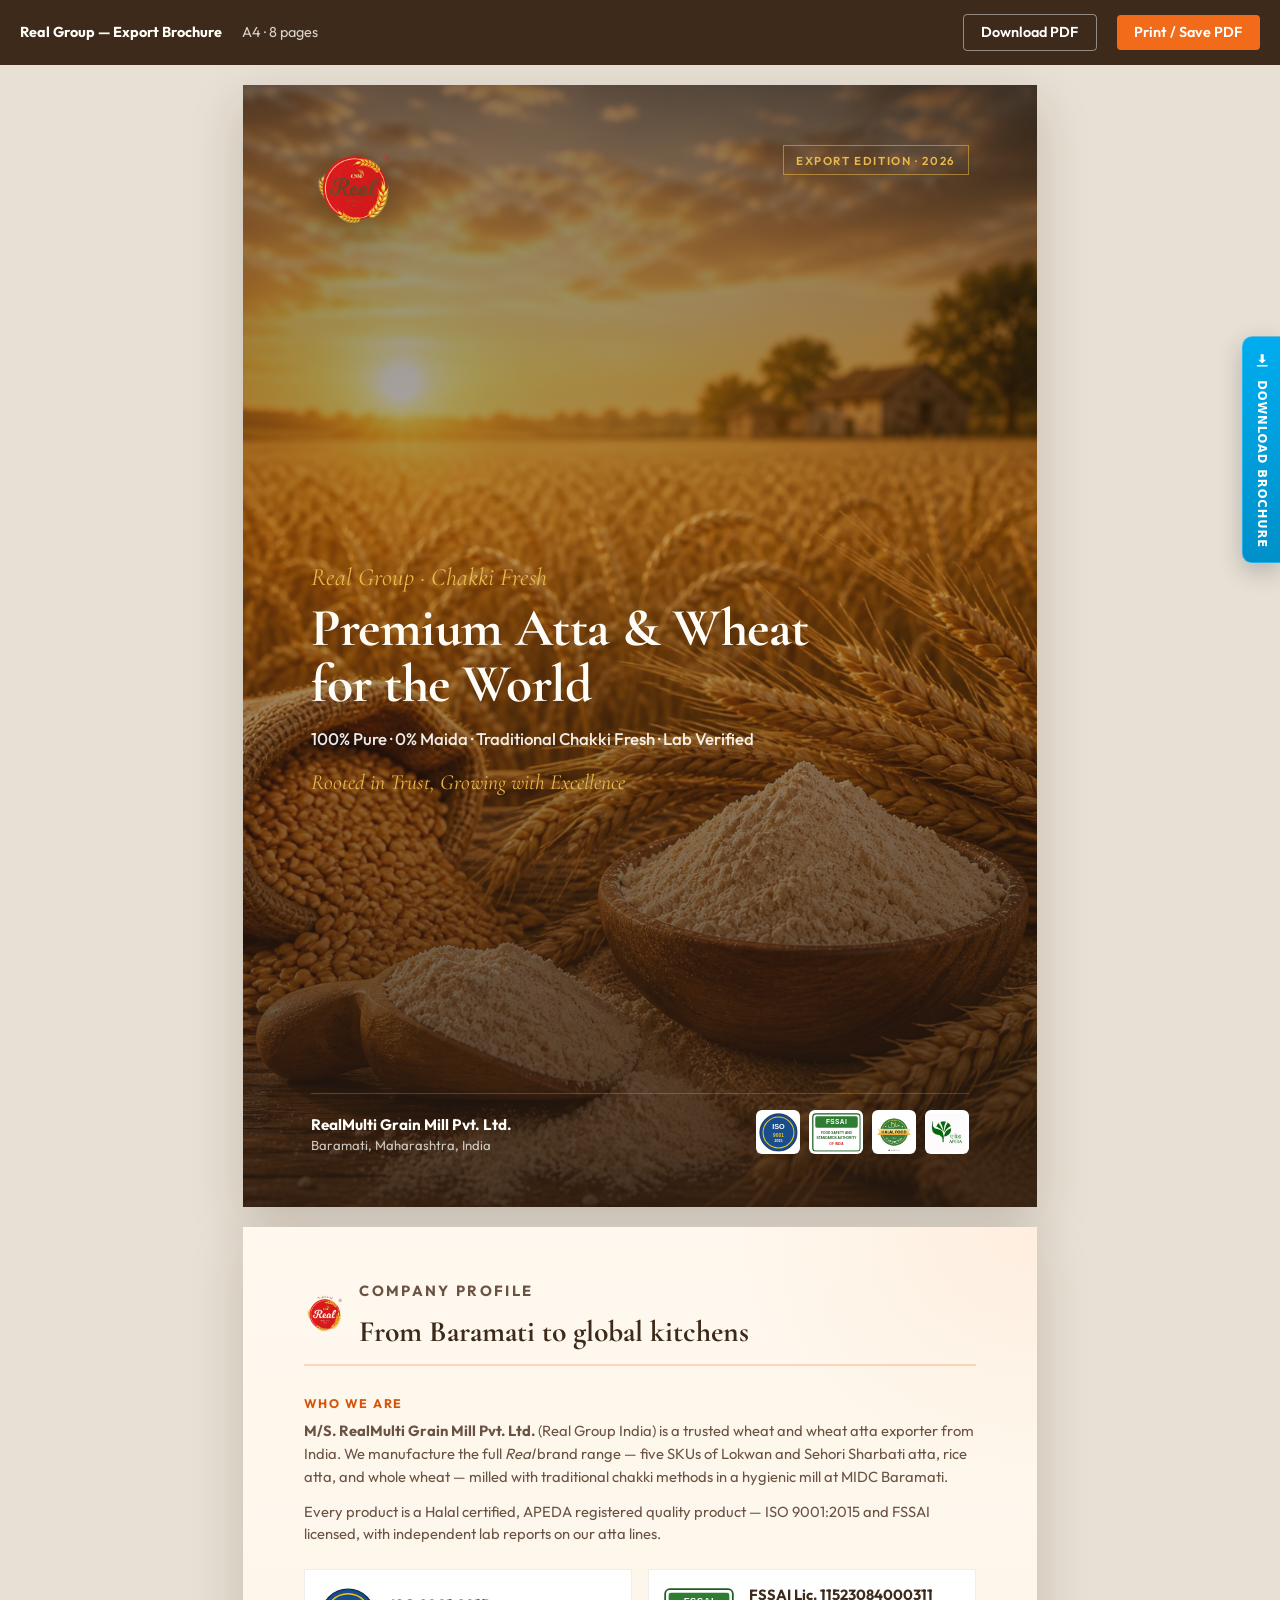
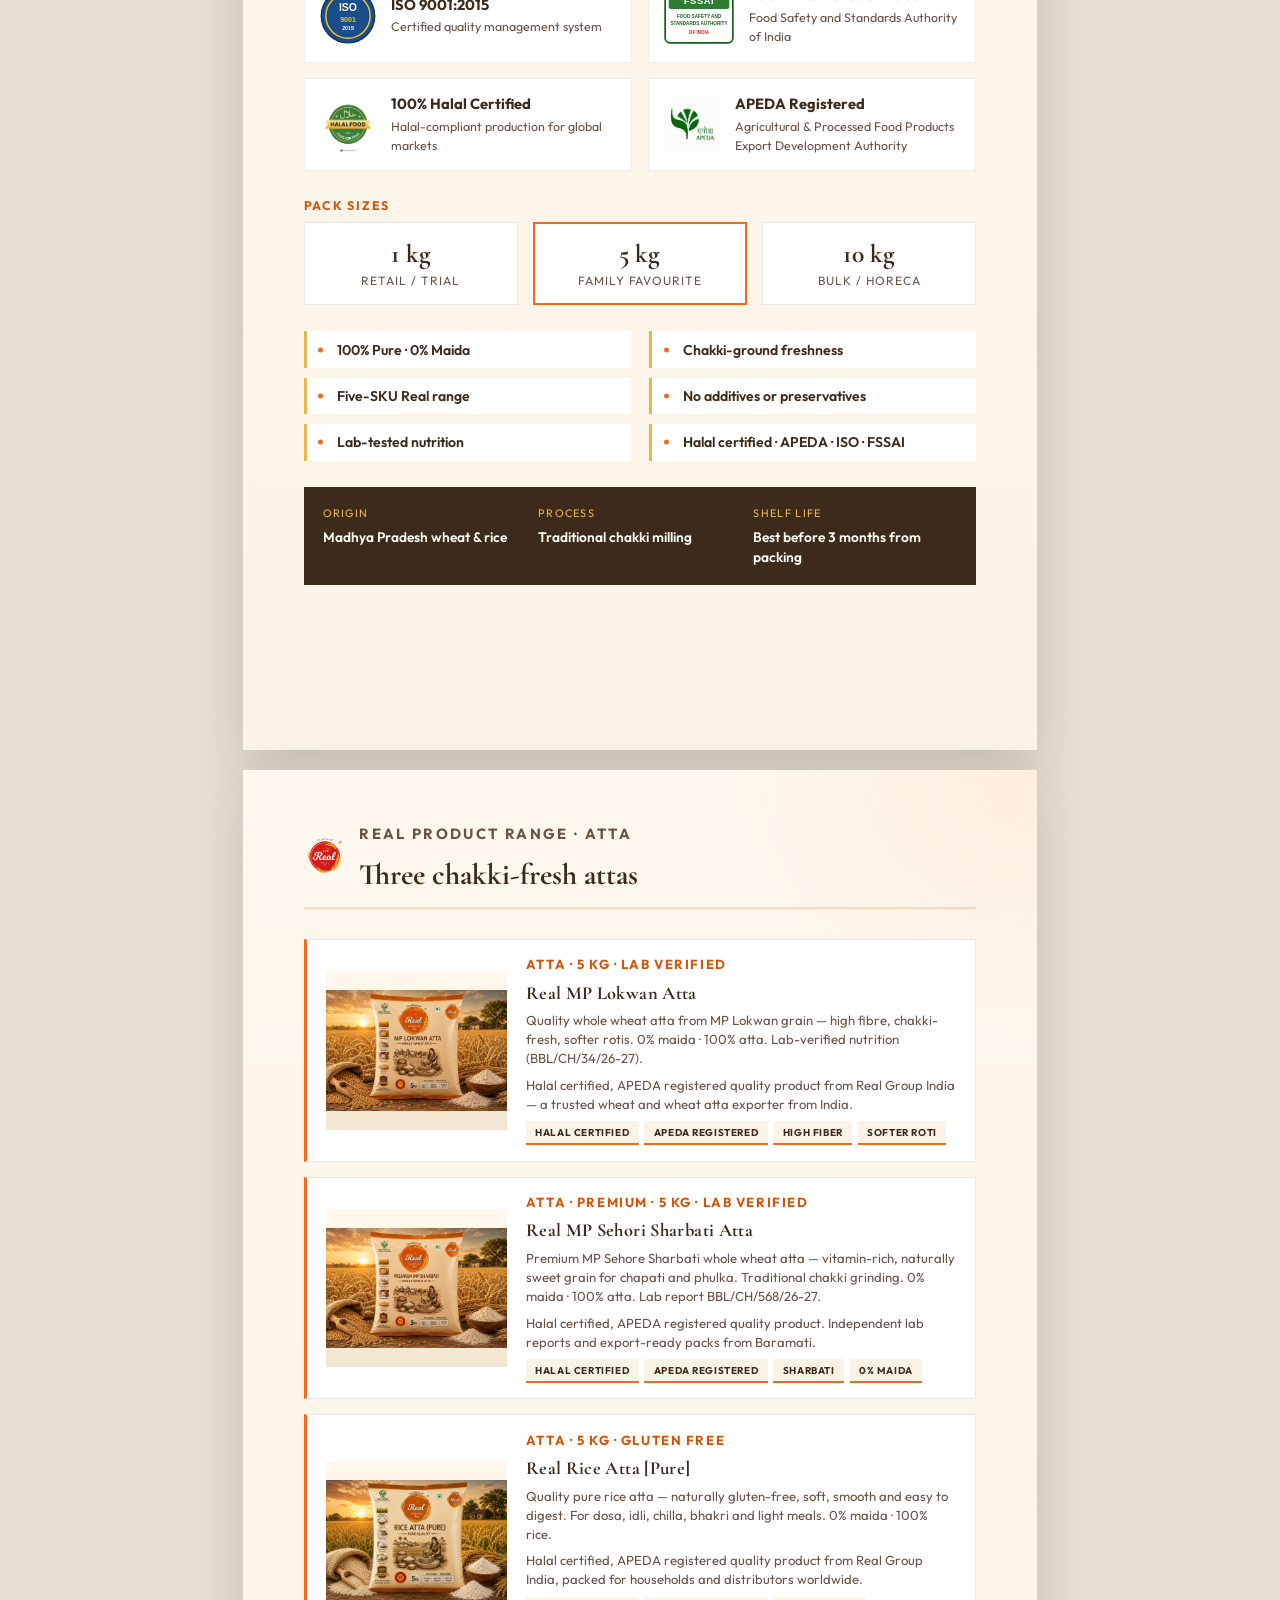
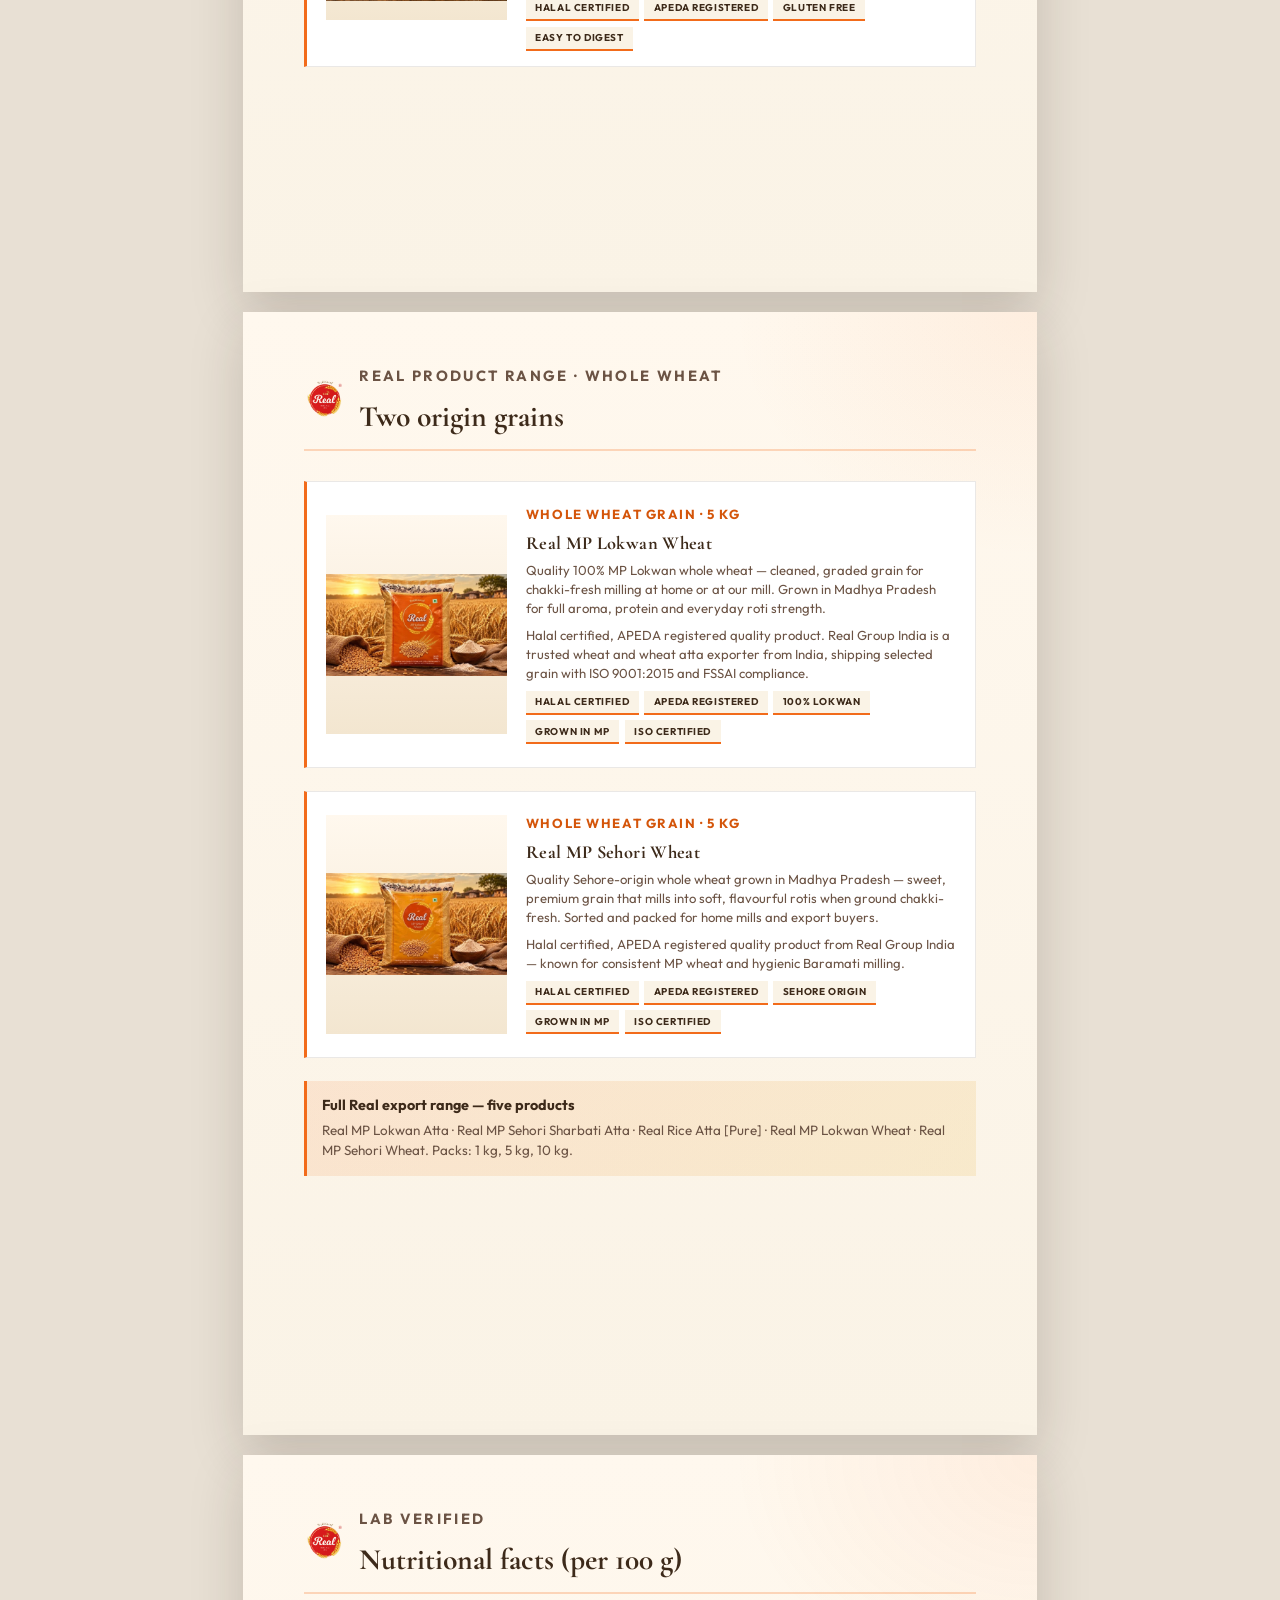
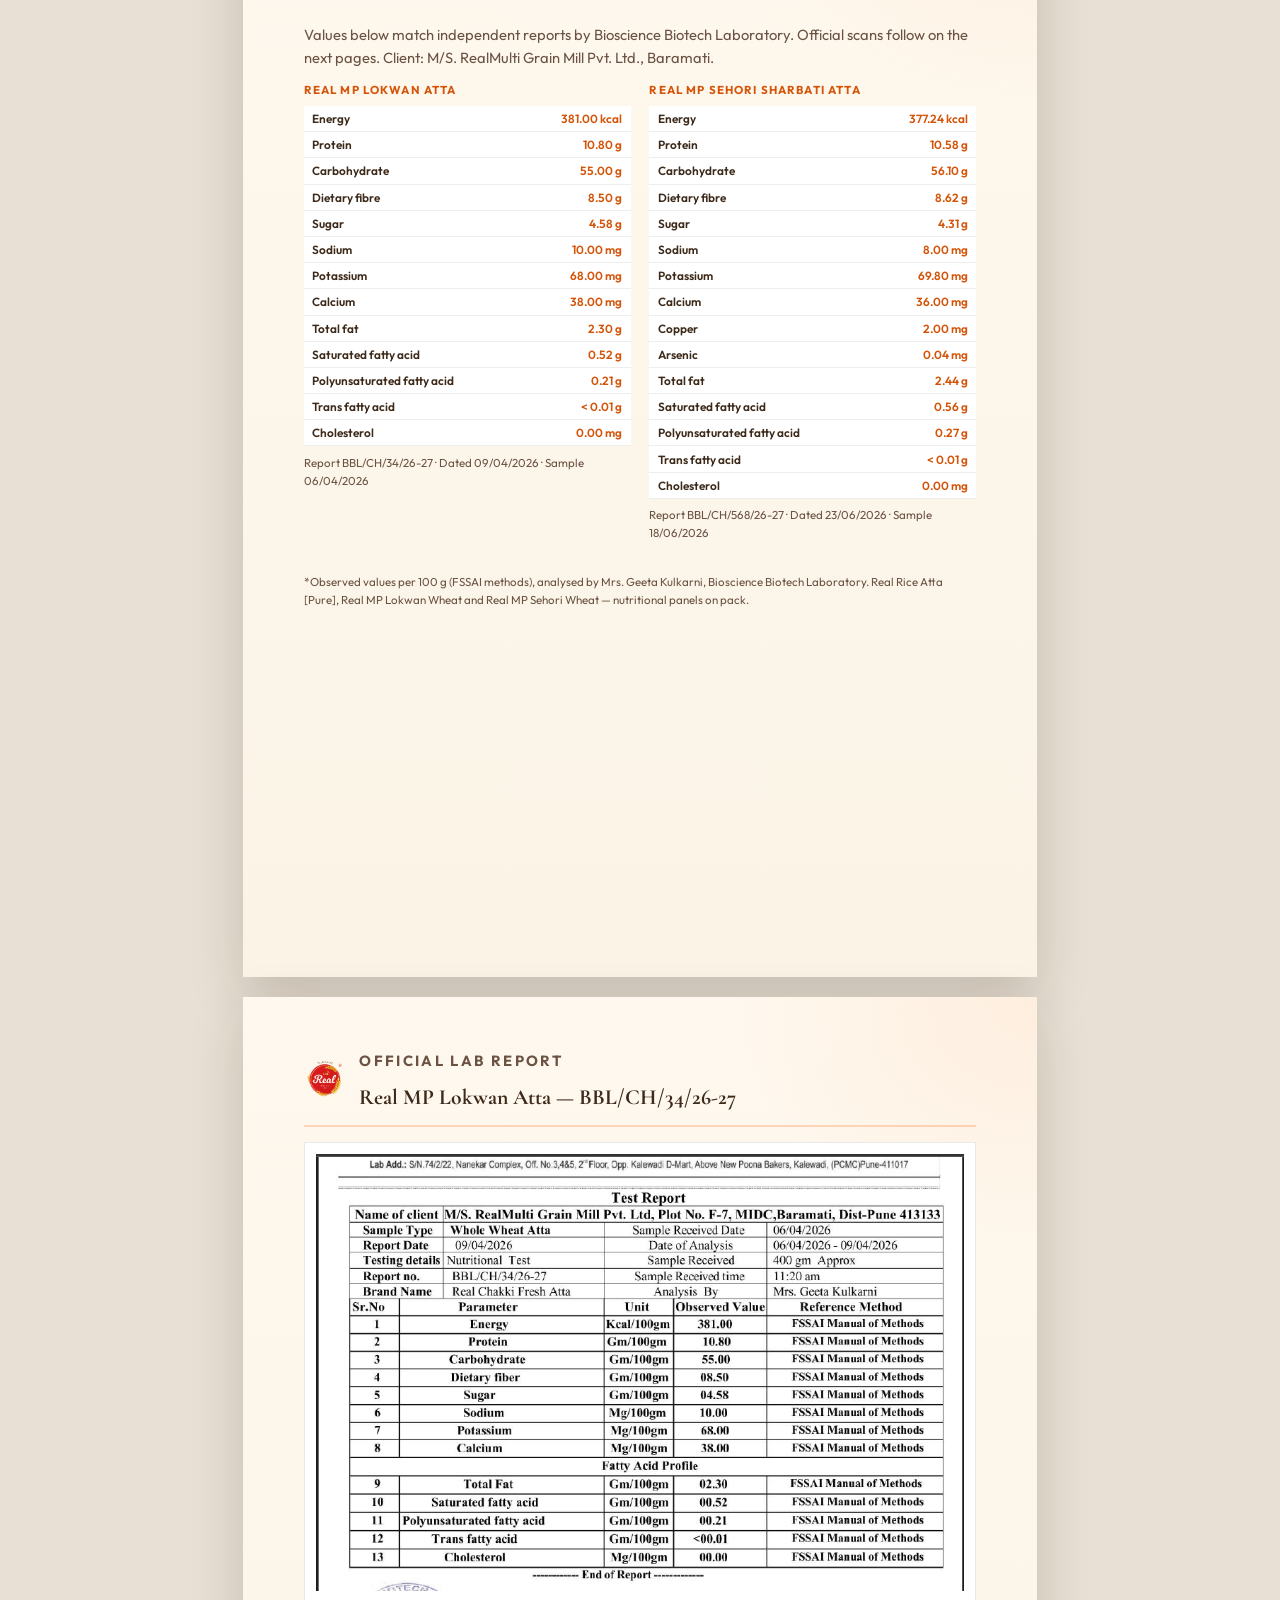
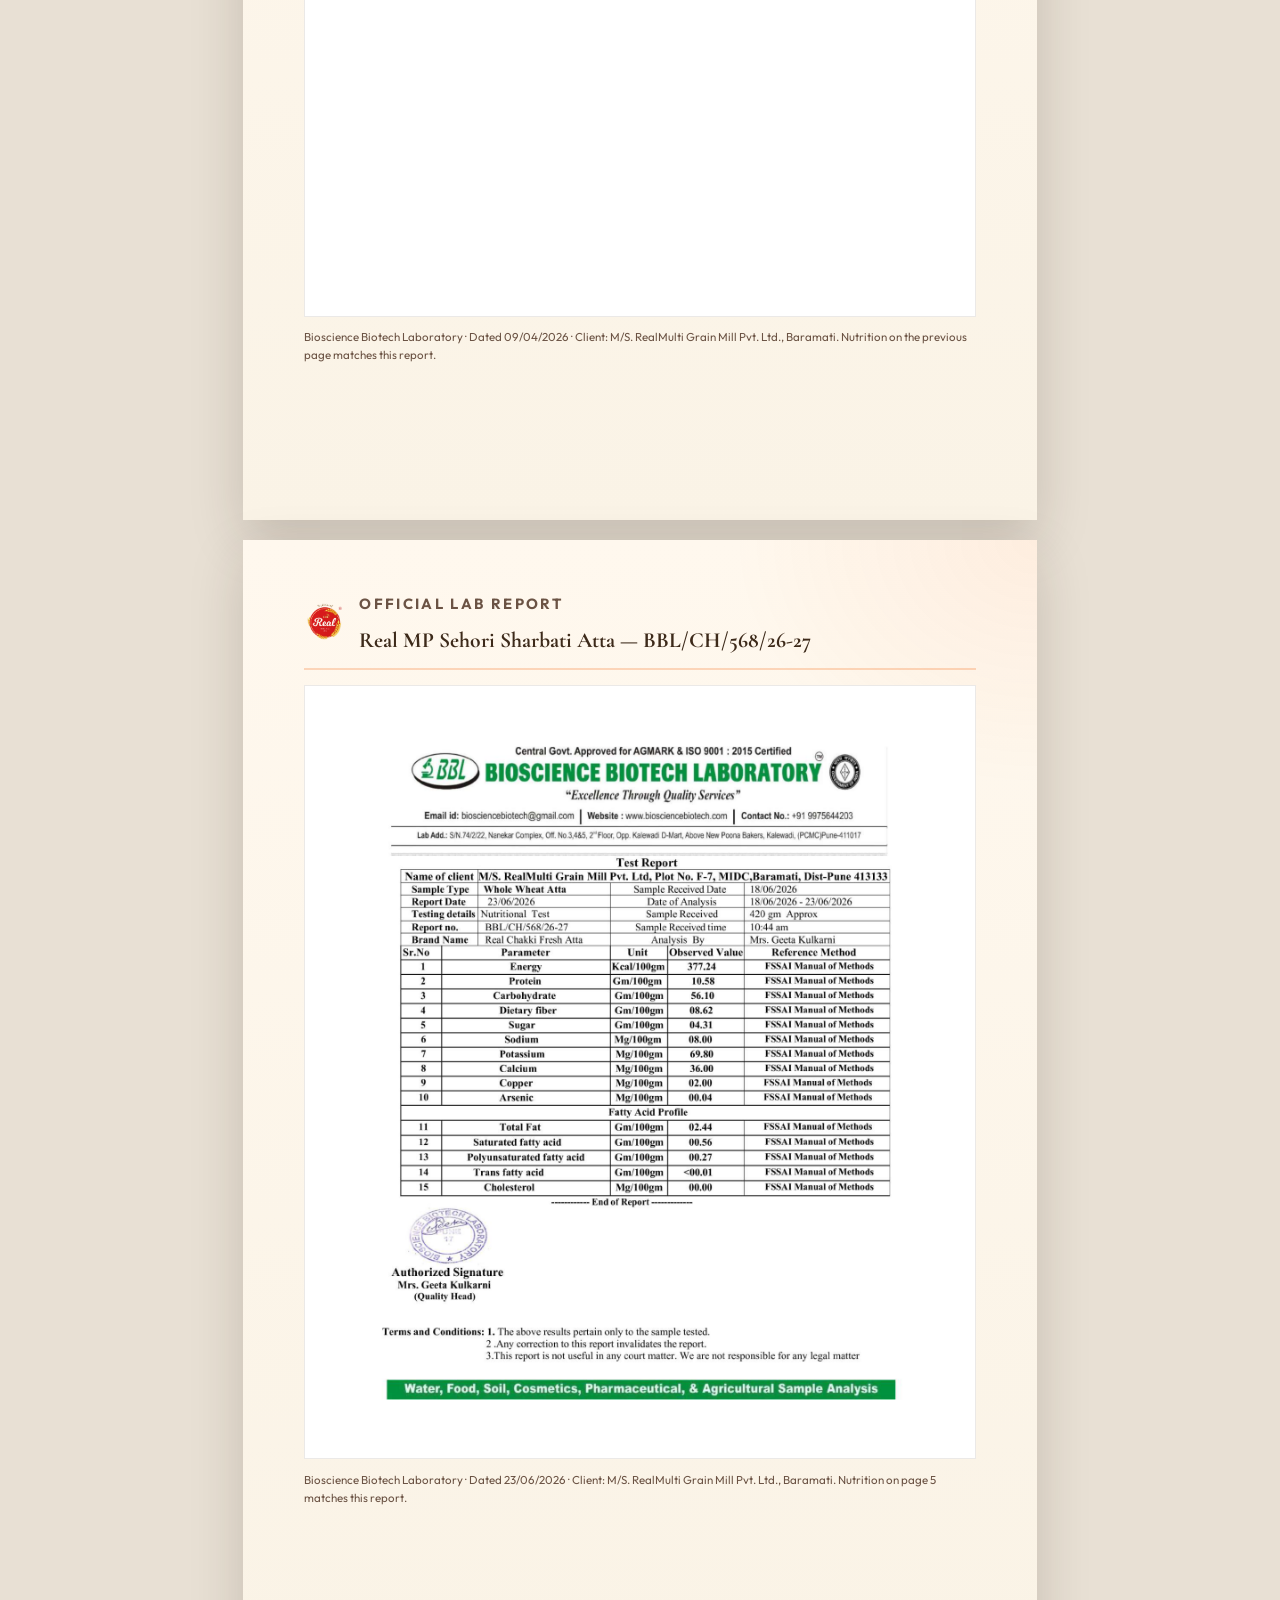
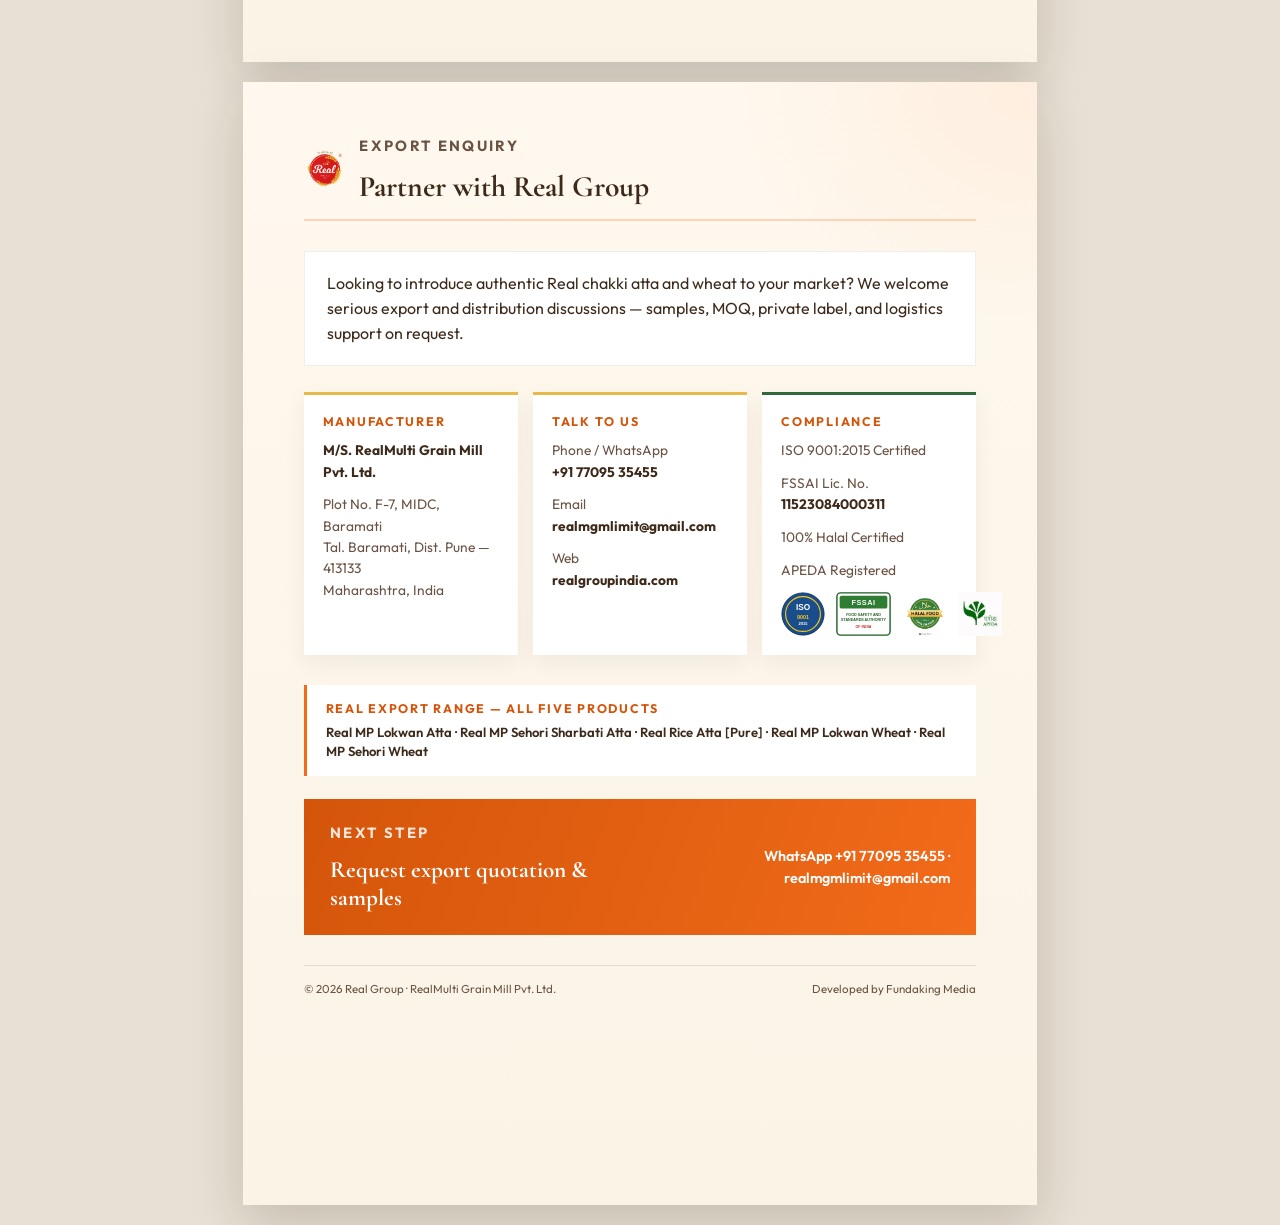
==== commit a388b1c8: "Add sitemap, robots.txt, and full SEO meta, Open Graph, and schema markup. Co-authored-by: Cursor <c" ====
--- a/brochure/index.html
+++ b/brochure/index.html
@@ -1,9 +1,18 @@
-﻿<!DOCTYPE html>
+<!DOCTYPE html>
 <html lang="en">
 <head>
   <meta charset="UTF-8" />
   <meta name="viewport" content="width=device-width, initial-scale=1" />
-  <title>Real Group — Export Brochure</title>
+  <title>Export Brochure | Real Chakki Fresh Atta — Real Group India</title>
+  <meta name="description" content="Download the Real Group India export brochure — five Real products, Halal &amp; APEDA certifications, lab nutrition and contact details for wheat and atta importers." />
+  <meta name="robots" content="index, follow" />
+  <link rel="canonical" href="https://realgroupindia.com/brochure/" />
+  <meta property="og:title" content="Export Brochure | Real Group India" />
+  <meta property="og:description" content="8-page export brochure with Real product range, Halal, APEDA, ISO, FSSAI and lab reports." />
+  <meta property="og:url" content="https://realgroupindia.com/brochure/" />
+  <meta property="og:image" content="https://realgroupindia.com/assets/hero-product.png" />
+  <meta property="og:type" content="website" />
+  <meta name="twitter:card" content="summary_large_image" />
   <link rel="preconnect" href="https://fonts.googleapis.com" />
   <link rel="preconnect" href="https://fonts.gstatic.com" crossorigin />
   <link href="https://fonts.googleapis.com/css2?family=Cormorant+Garamond:ital,wght@0,600;0,700;1,500&family=Outfit:wght@400;500;600;700&display=swap" rel="stylesheet" />
@@ -387,6 +396,6 @@
       <span>Developed by Fundaking Media</span>
     </footer>
   </section>
-  <script src="../js/brochure-modal.js?v=5"></script>
+  <script src="../js/brochure-modal.js?v=6"></script>
 </body>
 </html>
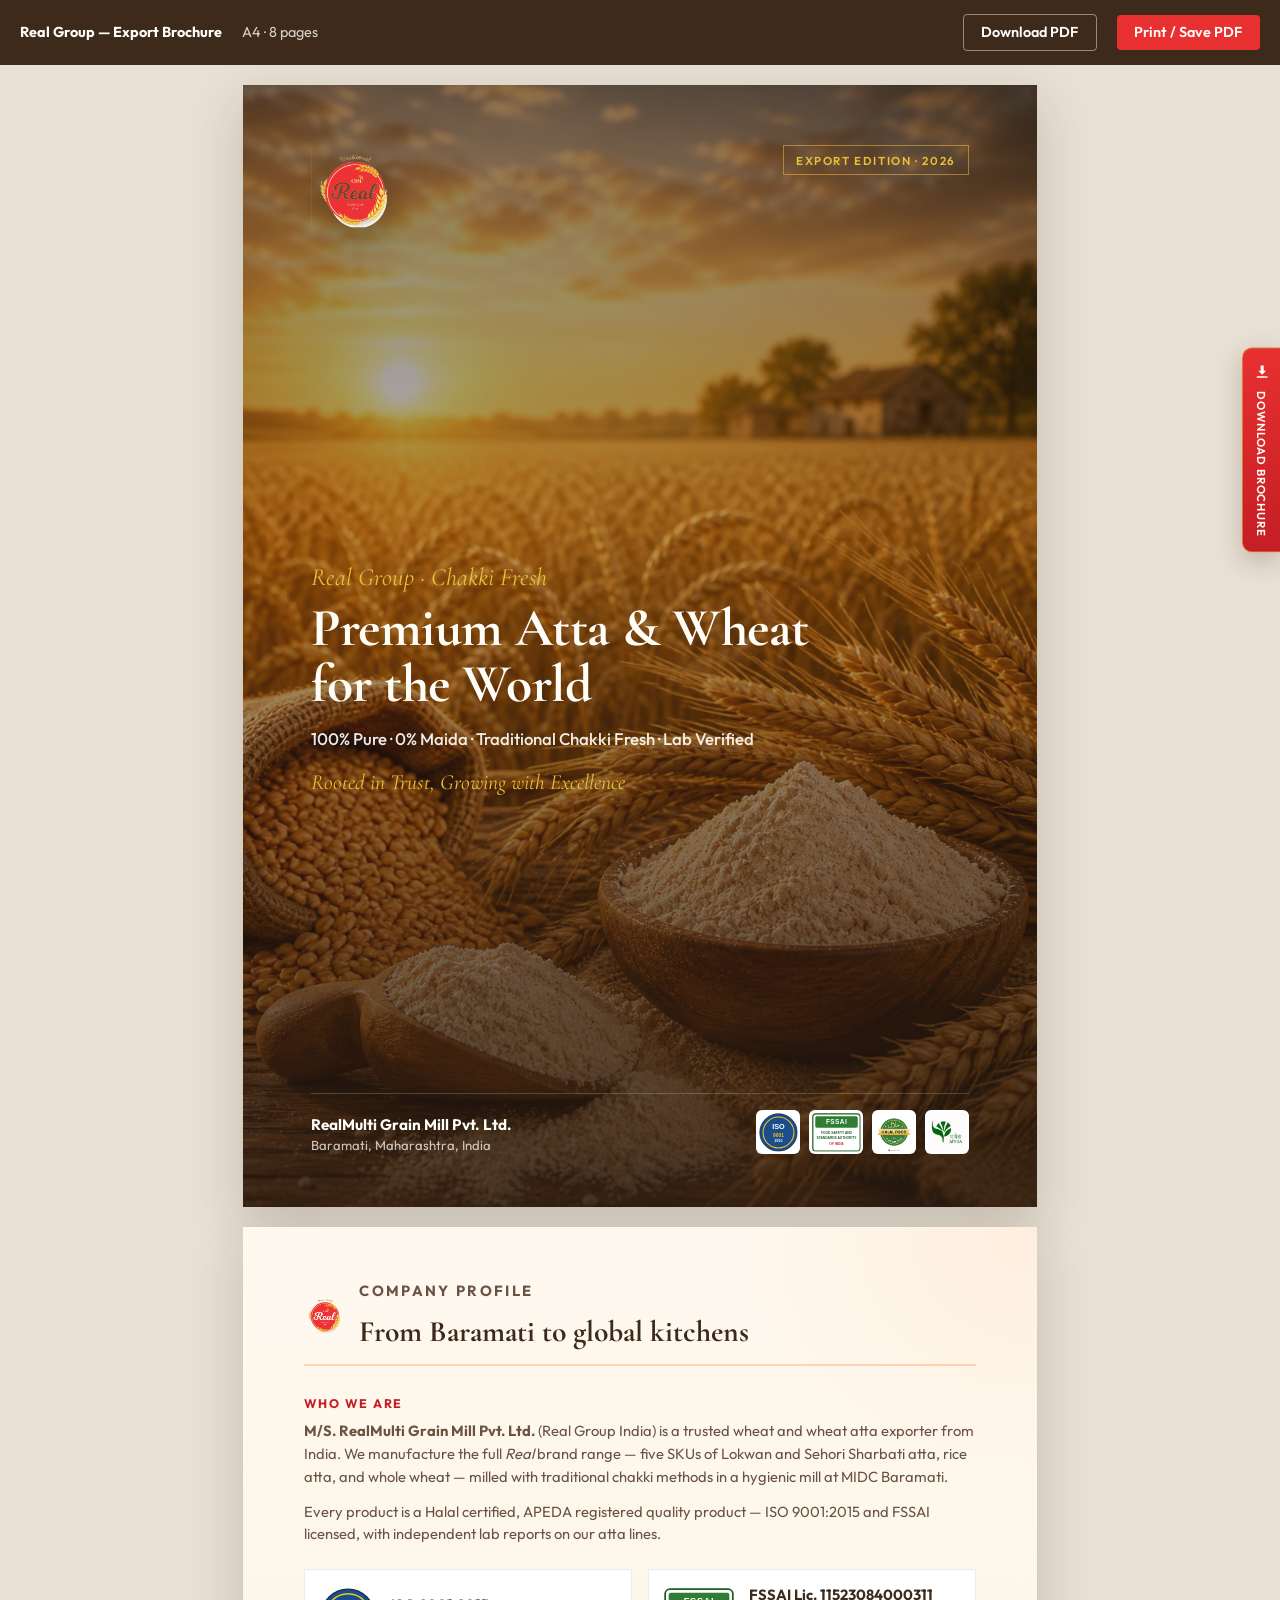
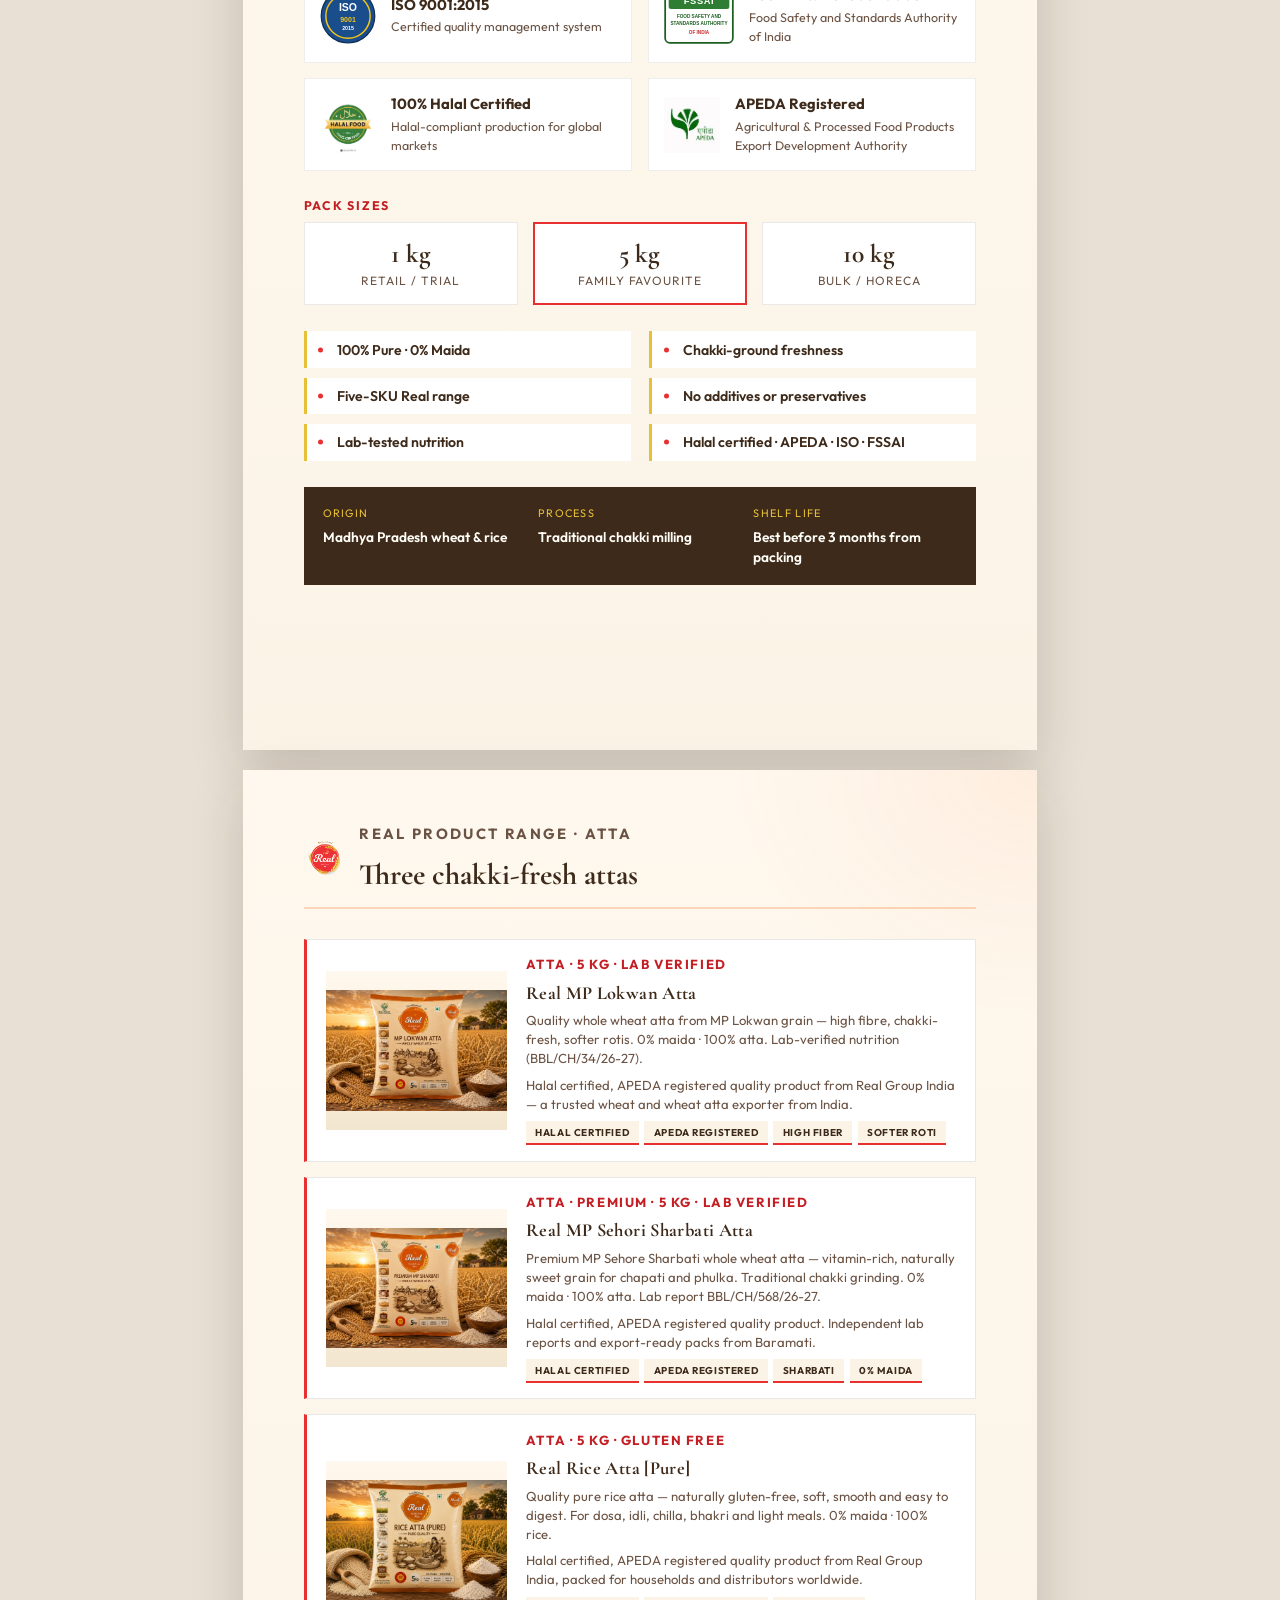
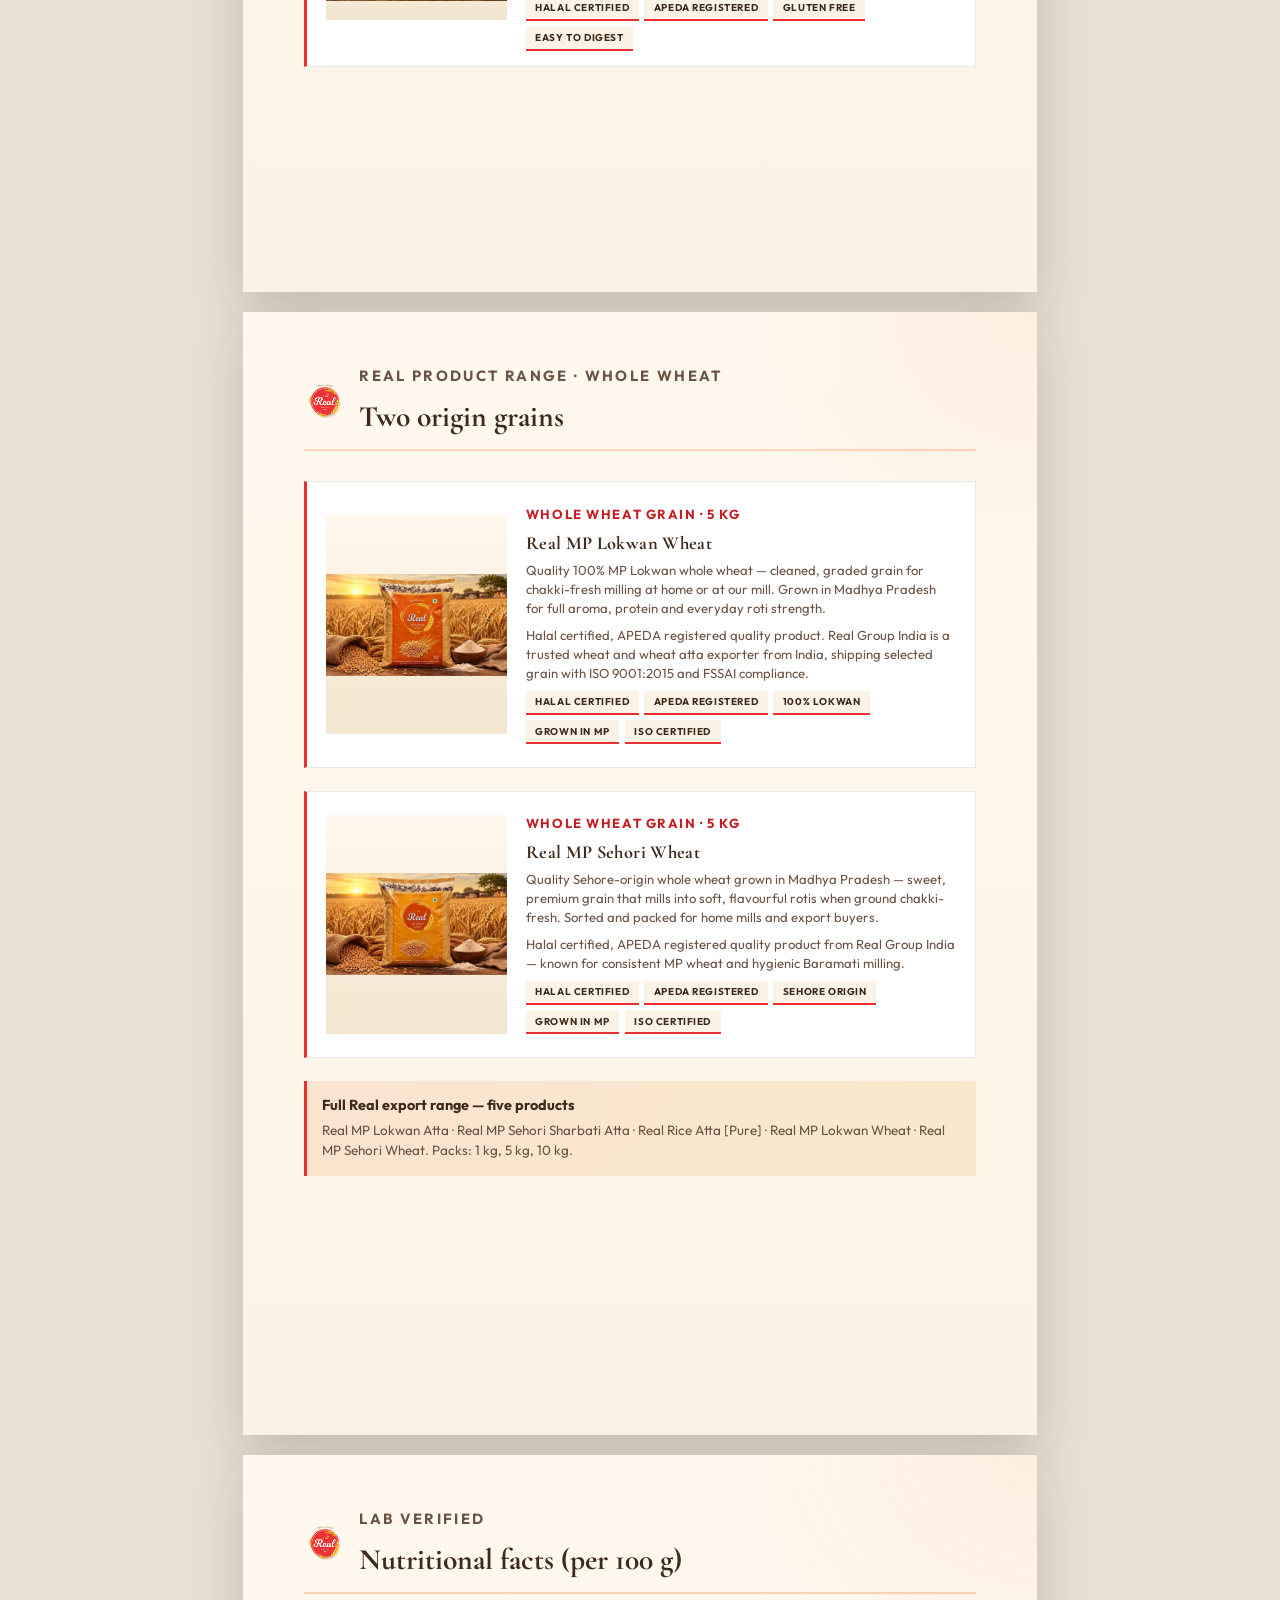
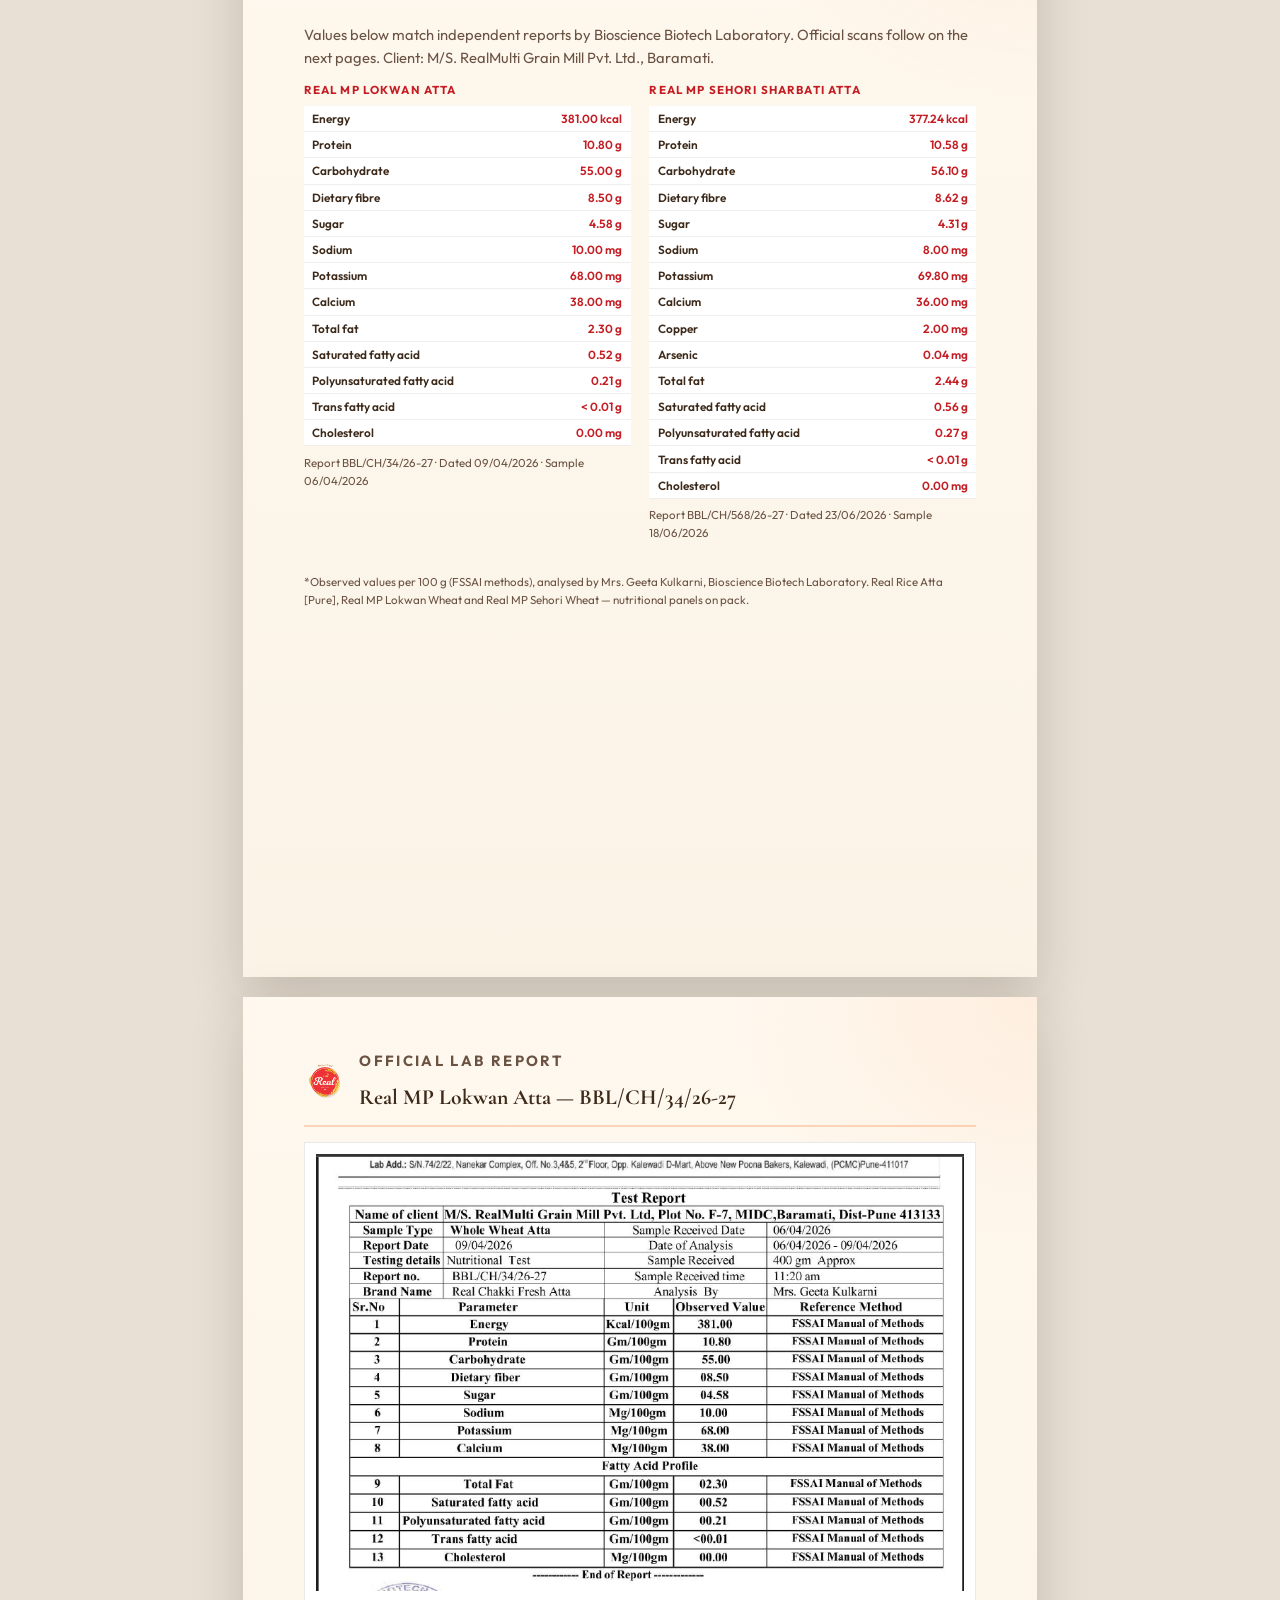
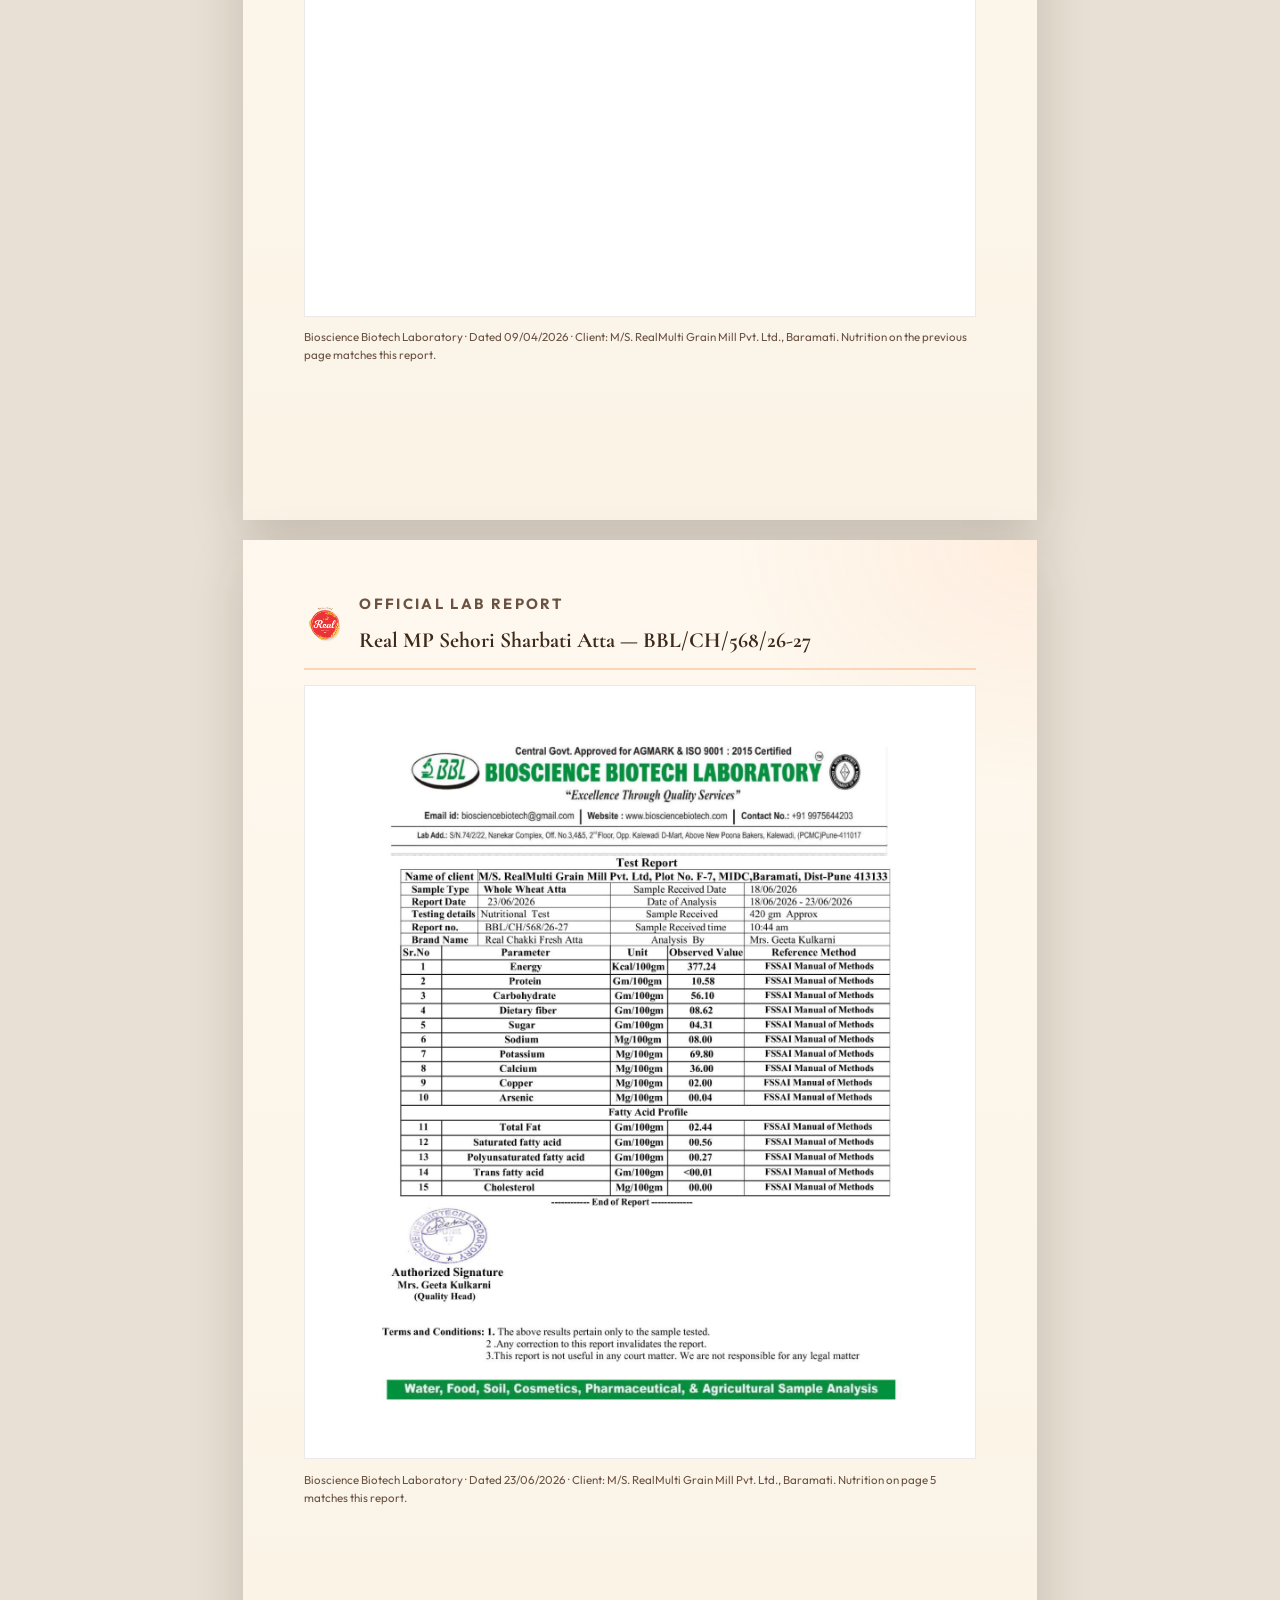
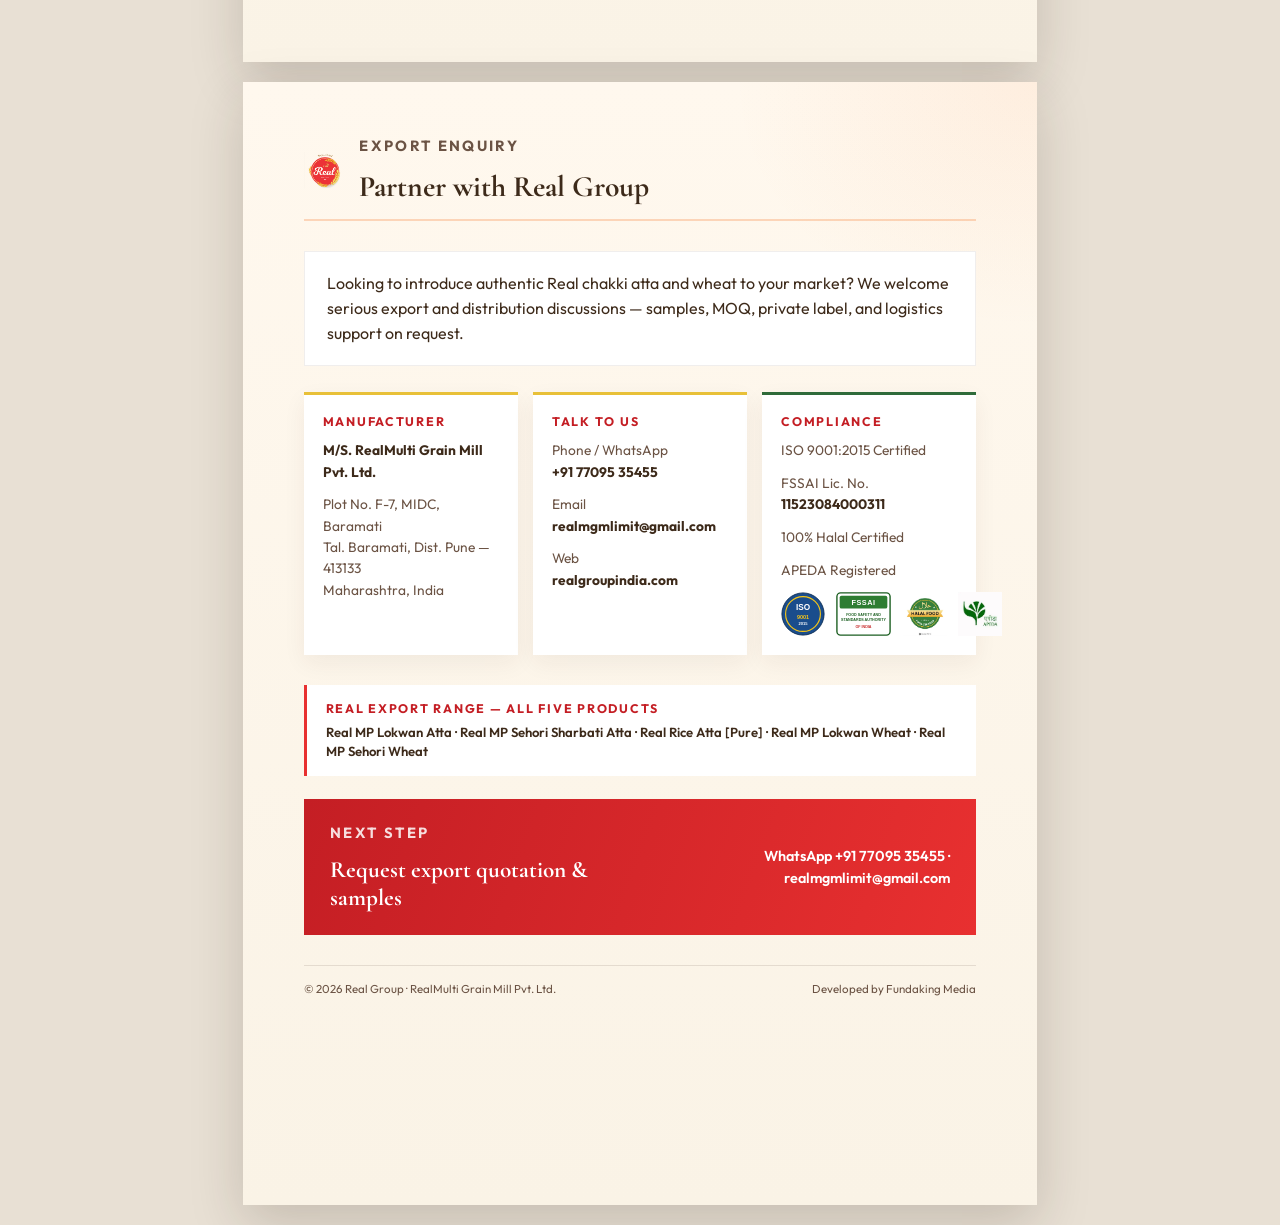
==== commit c48c7d0e: "Replace leftover brand blue with logo saffron and wheat gold. Co-authored-by: Cursor <cursoragent@cu" ====
--- a/brochure/index.html
+++ b/brochure/index.html
@@ -16,7 +16,7 @@
   <link rel="preconnect" href="https://fonts.googleapis.com" />
   <link rel="preconnect" href="https://fonts.gstatic.com" crossorigin />
   <link href="https://fonts.googleapis.com/css2?family=Cormorant+Garamond:ital,wght@0,600;0,700;1,500&family=Outfit:wght@400;500;600;700&display=swap" rel="stylesheet" />
-  <link rel="stylesheet" href="brochure.css?v=3" />
+  <link rel="stylesheet" href="brochure.css?v=4" />
 </head>
 <body>
   <div class="print-bar no-print">
@@ -31,7 +31,7 @@
     <div class="cover-bg" aria-hidden="true"></div>
     <div class="cover-scrim"></div>
     <header class="cover-top">
-      <img class="cover-logo" src="../assets/logo-site.png" alt="Real Group" width="88" height="88" />
+      <img class="cover-logo" src="../assets/logo-real-atta.png?v=5" alt="Real Group" width="88" height="88" />
       <p class="cover-badge">Export Edition · 2026</p>
     </header>
     <div class="cover-center">
@@ -57,7 +57,7 @@
   <!-- PAGE 2 — COMPANY & CERTS -->
   <section class="page page-inner">
     <header class="page-head">
-      <img src="../assets/logo-site.png" alt="" width="42" height="42" />
+      <img src="../assets/logo-real-atta.png?v=5" alt="" width="42" height="42" />
       <div>
         <p class="eyebrow">Company Profile</p>
         <h2>From Baramati to global kitchens</h2>
@@ -131,7 +131,7 @@
   <!-- PAGE 3 — ATTA PRODUCTS -->
   <section class="page page-inner">
     <header class="page-head">
-      <img src="../assets/logo-site.png" alt="" width="42" height="42" />
+      <img src="../assets/logo-real-atta.png?v=5" alt="" width="42" height="42" />
       <div>
         <p class="eyebrow">Real Product Range · Atta</p>
         <h2>Three chakki-fresh attas</h2>
@@ -190,7 +190,7 @@
   <!-- PAGE 4 — WHEAT PRODUCTS -->
   <section class="page page-inner">
     <header class="page-head">
-      <img src="../assets/logo-site.png" alt="" width="42" height="42" />
+      <img src="../assets/logo-real-atta.png?v=5" alt="" width="42" height="42" />
       <div>
         <p class="eyebrow">Real Product Range · Whole wheat</p>
         <h2>Two origin grains</h2>
@@ -240,7 +240,7 @@
   <!-- PAGE 5 — NUTRITION MATCHING LAB REPORTS -->
   <section class="page page-inner">
     <header class="page-head">
-      <img src="../assets/logo-site.png" alt="" width="42" height="42" />
+      <img src="../assets/logo-real-atta.png?v=5" alt="" width="42" height="42" />
       <div>
         <p class="eyebrow">Lab Verified</p>
         <h2>Nutritional facts (per 100 g)</h2>
@@ -304,7 +304,7 @@
   <!-- PAGE 6 — LOKWAN LAB REPORT -->
   <section class="page page-inner page-report">
     <header class="page-head">
-      <img src="../assets/logo-site.png" alt="" width="42" height="42" />
+      <img src="../assets/logo-real-atta.png?v=5" alt="" width="42" height="42" />
       <div>
         <p class="eyebrow">Official lab report</p>
         <h2>Real MP Lokwan Atta — BBL/CH/34/26-27</h2>
@@ -319,7 +319,7 @@
   <!-- PAGE 7 — SHARBATI LAB REPORT -->
   <section class="page page-inner page-report">
     <header class="page-head">
-      <img src="../assets/logo-site.png" alt="" width="42" height="42" />
+      <img src="../assets/logo-real-atta.png?v=5" alt="" width="42" height="42" />
       <div>
         <p class="eyebrow">Official lab report</p>
         <h2>Real MP Sehori Sharbati Atta — BBL/CH/568/26-27</h2>
@@ -334,7 +334,7 @@
   <!-- PAGE 8 — CONTACT -->
   <section class="page page-inner page-contact">
     <header class="page-head">
-      <img src="../assets/logo-site.png" alt="" width="42" height="42" />
+      <img src="../assets/logo-real-atta.png?v=5" alt="" width="42" height="42" />
       <div>
         <p class="eyebrow">Export Enquiry</p>
         <h2>Partner with Real Group</h2>
@@ -396,6 +396,6 @@
       <span>Developed by Fundaking Media</span>
     </footer>
   </section>
-  <script src="../js/brochure-modal.js?v=6"></script>
+  <script src="../js/brochure-modal.js?v=7"></script>
 </body>
 </html>
--- a/brochure/brochure.css
+++ b/brochure/brochure.css
@@ -1,8 +1,8 @@
 /* Real Chakki Fresh Atta — A4 Export Brochure (print to PDF) */
 :root {
-  --orange: #f26b1a;
-  --orange-deep: #d4550a;
-  --gold: #e8b84a;
+  --orange: #e83030;
+  --orange-deep: #c41e24;
+  --gold: #e8c038;
   --brown: #3d2a1a;
   --brown-mid: #6b5344;
   --paper: #faf3e6;
